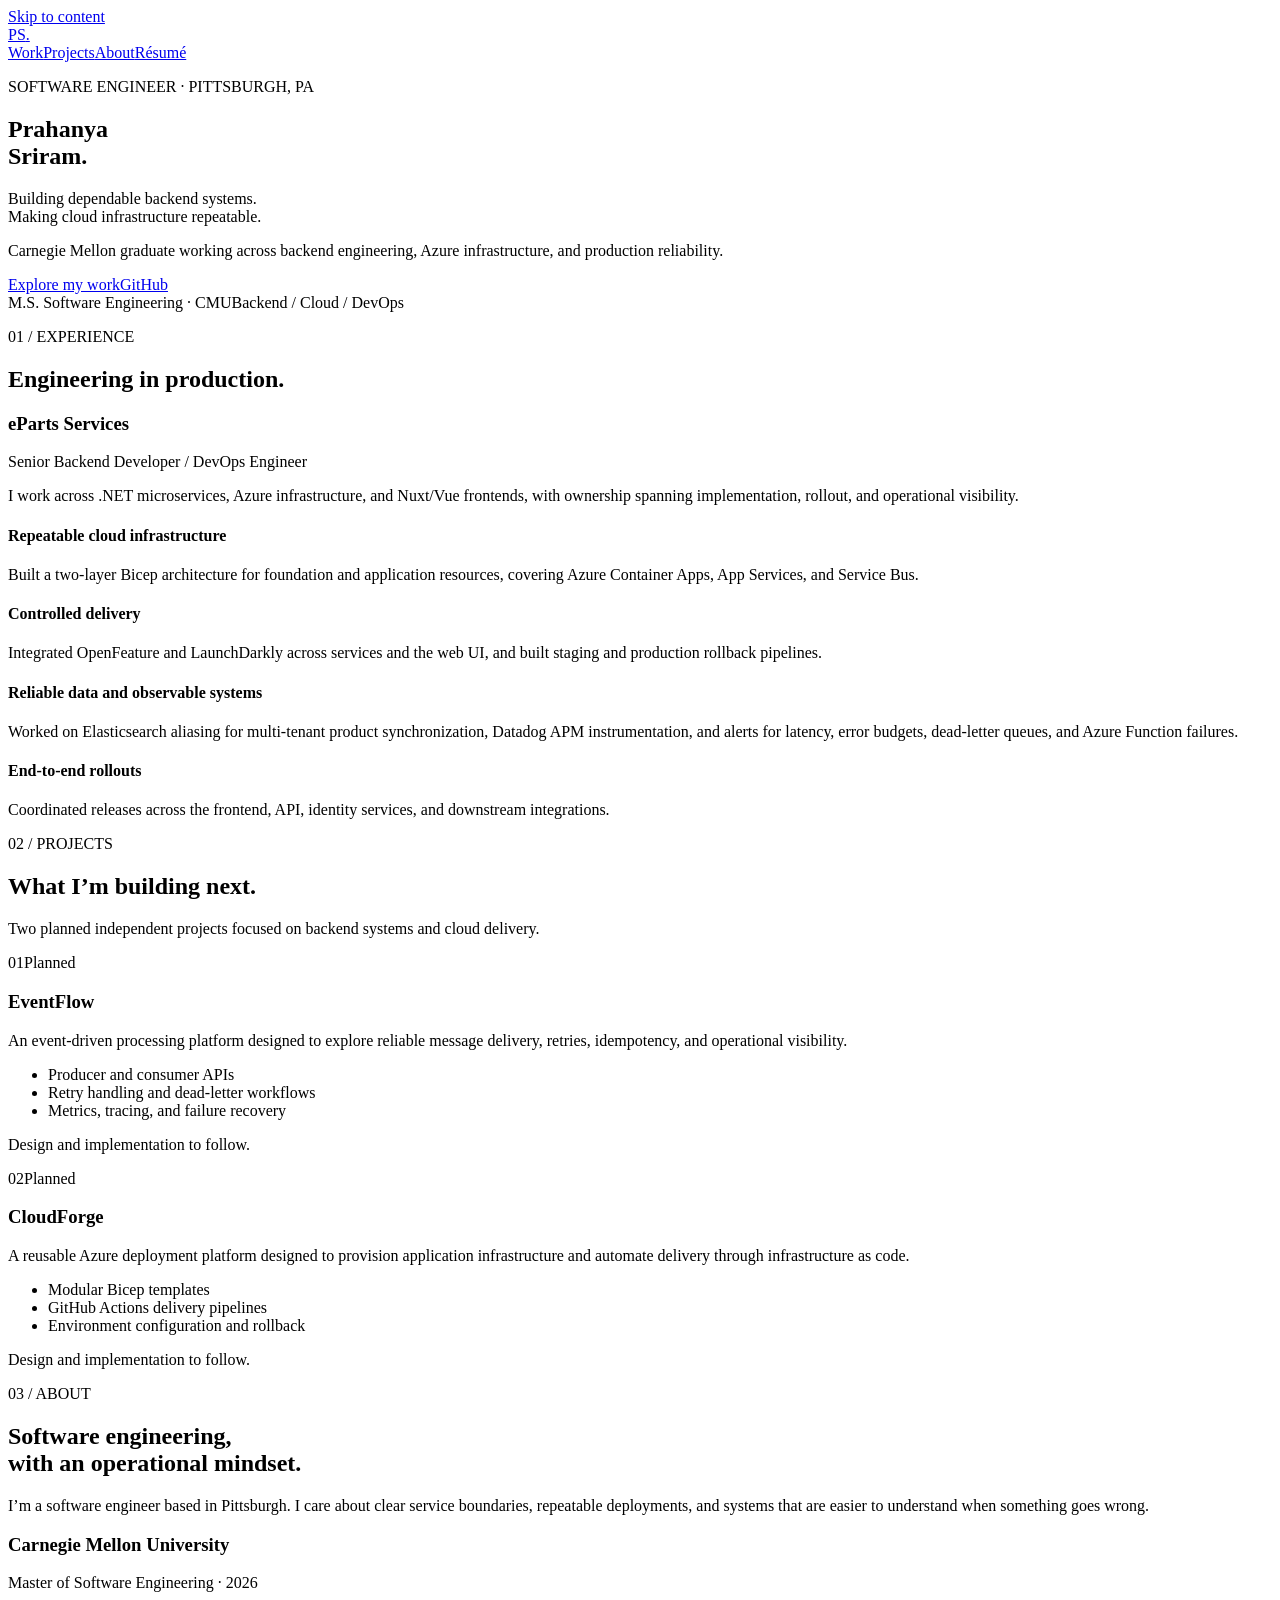
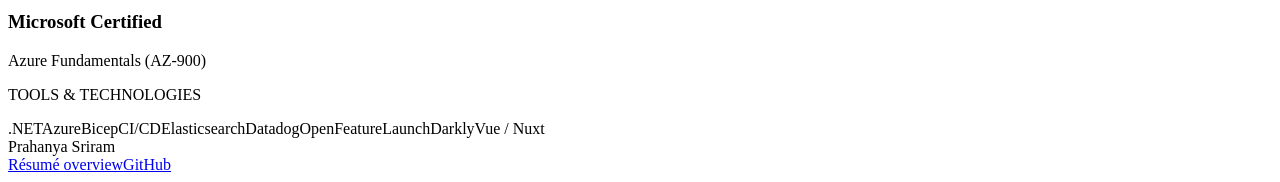
==== index.html @ 85041873 "Add files via upload" ====
<!doctype html>
<html lang="en">
<head>
<meta charset="utf-8"><meta name="viewport" content="width=device-width, initial-scale=1">
<title>Prahanya Sriram | Software Engineer</title>
<meta name="description" content="Prahanya Sriram — software engineer and Carnegie Mellon graduate building backend systems, Azure infrastructure, and reliable delivery pipelines.">
<link rel="stylesheet" href="assets/style.css">
</head>
<body>
<a class="skip" href="#main">Skip to content</a>
<header class="wrap"><a class="wordmark" href="./">PS<span>.</span></a><nav aria-label="Main navigation"><a href="#work">Work</a><a href="#projects">Projects</a><a href="#about">About</a><a href="resume.html">Résumé</a></nav></header>
<main id="main">
<section class="hero wrap"><p class="eyebrow">SOFTWARE ENGINEER · PITTSBURGH, PA</p><h1>Prahanya<br>Sriram<span>.</span></h1><p class="intro">Building dependable backend systems.<br>Making cloud infrastructure repeatable.</p><p class="summary">Carnegie Mellon graduate working across backend engineering, Azure infrastructure, and production reliability.</p><div class="actions"><a class="button" href="#work">Explore my work</a><a class="text-link" href="https://github.com/prahanyaa">GitHub</a></div><div class="hero-foot"><span>M.S. Software Engineering · CMU</span><span>Backend / Cloud / DevOps</span></div></section>
<section id="work" class="section wrap"><div class="section-head"><p class="eyebrow">01 / EXPERIENCE</p><h2>Engineering in production.</h2></div><article class="experience"><div><h3>eParts Services</h3><p class="muted">Senior Backend Developer / DevOps Engineer</p></div><div class="work-body"><p>I work across .NET microservices, Azure infrastructure, and Nuxt/Vue frontends, with ownership spanning implementation, rollout, and operational visibility.</p><div class="work-item"><h4>Repeatable cloud infrastructure</h4><p>Built a two-layer Bicep architecture for foundation and application resources, covering Azure Container Apps, App Services, and Service Bus.</p></div><div class="work-item"><h4>Controlled delivery</h4><p>Integrated OpenFeature and LaunchDarkly across services and the web UI, and built staging and production rollback pipelines.</p></div><div class="work-item"><h4>Reliable data and observable systems</h4><p>Worked on Elasticsearch aliasing for multi-tenant product synchronization, Datadog APM instrumentation, and alerts for latency, error budgets, dead-letter queues, and Azure Function failures.</p></div><div class="work-item"><h4>End-to-end rollouts</h4><p>Coordinated releases across the frontend, API, identity services, and downstream integrations.</p></div></div></article></section>
<section id="projects" class="section wrap"><div class="section-head"><p class="eyebrow">02 / PROJECTS</p><h2>What I’m building next.</h2><p class="muted">Two planned independent projects focused on backend systems and cloud delivery.</p></div><div class="project-grid"><article class="project"><div class="project-top"><span>01</span><span class="badge">Planned</span></div><h3>EventFlow</h3><p>An event-driven processing platform designed to explore reliable message delivery, retries, idempotency, and operational visibility.</p><ul><li>Producer and consumer APIs</li><li>Retry handling and dead-letter workflows</li><li>Metrics, tracing, and failure recovery</li></ul><p class="project-note">Design and implementation to follow.</p></article><article class="project"><div class="project-top"><span>02</span><span class="badge">Planned</span></div><h3>CloudForge</h3><p>A reusable Azure deployment platform designed to provision application infrastructure and automate delivery through infrastructure as code.</p><ul><li>Modular Bicep templates</li><li>GitHub Actions delivery pipelines</li><li>Environment configuration and rollback</li></ul><p class="project-note">Design and implementation to follow.</p></article></div></section>
<section id="about" class="section wrap about"><div><p class="eyebrow">03 / ABOUT</p><h2>Software engineering,<br>with an operational mindset.</h2></div><div><p>I’m a software engineer based in Pittsburgh. I care about clear service boundaries, repeatable deployments, and systems that are easier to understand when something goes wrong.</p><div class="credential"><h3>Carnegie Mellon University</h3><p>Master of Software Engineering · 2026</p></div><div class="credential"><h3>Microsoft Certified</h3><p>Azure Fundamentals (AZ-900)</p></div><p class="eyebrow skills-label">TOOLS & TECHNOLOGIES</p><div class="tags"><span>.NET</span><span>Azure</span><span>Bicep</span><span>CI/CD</span><span>Elasticsearch</span><span>Datadog</span><span>OpenFeature</span><span>LaunchDarkly</span><span>Vue / Nuxt</span></div></div></section>
</main><footer class="wrap"><span>Prahanya Sriram</span><div><a href="resume.html">Résumé overview</a><a href="https://github.com/prahanyaa">GitHub</a></div></footer>
</body></html>
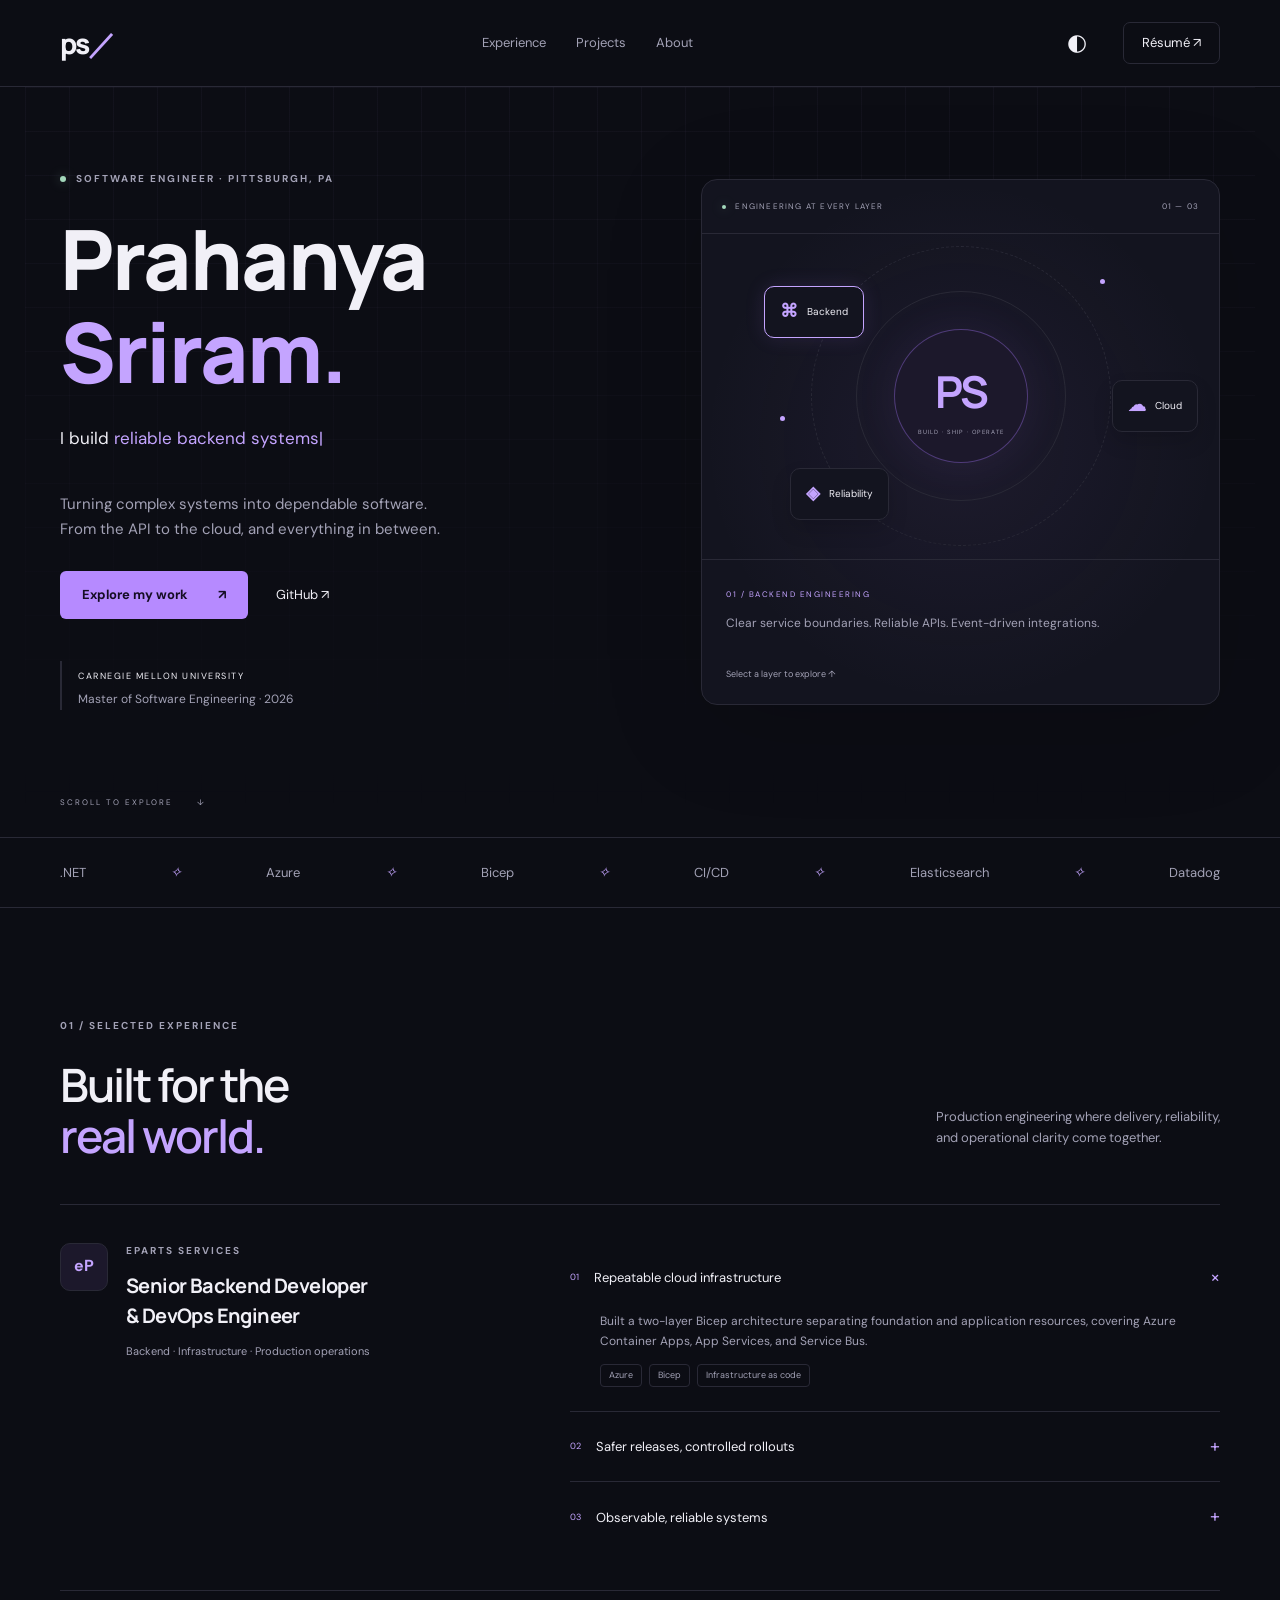
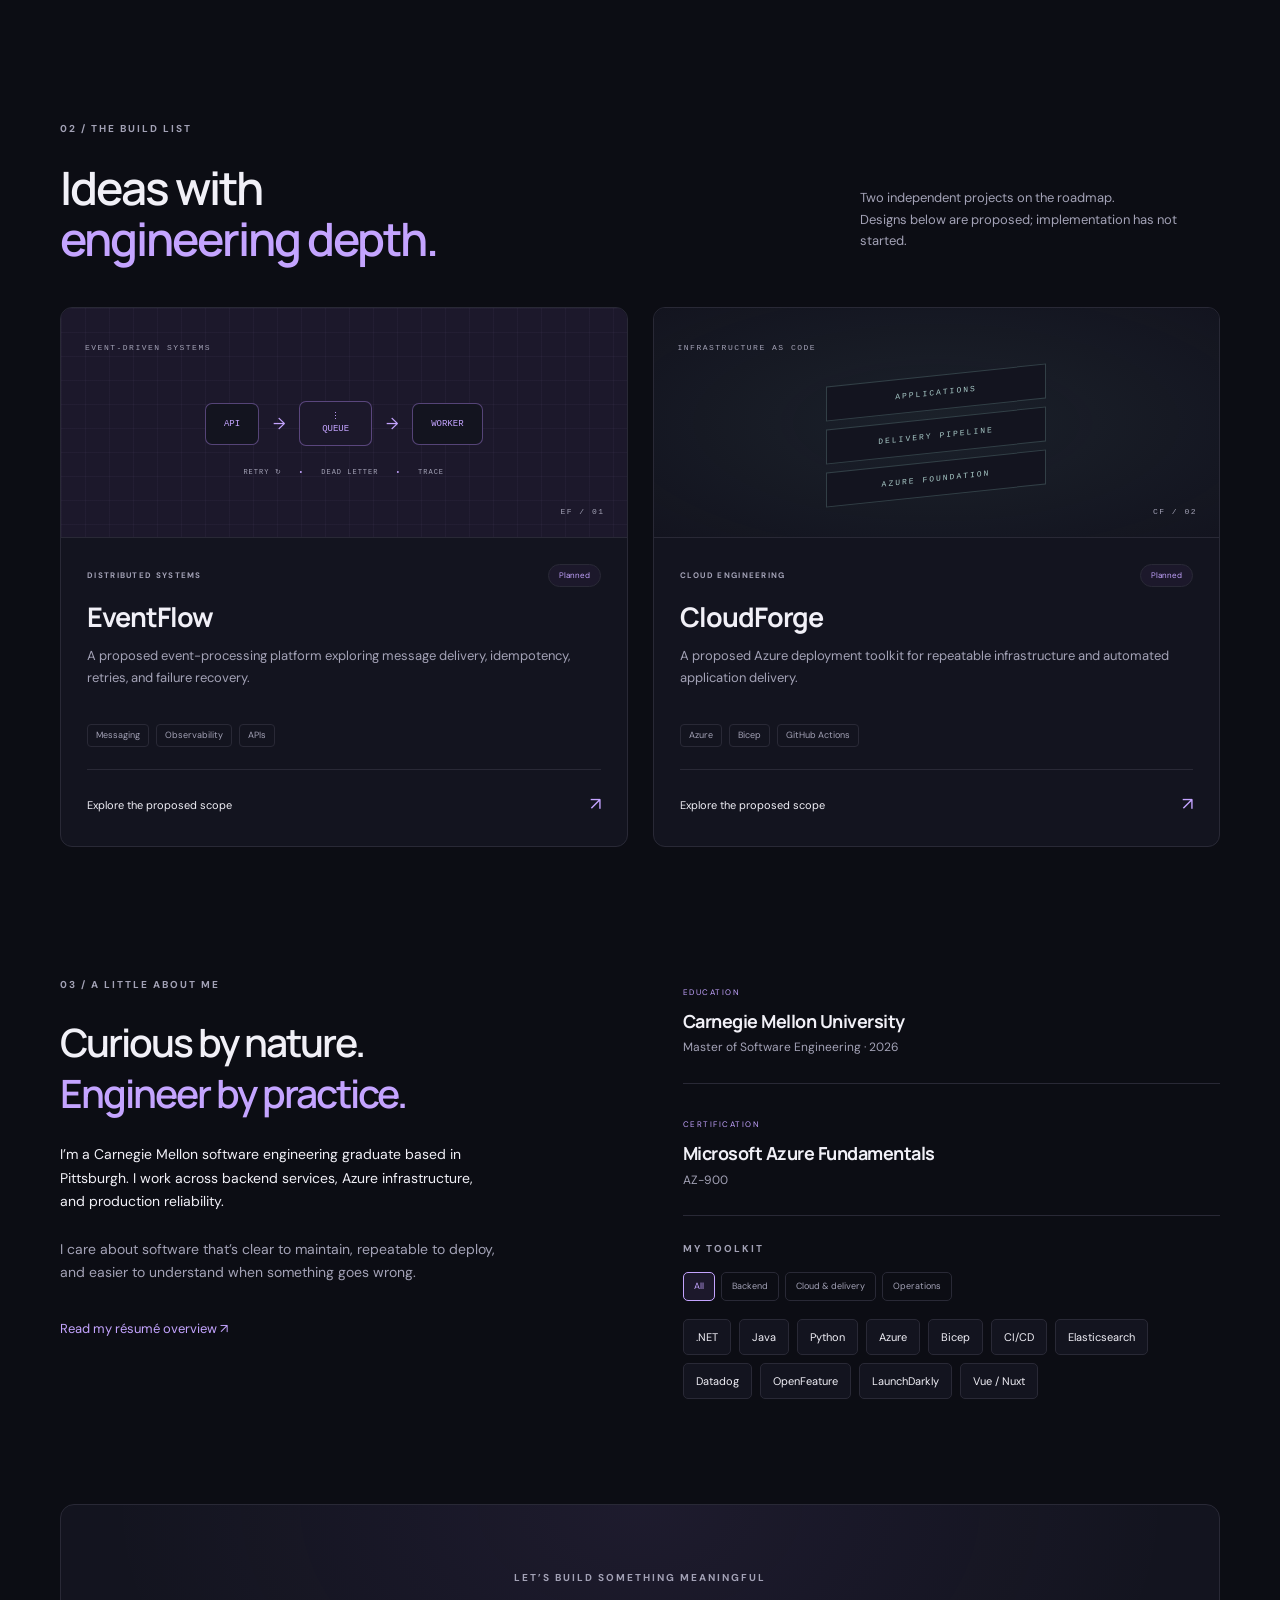
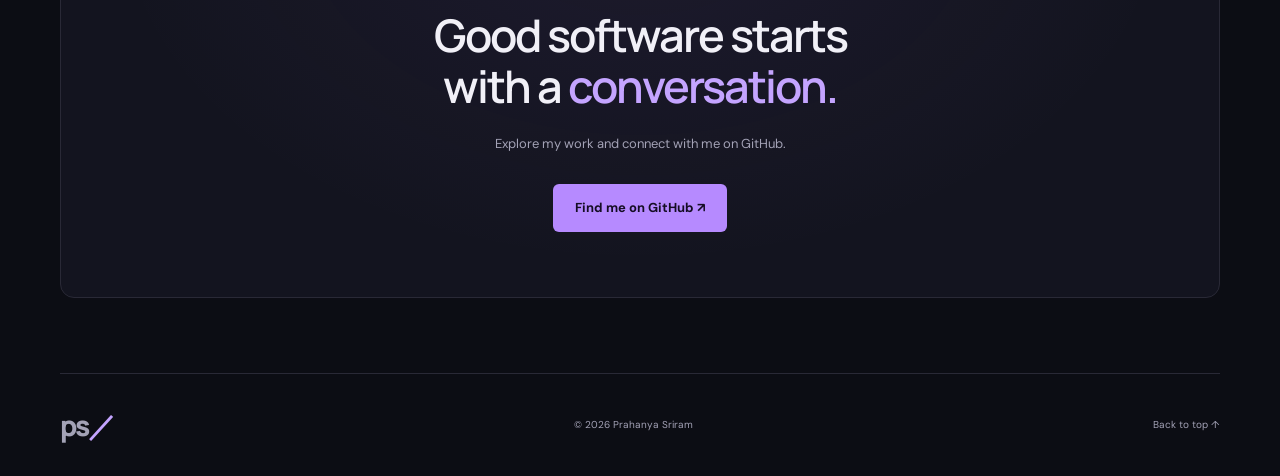
==== commit 4c462f6d: "Redesign portfolio with interactive dark theme and production work highlights" ====
--- a/index.html
+++ b/index.html
@@ -1,18 +1,16 @@
 <!doctype html>
-<html lang="en">
-<head>
-<meta charset="utf-8"><meta name="viewport" content="width=device-width, initial-scale=1">
-<title>Prahanya Sriram | Software Engineer</title>
-<meta name="description" content="Prahanya Sriram — software engineer and Carnegie Mellon graduate building backend systems, Azure infrastructure, and reliable delivery pipelines.">
-<link rel="stylesheet" href="assets/style.css">
-</head>
-<body>
-<a class="skip" href="#main">Skip to content</a>
-<header class="wrap"><a class="wordmark" href="./">PS<span>.</span></a><nav aria-label="Main navigation"><a href="#work">Work</a><a href="#projects">Projects</a><a href="#about">About</a><a href="resume.html">Résumé</a></nav></header>
-<main id="main">
-<section class="hero wrap"><p class="eyebrow">SOFTWARE ENGINEER · PITTSBURGH, PA</p><h1>Prahanya<br>Sriram<span>.</span></h1><p class="intro">Building dependable backend systems.<br>Making cloud infrastructure repeatable.</p><p class="summary">Carnegie Mellon graduate working across backend engineering, Azure infrastructure, and production reliability.</p><div class="actions"><a class="button" href="#work">Explore my work</a><a class="text-link" href="https://github.com/prahanyaa">GitHub</a></div><div class="hero-foot"><span>M.S. Software Engineering · CMU</span><span>Backend / Cloud / DevOps</span></div></section>
-<section id="work" class="section wrap"><div class="section-head"><p class="eyebrow">01 / EXPERIENCE</p><h2>Engineering in production.</h2></div><article class="experience"><div><h3>eParts Services</h3><p class="muted">Senior Backend Developer / DevOps Engineer</p></div><div class="work-body"><p>I work across .NET microservices, Azure infrastructure, and Nuxt/Vue frontends, with ownership spanning implementation, rollout, and operational visibility.</p><div class="work-item"><h4>Repeatable cloud infrastructure</h4><p>Built a two-layer Bicep architecture for foundation and application resources, covering Azure Container Apps, App Services, and Service Bus.</p></div><div class="work-item"><h4>Controlled delivery</h4><p>Integrated OpenFeature and LaunchDarkly across services and the web UI, and built staging and production rollback pipelines.</p></div><div class="work-item"><h4>Reliable data and observable systems</h4><p>Worked on Elasticsearch aliasing for multi-tenant product synchronization, Datadog APM instrumentation, and alerts for latency, error budgets, dead-letter queues, and Azure Function failures.</p></div><div class="work-item"><h4>End-to-end rollouts</h4><p>Coordinated releases across the frontend, API, identity services, and downstream integrations.</p></div></div></article></section>
-<section id="projects" class="section wrap"><div class="section-head"><p class="eyebrow">02 / PROJECTS</p><h2>What I’m building next.</h2><p class="muted">Two planned independent projects focused on backend systems and cloud delivery.</p></div><div class="project-grid"><article class="project"><div class="project-top"><span>01</span><span class="badge">Planned</span></div><h3>EventFlow</h3><p>An event-driven processing platform designed to explore reliable message delivery, retries, idempotency, and operational visibility.</p><ul><li>Producer and consumer APIs</li><li>Retry handling and dead-letter workflows</li><li>Metrics, tracing, and failure recovery</li></ul><p class="project-note">Design and implementation to follow.</p></article><article class="project"><div class="project-top"><span>02</span><span class="badge">Planned</span></div><h3>CloudForge</h3><p>A reusable Azure deployment platform designed to provision application infrastructure and automate delivery through infrastructure as code.</p><ul><li>Modular Bicep templates</li><li>GitHub Actions delivery pipelines</li><li>Environment configuration and rollback</li></ul><p class="project-note">Design and implementation to follow.</p></article></div></section>
-<section id="about" class="section wrap about"><div><p class="eyebrow">03 / ABOUT</p><h2>Software engineering,<br>with an operational mindset.</h2></div><div><p>I’m a software engineer based in Pittsburgh. I care about clear service boundaries, repeatable deployments, and systems that are easier to understand when something goes wrong.</p><div class="credential"><h3>Carnegie Mellon University</h3><p>Master of Software Engineering · 2026</p></div><div class="credential"><h3>Microsoft Certified</h3><p>Azure Fundamentals (AZ-900)</p></div><p class="eyebrow skills-label">TOOLS & TECHNOLOGIES</p><div class="tags"><span>.NET</span><span>Azure</span><span>Bicep</span><span>CI/CD</span><span>Elasticsearch</span><span>Datadog</span><span>OpenFeature</span><span>LaunchDarkly</span><span>Vue / Nuxt</span></div></div></section>
-</main><footer class="wrap"><span>Prahanya Sriram</span><div><a href="resume.html">Résumé overview</a><a href="https://github.com/prahanyaa">GitHub</a></div></footer>
-</body></html>
+<html lang="en"><head><meta charset="utf-8"><meta name="viewport" content="width=device-width,initial-scale=1"><meta name="theme-color" content="#0c0d14"><title>Prahanya Sriram — Backend & Cloud Engineer</title><meta name="description" content="Prahanya Sriram, Carnegie Mellon software engineering graduate. Backend systems, Azure infrastructure, and production reliability."><link rel="stylesheet" href="assets/style.css"><script src="assets/app.js" defer></script></head>
+<body><a class="skip" href="#main">Skip to content</a><div class="progress" aria-hidden="true"></div>
+<header><div class="nav wrap"><a class="brand" href="#home" aria-label="Prahanya Sriram home">ps<span>／</span></a><nav aria-label="Main navigation"><a href="#work">Experience</a><a href="#projects">Projects</a><a href="#about">About</a></nav><div class="nav-actions"><button class="theme" aria-label="Switch to light theme" title="Switch theme">◐</button><a class="nav-resume" href="resume.html">Résumé ↗</a></div></div></header>
+<main id="main"><section class="hero wrap" id="home"><div class="hero-copy"><p class="eyebrow"><span class="dot"></span> SOFTWARE ENGINEER · PITTSBURGH, PA</p><h1>Prahanya<br><span>Sriram.</span></h1><div class="role">I build <span id="role-text">reliable backend systems</span><span class="caret" aria-hidden="true">|</span></div><p class="lead">Turning complex systems into dependable software.<br>From the API to the cloud, and everything in between.</p><div class="actions"><a class="button" href="#work">Explore my work <span>↗</span></a><a class="secondary" href="https://github.com/prahanyaa">GitHub ↗</a></div><div class="hero-meta"><span>CARNEGIE MELLON UNIVERSITY</span><p>Master of Software Engineering · 2026</p></div></div>
+<div class="system" aria-label="Interactive illustration of backend, cloud and reliability specialties"><div class="system-top"><span><i class="dot"></i> ENGINEERING AT EVERY LAYER</span><span>01 — 03</span></div><div class="orbit"><div class="orbit-ring r1"></div><div class="orbit-ring r2"></div><div class="core"><span>PS</span><small>BUILD · SHIP · OPERATE</small></div><button class="node backend selected" data-layer="backend" aria-pressed="true"><b>⌘</b><span>Backend</span></button><button class="node cloud" data-layer="cloud" aria-pressed="false"><b>☁</b><span>Cloud</span></button><button class="node reliability" data-layer="reliability" aria-pressed="false"><b>◈</b><span>Reliability</span></button><span class="orbit-point p1"></span><span class="orbit-point p2"></span></div><div class="system-detail" aria-live="polite"><span id="layer-label">01 / BACKEND ENGINEERING</span><p id="layer-detail">Clear service boundaries. Reliable APIs. Event-driven integrations.</p><small>Select a layer to explore ↑</small></div></div>
+<a class="scroll-cue" href="#work">SCROLL TO EXPLORE <span>↓</span></a></section>
+<div class="stack-strip"><div class="wrap"><span>.NET</span><i>✧</i><span>Azure</span><i>✧</i><span>Bicep</span><i>✧</i><span>CI/CD</span><i>✧</i><span>Elasticsearch</span><i>✧</i><span>Datadog</span></div></div>
+<section class="section wrap" id="work"><div class="section-head"><p class="eyebrow">01 / SELECTED EXPERIENCE</p><h2>Built for the<br><em>real world.</em></h2><p>Production engineering where delivery, reliability,<br>and operational clarity come together.</p></div><article class="experience"><div class="experience-title"><span class="company-mark">eP</span><div><p class="eyebrow">EPARTS SERVICES</p><h3>Senior Backend Developer<br>& DevOps Engineer</h3><p class="muted">Backend · Infrastructure · Production operations</p></div></div><div class="work-list">
+<details open><summary><span class="num">01</span><span>Repeatable cloud infrastructure</span><b>+</b></summary><div class="detail-body"><p>Built a two-layer Bicep architecture separating foundation and application resources, covering Azure Container Apps, App Services, and Service Bus.</p><div class="tags"><span>Azure</span><span>Bicep</span><span>Infrastructure as code</span></div></div></details>
+<details><summary><span class="num">02</span><span>Safer releases, controlled rollouts</span><b>+</b></summary><div class="detail-body"><p>Integrated OpenFeature and LaunchDarkly across .NET services and the web UI. Built staging and production rollback pipelines and led releases across frontend, API, identity, and downstream integrations.</p><div class="tags"><span>Feature flags</span><span>CI/CD</span><span>Rollback</span></div></div></details>
+<details><summary><span class="num">03</span><span>Observable, reliable systems</span><b>+</b></summary><div class="detail-body"><p>Worked on Elasticsearch aliasing for multi-tenant product synchronization and Datadog APM instrumentation. Implemented SLO-based alerts for latency, error budgets, dead-letter queues, and Azure Function failures.</p><div class="tags"><span>Elasticsearch</span><span>Datadog</span><span>SLOs</span></div></div></details></div></article></section>
+<section class="section wrap" id="projects"><div class="section-head"><p class="eyebrow">02 / THE BUILD LIST</p><h2>Ideas with<br><em>engineering depth.</em></h2><p>Two independent projects on the roadmap.<br>Designs below are proposed; implementation has not started.</p></div><div class="project-grid"><article class="project"><div class="project-art event-art" aria-hidden="true"><span class="art-label">EVENT-DRIVEN SYSTEMS</span><div class="flow"><span>API</span><i>→</i><span class="queue">⋮<br>QUEUE</span><i>→</i><span>WORKER</span></div><div class="flow-sub">RETRY ↻ <span>•</span> DEAD LETTER <span>•</span> TRACE</div><span class="art-index">EF / 01</span></div><div class="project-body"><div class="project-top"><p class="eyebrow">DISTRIBUTED SYSTEMS</p><span class="badge">Planned</span></div><h3>EventFlow</h3><p>A proposed event-processing platform exploring message delivery, idempotency, retries, and failure recovery.</p><div class="tags"><span>Messaging</span><span>Observability</span><span>APIs</span></div><details><summary>Explore the proposed scope <b>↗</b></summary><p>Producer and consumer APIs, a retry policy, dead-letter inspection, and tracing. The goal is to demonstrate recovery under failure, with tests and measured results once built.</p></details></div></article>
+<article class="project"><div class="project-art forge-art" aria-hidden="true"><span class="art-label">INFRASTRUCTURE AS CODE</span><div class="forge-layers"><span>APPLICATIONS</span><span>DELIVERY PIPELINE</span><span>AZURE FOUNDATION</span></div><span class="art-index">CF / 02</span></div><div class="project-body"><div class="project-top"><p class="eyebrow">CLOUD ENGINEERING</p><span class="badge">Planned</span></div><h3>CloudForge</h3><p>A proposed Azure deployment toolkit for repeatable infrastructure and automated application delivery.</p><div class="tags"><span>Azure</span><span>Bicep</span><span>GitHub Actions</span></div><details><summary>Explore the proposed scope <b>↗</b></summary><p>Modular infrastructure templates, environment configuration, CI/CD, and rollback workflows. The goal is to provision a sample application consistently across environments.</p></details></div></article></div></section>
+<section class="section wrap about" id="about"><div><p class="eyebrow">03 / A LITTLE ABOUT ME</p><h2>Curious by nature.<br><em>Engineer by practice.</em></h2><p class="about-copy">I’m a Carnegie Mellon software engineering graduate based in Pittsburgh. I work across backend services, Azure infrastructure, and production reliability.</p><p class="muted about-copy">I care about software that’s clear to maintain, repeatable to deploy, and easier to understand when something goes wrong.</p><a class="secondary" href="resume.html">Read my résumé overview ↗</a></div><div class="about-right"><div class="credential"><span>EDUCATION</span><h3>Carnegie Mellon University</h3><p>Master of Software Engineering · 2026</p></div><div class="credential"><span>CERTIFICATION</span><h3>Microsoft Azure Fundamentals</h3><p>AZ-900</p></div><div class="skills"><p class="eyebrow">MY TOOLKIT</p><div class="filters" role="group" aria-label="Filter technologies"><button class="active" data-filter="all" aria-pressed="true">All</button><button data-filter="backend" aria-pressed="false">Backend</button><button data-filter="cloud" aria-pressed="false">Cloud & delivery</button><button data-filter="operations" aria-pressed="false">Operations</button></div><div class="skill-grid"><span data-category="backend">.NET</span><span data-category="backend">Java</span><span data-category="backend">Python</span><span data-category="cloud">Azure</span><span data-category="cloud">Bicep</span><span data-category="cloud">CI/CD</span><span data-category="backend">Elasticsearch</span><span data-category="operations">Datadog</span><span data-category="cloud">OpenFeature</span><span data-category="cloud">LaunchDarkly</span><span data-category="backend">Vue / Nuxt</span></div></div></div></section>
+<section class="contact wrap" id="contact"><p class="eyebrow">LET’S BUILD SOMETHING MEANINGFUL</p><h2>Good software starts<br>with a <em>conversation.</em></h2><p>Explore my work and connect with me on GitHub.</p><a class="button" href="https://github.com/prahanyaa">Find me on GitHub ↗</a></section></main><footer class="wrap"><a class="brand" href="#home">ps<span>／</span></a><span>© <span id="year">2026</span> Prahanya Sriram</span><a href="#home">Back to top ↑</a></footer></body></html>
--- a/assets/style.css
+++ b/assets/style.css
@@ -0,0 +1,5 @@
+@import url('https://fonts.googleapis.com/css2?family=DM+Sans:wght@400;500;600;700&family=Manrope:wght@400;500;600;700;800&display=swap');
+:root{color-scheme:dark;--bg:#0c0d14;--panel:#13141f;--fg:#f1f0f7;--muted:#a3a2b6;--line:#292936;--accent:#c4a4ff;--accent-solid:#b68aff;--soft:#1c182b;--grid:rgba(174,151,224,.045)}:root[data-theme=light]{color-scheme:light;--bg:#f7f6fb;--panel:#fff;--fg:#20202f;--muted:#626174;--line:#ddd9e9;--accent:#6b35b6;--accent-solid:#7447bb;--soft:#ede6f8;--grid:rgba(83,50,133,.05)}*{box-sizing:border-box}html{scroll-behavior:smooth;scroll-padding-top:110px}body{margin:0;background:var(--bg);color:var(--fg);font-family:'DM Sans',sans-serif;line-height:1.65}a{color:inherit;text-decoration:none}button{font:inherit;cursor:pointer}a,button,summary{ -webkit-tap-highlight-color:transparent}a:focus-visible,button:focus-visible,summary:focus-visible{outline:2px solid var(--accent);outline-offset:5px}button{color:inherit}button:hover,a:hover{color:var(--accent)}.wrap{width:min(1160px,calc(100% - 80px));margin:auto}.skip{position:fixed;left:20px;top:-100px;z-index:100;background:var(--panel);padding:12px}.skip:focus{top:20px}.progress{position:fixed;top:0;left:0;height:2px;background:var(--accent);z-index:100}header{position:sticky;top:0;z-index:50;border-bottom:1px solid var(--line);background:var(--bg)}.nav{height:86px;display:flex;align-items:center;justify-content:space-between}.brand{font-family:Manrope,sans-serif;font-size:28px;font-weight:800;letter-spacing:-2px}.brand span{color:var(--accent)}nav,.nav-actions{display:flex;gap:30px;align-items:center}nav a{font-size:13px;color:var(--muted)}nav a.current{color:var(--accent)}.nav-resume{border:1px solid var(--line);padding:9px 18px;border-radius:7px;font-size:13px}.theme{background:none;border:0;font-size:23px}.hero{min-height:750px;position:relative;display:grid;grid-template-columns:1.12fr 1fr;gap:60px;align-items:center;padding-top:70px;padding-bottom:110px}.hero:before{content:'';position:absolute;inset:0 -35px;z-index:-1;background-image:linear-gradient(var(--grid) 1px,transparent 1px),linear-gradient(90deg,var(--grid) 1px,transparent 1px);background-size:44px 44px;mask-image:linear-gradient(black,transparent)}.eyebrow{font-size:10px;letter-spacing:2px;font-weight:700;color:var(--muted);margin:0 0 24px}.hero .eyebrow{display:flex;align-items:center;gap:10px}.dot{display:inline-block;background:#a3d8bb;width:6px;height:6px;border-radius:50%;box-shadow:0 0 12px #a3d8bb66}h1,h2,h3{font-family:Manrope,sans-serif;line-height:1.12;margin:0;letter-spacing:-2px}h1{font-size:clamp(64px,6.5vw,88px);font-weight:800}h1>span{color:var(--accent)}.role{font-size:17px;margin-top:26px;min-height:56px}.role span{color:var(--accent)}.caret{animation:blink 1s steps(2) infinite}.lead{color:var(--muted);font-size:15px;margin:12px 0 30px}.actions{display:flex;align-items:center;gap:28px}.button{display:inline-flex;gap:30px;align-items:center;background:var(--accent-solid);color:#150d24;padding:13px 22px;border-radius:6px;font-size:13px;font-weight:700;transition:transform .2s,box-shadow .2s}.button:hover{color:#150d24;transform:translateY(-3px);box-shadow:0 8px 30px #9c67ff30}:root[data-theme=light] .button{color:white}.secondary{font-size:13px}.hero-meta{margin-top:42px;border-left:2px solid var(--line);padding-left:16px}.hero-meta span{font-size:9px;letter-spacing:1.5px}.hero-meta p{font-size:12px;color:var(--muted);margin:3px 0}.system{background:radial-gradient(ellipse at center,#9065ca15,transparent 70%),var(--panel);border:1px solid var(--line);border-radius:16px;box-shadow:0 20px 100px #00000025;overflow:hidden}.system-top{padding:20px;display:flex;justify-content:space-between;font-size:8px;letter-spacing:1.2px;color:var(--muted);border-bottom:1px solid var(--line)}.system-top .dot{margin-right:6px;width:4px;height:4px}.orbit{height:325px;position:relative}.orbit-ring{position:absolute;left:50%;top:50%;border:1px solid var(--line);border-radius:50%;transform:translate(-50%,-50%)}.r1{width:210px;height:210px}.r2{width:300px;height:300px;border-style:dashed;animation:rotate 100s linear infinite}.core{position:absolute;left:50%;top:50%;transform:translate(-50%,-50%);width:134px;height:134px;border-radius:50%;display:flex;align-items:center;justify-content:center;flex-direction:column;border:1px solid #9c70ed66;background:var(--soft);box-shadow:0 0 45px #9c70ed13}.core>span{font-family:Manrope;font-size:44px;font-weight:700;color:var(--accent);letter-spacing:-3px}.core small{font-size:6px;letter-spacing:1px;color:var(--muted)}.node{position:absolute;border:1px solid var(--line);border-radius:10px;background:var(--panel);padding:10px 15px;display:flex;gap:9px;align-items:center;transition:.2s;font-size:10px;box-shadow:0 10px 20px #0002}.node b{font-size:18px;color:var(--accent)}.node:hover,.node.selected{border-color:var(--accent);box-shadow:0 0 20px #9567e322;transform:translateY(-3px)}.backend{left:12%;top:17%}.cloud{right:4%;top:45%}.reliability{left:17%;bottom:12%}.orbit-point{position:absolute;background:var(--accent);height:5px;width:5px;border-radius:50%}.p1{right:22%;top:14%}.p2{left:15%;top:56%}.system-detail{padding:19px 24px;border-top:1px solid var(--line);min-height:135px}.system-detail>span{font-size:8px;letter-spacing:1.5px;color:var(--accent)}.system-detail p{font-size:12px;line-height:1.5;margin:9px 0;color:var(--muted);min-height:36px}.system-detail small{font-size:9px;color:var(--muted)}.scroll-cue{position:absolute;bottom:28px;font-size:8px;letter-spacing:2px;color:var(--muted);display:flex;gap:24px}.stack-strip{border-block:1px solid var(--line)}.stack-strip .wrap{display:flex;justify-content:space-between;align-items:center;padding-block:23px;gap:12px;color:var(--muted);font-size:13px}.stack-strip i{color:var(--accent);font-size:14px}.section{padding-top:110px;padding-bottom:20px}.section-head{position:relative;margin-bottom:42px}.section-head h2,h2{font-size:46px;font-weight:600;letter-spacing:-2px}em{font-style:normal;color:var(--accent)}.section-head>p:last-child{position:absolute;right:0;bottom:0;color:var(--muted);font-size:13px;max-width:360px}.experience{display:grid;grid-template-columns:.9fr 1.3fr;border-block:1px solid var(--line);padding:38px 0;gap:60px}.experience-title{display:flex;gap:18px;align-items:flex-start}.company-mark{display:grid;place-items:center;width:48px;height:48px;flex-shrink:0;background:var(--soft);border:1px solid var(--line);border-radius:10px;color:var(--accent);font-weight:700}.experience-title .eyebrow{margin:0 0 12px}.experience h3{font-size:20px;letter-spacing:-.6px;line-height:1.5}.muted{color:var(--muted)}.experience .muted{font-size:11px}.work-list details{border-bottom:1px solid var(--line)}.work-list details:last-child{border:0}summary{cursor:pointer;list-style:none;display:flex;align-items:center;gap:15px;font-size:13px;padding:20px 0}summary::-webkit-details-marker{display:none}summary b{margin-left:auto;color:var(--accent);font-size:18px;font-weight:400}.num{font-size:9px;color:var(--accent)}details[open]>summary>b{transform:rotate(45deg)}.detail-body{padding:0 0 24px 30px}.detail-body p{font-size:12px;color:var(--muted);margin-top:0}.tags{display:flex;gap:7px;flex-wrap:wrap}.tags span{font-size:9px;color:var(--muted);border:1px solid var(--line);border-radius:4px;padding:3px 8px}.project-grid{display:grid;grid-template-columns:1fr 1fr;gap:25px}.project{border:1px solid var(--line);border-radius:12px;overflow:hidden;background:var(--panel);transition:border-color .3s,transform .3s}.project:hover{border-color:#9873ce;transform:translateY(-5px)}.project-art{height:230px;padding:24px;position:relative;border-bottom:1px solid var(--line);background-image:linear-gradient(var(--grid) 1px,transparent 1px),linear-gradient(90deg,var(--grid) 1px,transparent 1px);background-size:24px 24px}.event-art{background-color:var(--soft)}.art-label,.art-index{font-family:monospace;font-size:8px;letter-spacing:1.5px;color:var(--muted)}.art-index{position:absolute;bottom:18px;right:22px}.flow{display:flex;justify-content:center;align-items:center;gap:14px;margin-top:43px}.flow>span{border:1px solid #a27ada77;padding:15px 18px;border-radius:7px;font:9px monospace;color:var(--accent);background:var(--panel)}.flow i{font-style:normal;color:var(--accent)}.flow .queue{text-align:center;background:var(--soft);line-height:1.3;padding:10px 22px}.flow-sub{font:7px monospace;letter-spacing:1px;text-align:center;margin-top:22px;color:var(--muted)}.flow-sub span{margin:0 12px;color:var(--accent)}.forge-art{background:radial-gradient(ellipse at center,#4f777620,transparent),var(--panel)}.forge-layers{display:flex;flex-direction:column;align-items:center;margin-top:17px;gap:8px}.forge-layers span{width:220px;text-align:center;border:1px solid #7caaa54a;padding:12px;color:#a8c9c7;font:8px monospace;letter-spacing:2px;transform:skewY(-6deg);background:var(--panel)}.project-body{padding:26px}.project-top{display:flex;justify-content:space-between;align-items:center;gap:10px}.project-top .eyebrow{font-size:8px;letter-spacing:1.3px;margin:0}.badge{font-size:8px;background:var(--soft);border:1px solid var(--line);color:var(--accent);border-radius:20px;padding:4px 10px}.project h3{font-size:27px;letter-spacing:-1px;margin-top:15px}.project-body>p{font-size:13px;color:var(--muted);min-height:66px}.project details{margin-top:22px;border-top:1px solid var(--line)}.project summary{font-size:11px;padding-bottom:0}.project details p{font-size:12px;color:var(--muted)}.project details[open] summary b{transform:rotate(90deg)}.about{display:grid;grid-template-columns:1fr 1fr;gap:85px;padding-bottom:100px}.about h2{font-size:39px;line-height:1.3}.about-copy{font-size:14px;max-width:440px;margin-top:25px}.about .secondary{display:inline-block;margin-top:20px;color:var(--accent)}.credential{border-bottom:1px solid var(--line);padding:0 0 25px;margin-bottom:25px}.credential>span{font-size:8px;color:var(--accent);letter-spacing:1.5px}.credential h3{font-size:18px;letter-spacing:-.5px;margin-top:8px}.credential p{font-size:12px;color:var(--muted);margin:7px 0 0}.skills .eyebrow{margin-bottom:14px}.filters{display:flex;gap:6px;flex-wrap:wrap;margin-bottom:18px}.filters button{border:1px solid var(--line);background:transparent;border-radius:5px;font-size:9px;padding:6px 10px;color:var(--muted)}.filters button.active{background:var(--soft);color:var(--accent);border-color:var(--accent)}.skill-grid{display:flex;gap:8px;flex-wrap:wrap;min-height:85px;align-content:flex-start}.skill-grid span{background:var(--panel);border:1px solid var(--line);padding:8px 12px;border-radius:5px;font-size:11px}.skill-grid [hidden]{display:none}.contact{padding:65px 30px;text-align:center;border:1px solid var(--line);border-radius:14px;background:radial-gradient(ellipse at top,#a873ed12,transparent 65%),var(--panel);margin-bottom:75px}.contact h2{font-size:45px}.contact>p:not(.eyebrow){font-size:13px;color:var(--muted);margin:22px 0}.contact .button{margin-top:8px}footer{border-top:1px solid var(--line);display:flex;align-items:center;justify-content:space-between;padding:28px 0;color:var(--muted);font-size:10px}.reveal{opacity:0;transform:translateY(16px);transition:opacity .65s,transform .65s}.reveal.visible{opacity:1;transform:none}.resume{padding-block:70px}.resume h1{font-size:55px}.resume section{margin-top:40px;border-top:1px solid var(--line);padding-top:24px}.resume h2{font-size:28px;margin-bottom:20px}.resume h3{font-size:20px;letter-spacing:-.5px}.resume li{margin:10px 0;color:var(--muted)}@keyframes blink{50%{opacity:0}}@keyframes rotate{to{transform:translate(-50%,-50%) rotate(360deg)}}
+@media(min-width:1500px){.hero{min-height:820px}}@media(max-width:1000px){.wrap{width:calc(100% - 48px)}.hero{gap:30px}h1{font-size:66px}.role{font-size:15px}.system-top{font-size:7px;letter-spacing:.5px}.experience{gap:30px}.section-head>p:last-child{max-width:285px}.about{gap:40px}.flow{gap:8px}.flow>span{padding:12px}.about h2{font-size:33px}}@media(max-width:720px){.wrap{width:calc(100% - 36px)}.nav{height:72px}nav{gap:14px}nav a{font-size:10px}.nav-actions{gap:10px}.nav-resume{padding:7px 9px;font-size:10px}.brand{font-size:24px}.hero{grid-template-columns:1fr;gap:38px;padding-top:55px;padding-bottom:90px;min-height:0}h1{font-size:66px}.hero .eyebrow{font-size:8px;letter-spacing:1.4px}.role{min-height:0;font-size:15px}.lead{font-size:13px;margin-top:18px}.hero-meta{margin-top:30px}.system{max-width:480px;width:100%;margin:auto}.orbit{height:280px}.r2{width:260px;height:260px}.r1{width:185px;height:185px}.system-detail{min-height:115px}.system-detail p{min-height:0}.scroll-cue{bottom:25px}.stack-strip .wrap{flex-wrap:wrap;justify-content:center;gap:12px 20px;font-size:11px;padding-block:18px}.stack-strip i{font-size:10px}.section{padding-top:70px}.section-head h2,h2{font-size:36px}.section-head>p:last-child{position:static;margin-top:20px;max-width:none;font-size:12px}.experience{grid-template-columns:1fr;gap:15px;padding:25px 0}.project-grid{grid-template-columns:1fr}.project-body>p{min-height:0}.about{grid-template-columns:1fr;gap:40px;padding-bottom:60px}.about h2{font-size:33px}.contact{padding:40px 20px;margin-bottom:40px}.contact h2{font-size:31px}.contact .eyebrow{font-size:8px}footer{font-size:8px}.resume h1{font-size:42px}}@media(max-width:380px){nav{gap:8px}.nav-resume{border:0;padding:0}.nav-actions{gap:5px}.hero h1{font-size:57px}.role{font-size:13px}}
+@media(prefers-reduced-motion:reduce){html{scroll-behavior:auto}*,*:before,*:after{animation:none!important;transition:none!important}.reveal{opacity:1;transform:none}}
+@media print{header,footer,.progress,.skip{display:none}body{background:white;color:black}.resume{padding:0;width:100%}.resume section{break-inside:avoid}.resume li,.muted{color:#333}.resume h1{font-size:32px}.resume h2{font-size:20px}}
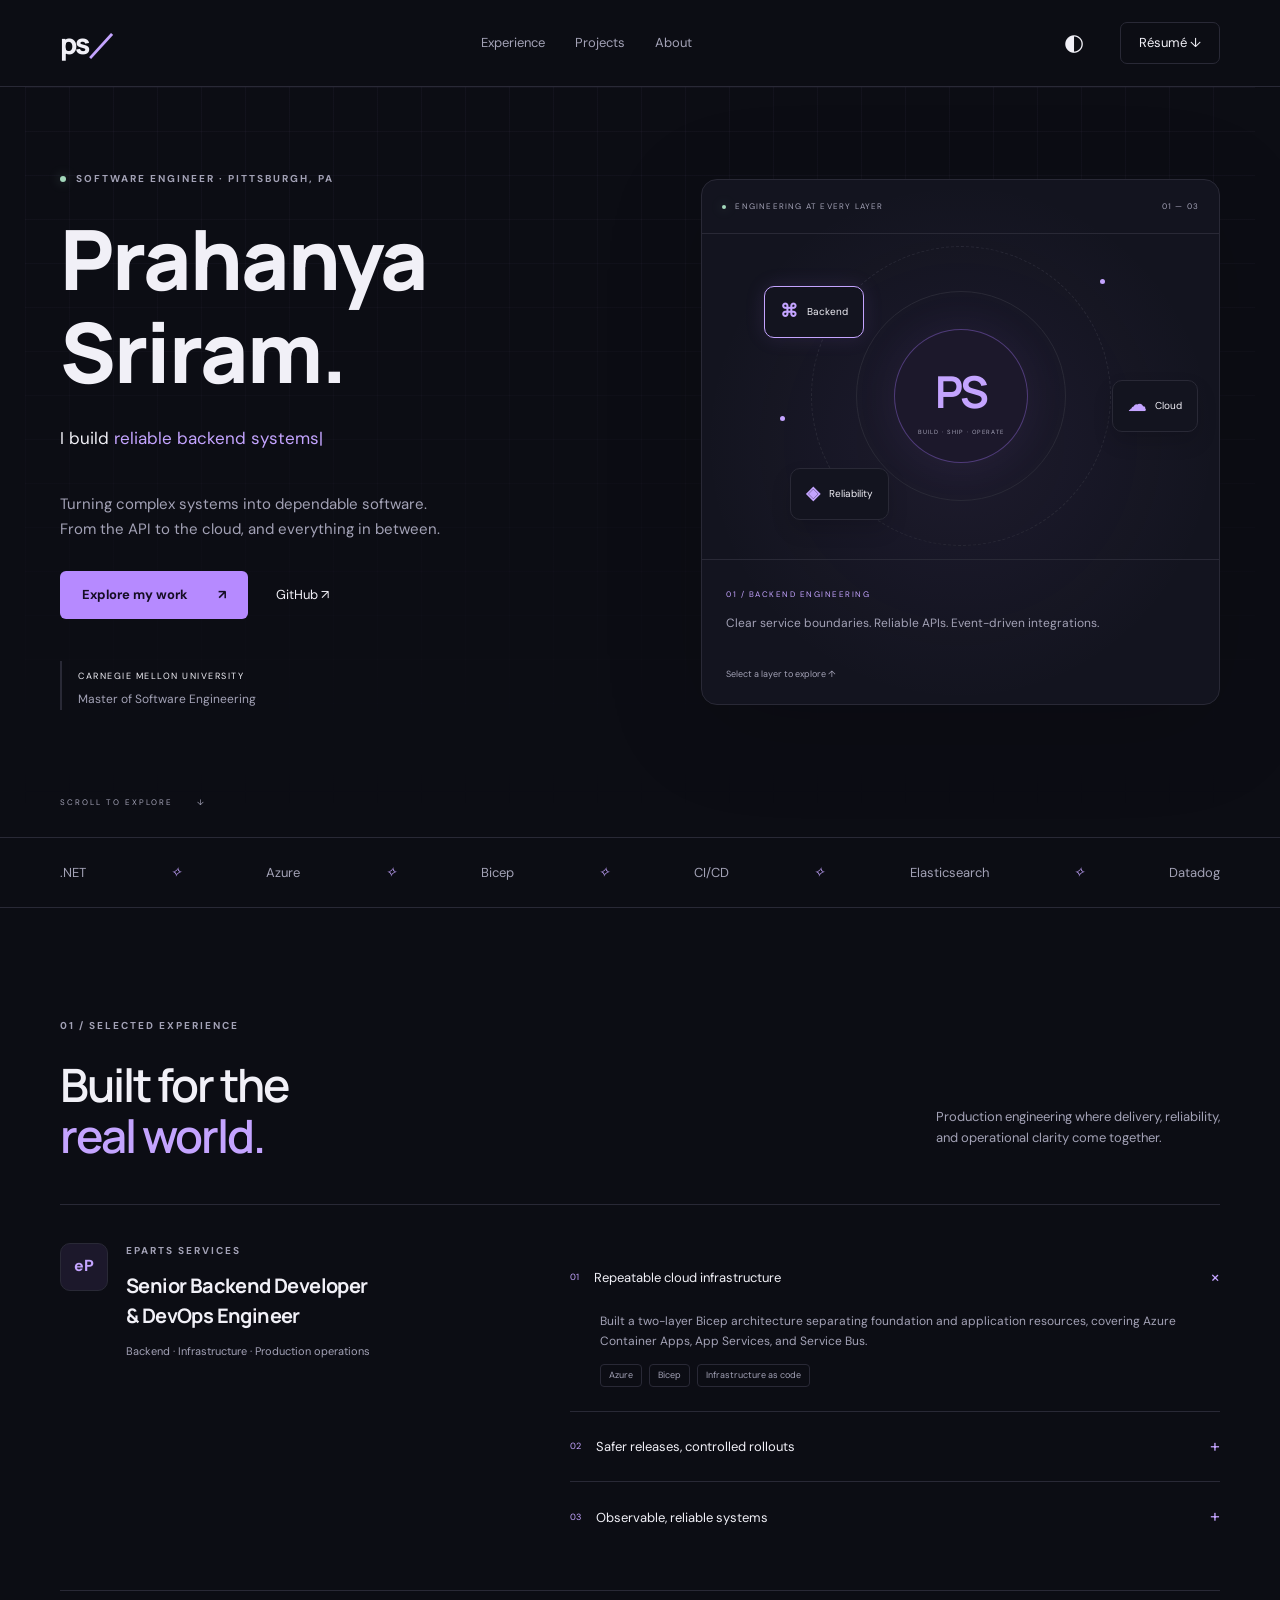
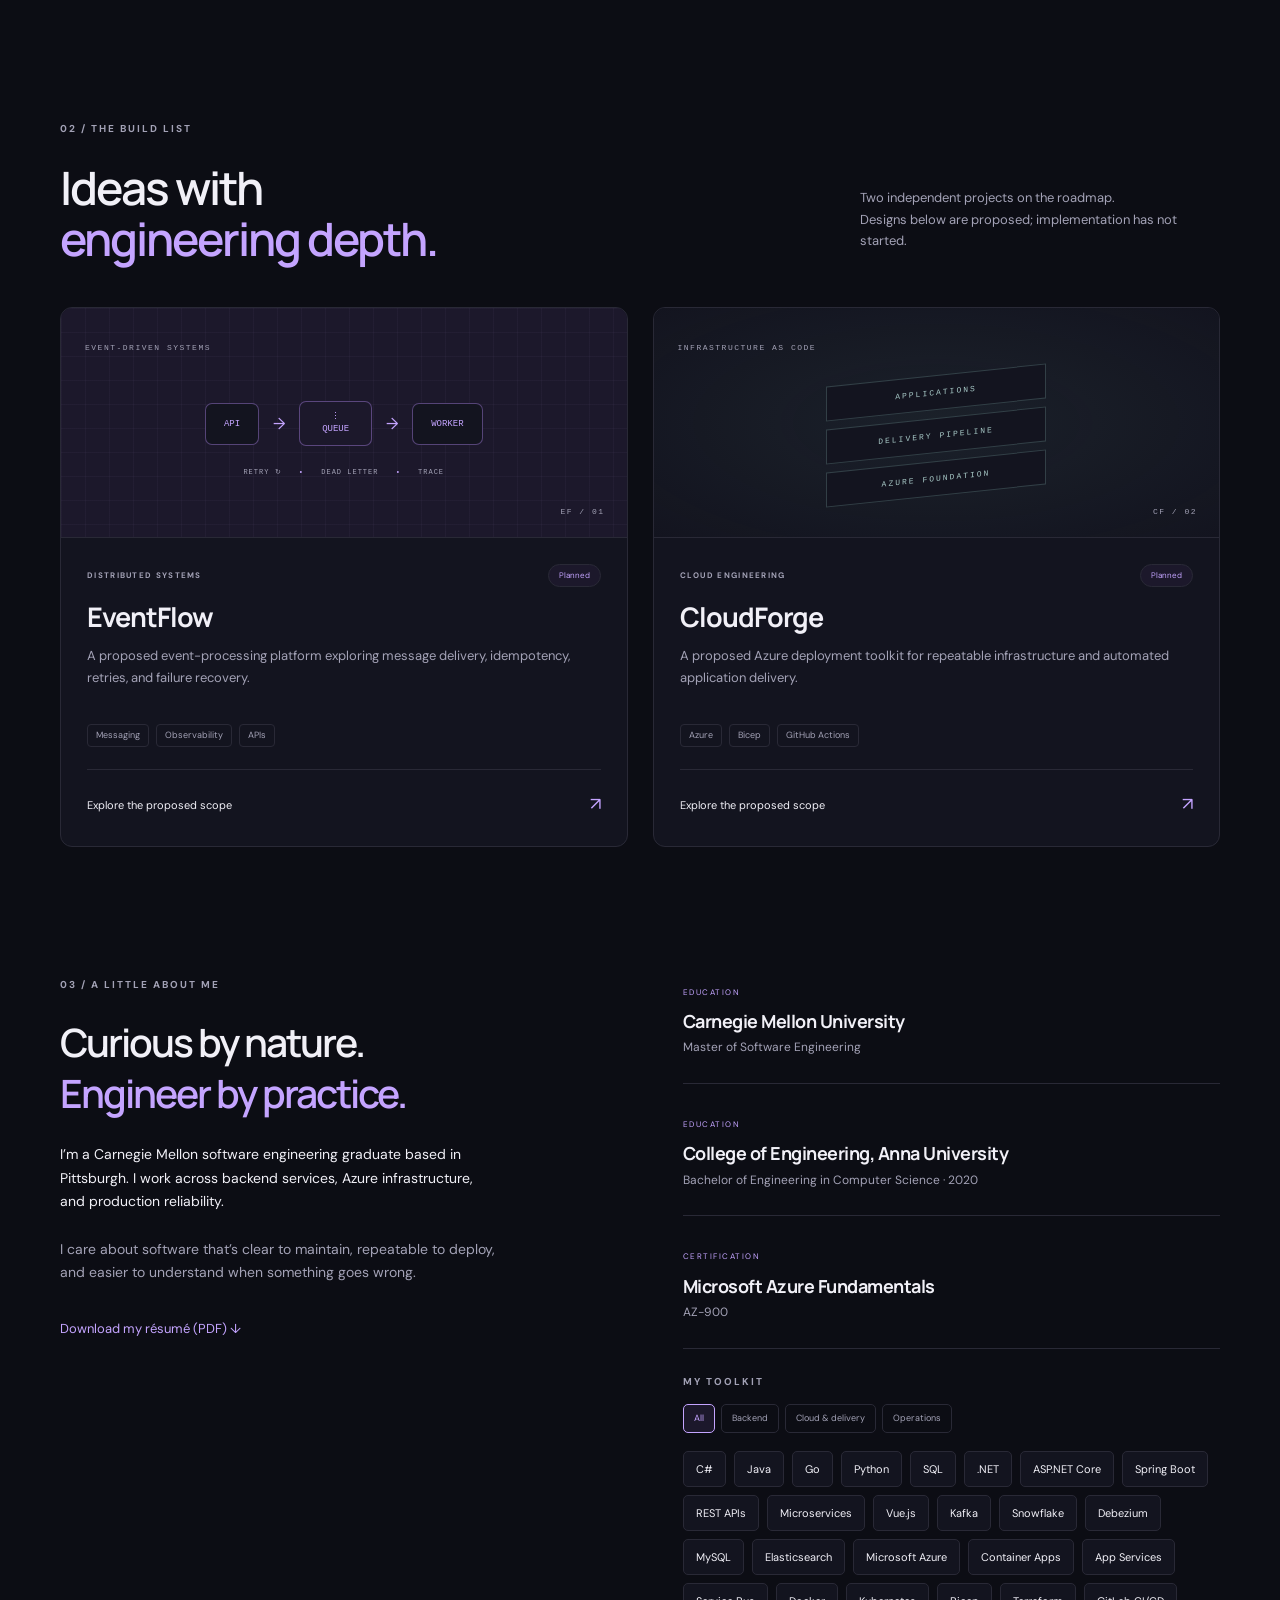
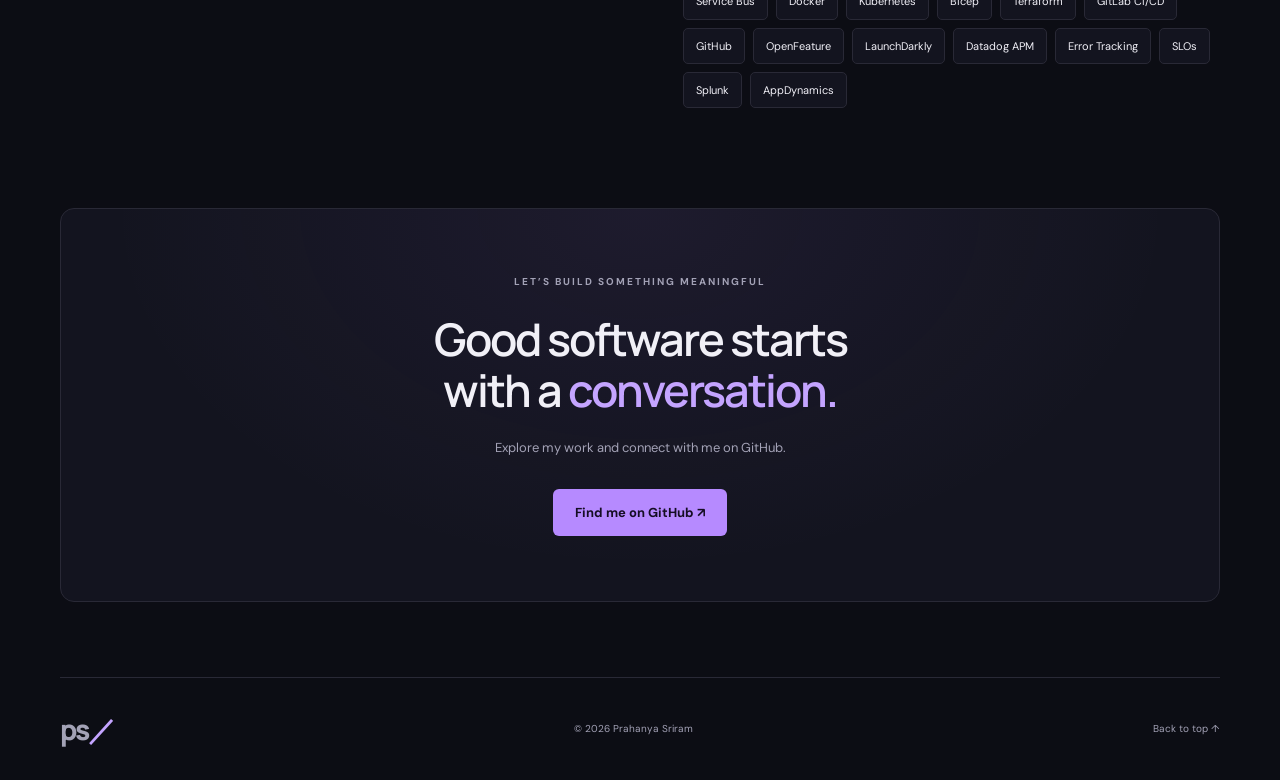
==== commit 8abfb83b: "Add full skill set, Anna University education and downloadable resume" ====
--- a/index.html
+++ b/index.html
@@ -1,8 +1,8 @@
 <!doctype html>
 <html lang="en"><head><meta charset="utf-8"><meta name="viewport" content="width=device-width,initial-scale=1"><meta name="theme-color" content="#0c0d14"><title>Prahanya Sriram — Backend & Cloud Engineer</title><meta name="description" content="Prahanya Sriram, Carnegie Mellon software engineering graduate. Backend systems, Azure infrastructure, and production reliability."><link rel="stylesheet" href="assets/style.css"><script src="assets/app.js" defer></script></head>
 <body><a class="skip" href="#main">Skip to content</a><div class="progress" aria-hidden="true"></div>
-<header><div class="nav wrap"><a class="brand" href="#home" aria-label="Prahanya Sriram home">ps<span>／</span></a><nav aria-label="Main navigation"><a href="#work">Experience</a><a href="#projects">Projects</a><a href="#about">About</a></nav><div class="nav-actions"><button class="theme" aria-label="Switch to light theme" title="Switch theme">◐</button><a class="nav-resume" href="resume.html">Résumé ↗</a></div></div></header>
-<main id="main"><section class="hero wrap" id="home"><div class="hero-copy"><p class="eyebrow"><span class="dot"></span> SOFTWARE ENGINEER · PITTSBURGH, PA</p><h1>Prahanya<br><span>Sriram.</span></h1><div class="role">I build <span id="role-text">reliable backend systems</span><span class="caret" aria-hidden="true">|</span></div><p class="lead">Turning complex systems into dependable software.<br>From the API to the cloud, and everything in between.</p><div class="actions"><a class="button" href="#work">Explore my work <span>↗</span></a><a class="secondary" href="https://github.com/prahanyaa">GitHub ↗</a></div><div class="hero-meta"><span>CARNEGIE MELLON UNIVERSITY</span><p>Master of Software Engineering · 2026</p></div></div>
+<header><div class="nav wrap"><a class="brand" href="#home" aria-label="Prahanya Sriram home">ps<span>／</span></a><nav aria-label="Main navigation"><a href="#work">Experience</a><a href="#projects">Projects</a><a href="#about">About</a></nav><div class="nav-actions"><button class="theme" aria-label="Switch to light theme" title="Switch theme">◐</button><a class="nav-resume" href="assets/Prahanya_Resume.pdf" download>Résumé ↓</a></div></div></header>
+<main id="main"><section class="hero wrap" id="home"><div class="hero-copy"><p class="eyebrow"><span class="dot"></span> SOFTWARE ENGINEER · PITTSBURGH, PA</p><h1>Prahanya<br><span>Sriram.</span></h1><div class="role">I build <span id="role-text">reliable backend systems</span><span class="caret" aria-hidden="true">|</span></div><p class="lead">Turning complex systems into dependable software.<br>From the API to the cloud, and everything in between.</p><div class="actions"><a class="button" href="#work">Explore my work <span>↗</span></a><a class="secondary" href="https://github.com/prahanyaa">GitHub ↗</a></div><div class="hero-meta"><span>CARNEGIE MELLON UNIVERSITY</span><p>Master of Software Engineering</p></div></div>
 <div class="system" aria-label="Interactive illustration of backend, cloud and reliability specialties"><div class="system-top"><span><i class="dot"></i> ENGINEERING AT EVERY LAYER</span><span>01 — 03</span></div><div class="orbit"><div class="orbit-ring r1"></div><div class="orbit-ring r2"></div><div class="core"><span>PS</span><small>BUILD · SHIP · OPERATE</small></div><button class="node backend selected" data-layer="backend" aria-pressed="true"><b>⌘</b><span>Backend</span></button><button class="node cloud" data-layer="cloud" aria-pressed="false"><b>☁</b><span>Cloud</span></button><button class="node reliability" data-layer="reliability" aria-pressed="false"><b>◈</b><span>Reliability</span></button><span class="orbit-point p1"></span><span class="orbit-point p2"></span></div><div class="system-detail" aria-live="polite"><span id="layer-label">01 / BACKEND ENGINEERING</span><p id="layer-detail">Clear service boundaries. Reliable APIs. Event-driven integrations.</p><small>Select a layer to explore ↑</small></div></div>
 <a class="scroll-cue" href="#work">SCROLL TO EXPLORE <span>↓</span></a></section>
 <div class="stack-strip"><div class="wrap"><span>.NET</span><i>✧</i><span>Azure</span><i>✧</i><span>Bicep</span><i>✧</i><span>CI/CD</span><i>✧</i><span>Elasticsearch</span><i>✧</i><span>Datadog</span></div></div>
@@ -12,5 +12,5 @@
 <details><summary><span class="num">03</span><span>Observable, reliable systems</span><b>+</b></summary><div class="detail-body"><p>Worked on Elasticsearch aliasing for multi-tenant product synchronization and Datadog APM instrumentation. Implemented SLO-based alerts for latency, error budgets, dead-letter queues, and Azure Function failures.</p><div class="tags"><span>Elasticsearch</span><span>Datadog</span><span>SLOs</span></div></div></details></div></article></section>
 <section class="section wrap" id="projects"><div class="section-head"><p class="eyebrow">02 / THE BUILD LIST</p><h2>Ideas with<br><em>engineering depth.</em></h2><p>Two independent projects on the roadmap.<br>Designs below are proposed; implementation has not started.</p></div><div class="project-grid"><article class="project"><div class="project-art event-art" aria-hidden="true"><span class="art-label">EVENT-DRIVEN SYSTEMS</span><div class="flow"><span>API</span><i>→</i><span class="queue">⋮<br>QUEUE</span><i>→</i><span>WORKER</span></div><div class="flow-sub">RETRY ↻ <span>•</span> DEAD LETTER <span>•</span> TRACE</div><span class="art-index">EF / 01</span></div><div class="project-body"><div class="project-top"><p class="eyebrow">DISTRIBUTED SYSTEMS</p><span class="badge">Planned</span></div><h3>EventFlow</h3><p>A proposed event-processing platform exploring message delivery, idempotency, retries, and failure recovery.</p><div class="tags"><span>Messaging</span><span>Observability</span><span>APIs</span></div><details><summary>Explore the proposed scope <b>↗</b></summary><p>Producer and consumer APIs, a retry policy, dead-letter inspection, and tracing. The goal is to demonstrate recovery under failure, with tests and measured results once built.</p></details></div></article>
 <article class="project"><div class="project-art forge-art" aria-hidden="true"><span class="art-label">INFRASTRUCTURE AS CODE</span><div class="forge-layers"><span>APPLICATIONS</span><span>DELIVERY PIPELINE</span><span>AZURE FOUNDATION</span></div><span class="art-index">CF / 02</span></div><div class="project-body"><div class="project-top"><p class="eyebrow">CLOUD ENGINEERING</p><span class="badge">Planned</span></div><h3>CloudForge</h3><p>A proposed Azure deployment toolkit for repeatable infrastructure and automated application delivery.</p><div class="tags"><span>Azure</span><span>Bicep</span><span>GitHub Actions</span></div><details><summary>Explore the proposed scope <b>↗</b></summary><p>Modular infrastructure templates, environment configuration, CI/CD, and rollback workflows. The goal is to provision a sample application consistently across environments.</p></details></div></article></div></section>
-<section class="section wrap about" id="about"><div><p class="eyebrow">03 / A LITTLE ABOUT ME</p><h2>Curious by nature.<br><em>Engineer by practice.</em></h2><p class="about-copy">I’m a Carnegie Mellon software engineering graduate based in Pittsburgh. I work across backend services, Azure infrastructure, and production reliability.</p><p class="muted about-copy">I care about software that’s clear to maintain, repeatable to deploy, and easier to understand when something goes wrong.</p><a class="secondary" href="resume.html">Read my résumé overview ↗</a></div><div class="about-right"><div class="credential"><span>EDUCATION</span><h3>Carnegie Mellon University</h3><p>Master of Software Engineering · 2026</p></div><div class="credential"><span>CERTIFICATION</span><h3>Microsoft Azure Fundamentals</h3><p>AZ-900</p></div><div class="skills"><p class="eyebrow">MY TOOLKIT</p><div class="filters" role="group" aria-label="Filter technologies"><button class="active" data-filter="all" aria-pressed="true">All</button><button data-filter="backend" aria-pressed="false">Backend</button><button data-filter="cloud" aria-pressed="false">Cloud & delivery</button><button data-filter="operations" aria-pressed="false">Operations</button></div><div class="skill-grid"><span data-category="backend">.NET</span><span data-category="backend">Java</span><span data-category="backend">Python</span><span data-category="cloud">Azure</span><span data-category="cloud">Bicep</span><span data-category="cloud">CI/CD</span><span data-category="backend">Elasticsearch</span><span data-category="operations">Datadog</span><span data-category="cloud">OpenFeature</span><span data-category="cloud">LaunchDarkly</span><span data-category="backend">Vue / Nuxt</span></div></div></div></section>
+<section class="section wrap about" id="about"><div><p class="eyebrow">03 / A LITTLE ABOUT ME</p><h2>Curious by nature.<br><em>Engineer by practice.</em></h2><p class="about-copy">I’m a Carnegie Mellon software engineering graduate based in Pittsburgh. I work across backend services, Azure infrastructure, and production reliability.</p><p class="muted about-copy">I care about software that’s clear to maintain, repeatable to deploy, and easier to understand when something goes wrong.</p><a class="secondary" href="assets/Prahanya_Resume.pdf" download>Download my résumé (PDF) ↓</a></div><div class="about-right"><div class="credential"><span>EDUCATION</span><h3>Carnegie Mellon University</h3><p>Master of Software Engineering</p></div><div class="credential"><span>EDUCATION</span><h3>College of Engineering, Anna University</h3><p>Bachelor of Engineering in Computer Science · 2020</p></div><div class="credential"><span>CERTIFICATION</span><h3>Microsoft Azure Fundamentals</h3><p>AZ-900</p></div><div class="skills"><p class="eyebrow">MY TOOLKIT</p><div class="filters" role="group" aria-label="Filter technologies"><button class="active" data-filter="all" aria-pressed="true">All</button><button data-filter="backend" aria-pressed="false">Backend</button><button data-filter="cloud" aria-pressed="false">Cloud & delivery</button><button data-filter="operations" aria-pressed="false">Operations</button></div><div class="skill-grid"><span data-category="backend">C#</span><span data-category="backend">Java</span><span data-category="backend">Go</span><span data-category="backend">Python</span><span data-category="backend">SQL</span><span data-category="backend">.NET</span><span data-category="backend">ASP.NET Core</span><span data-category="backend">Spring Boot</span><span data-category="backend">REST APIs</span><span data-category="backend">Microservices</span><span data-category="backend">Vue.js</span><span data-category="backend">Kafka</span><span data-category="backend">Snowflake</span><span data-category="backend">Debezium</span><span data-category="backend">MySQL</span><span data-category="backend">Elasticsearch</span><span data-category="cloud">Microsoft Azure</span><span data-category="cloud">Container Apps</span><span data-category="cloud">App Services</span><span data-category="cloud">Service Bus</span><span data-category="cloud">Docker</span><span data-category="cloud">Kubernetes</span><span data-category="cloud">Bicep</span><span data-category="cloud">Terraform</span><span data-category="cloud">GitLab CI/CD</span><span data-category="cloud">GitHub</span><span data-category="cloud">OpenFeature</span><span data-category="cloud">LaunchDarkly</span><span data-category="operations">Datadog APM</span><span data-category="operations">Error Tracking</span><span data-category="operations">SLOs</span><span data-category="operations">Splunk</span><span data-category="operations">AppDynamics</span></div></div></div></section>
 <section class="contact wrap" id="contact"><p class="eyebrow">LET’S BUILD SOMETHING MEANINGFUL</p><h2>Good software starts<br>with a <em>conversation.</em></h2><p>Explore my work and connect with me on GitHub.</p><a class="button" href="https://github.com/prahanyaa">Find me on GitHub ↗</a></section></main><footer class="wrap"><a class="brand" href="#home">ps<span>／</span></a><span>© <span id="year">2026</span> Prahanya Sriram</span><a href="#home">Back to top ↑</a></footer></body></html>
--- a/assets/style.css
+++ b/assets/style.css
@@ -1,5 +1,5 @@
 @import url('https://fonts.googleapis.com/css2?family=DM+Sans:wght@400;500;600;700&family=Manrope:wght@400;500;600;700;800&display=swap');
-:root{color-scheme:dark;--bg:#0c0d14;--panel:#13141f;--fg:#f1f0f7;--muted:#a3a2b6;--line:#292936;--accent:#c4a4ff;--accent-solid:#b68aff;--soft:#1c182b;--grid:rgba(174,151,224,.045)}:root[data-theme=light]{color-scheme:light;--bg:#f7f6fb;--panel:#fff;--fg:#20202f;--muted:#626174;--line:#ddd9e9;--accent:#6b35b6;--accent-solid:#7447bb;--soft:#ede6f8;--grid:rgba(83,50,133,.05)}*{box-sizing:border-box}html{scroll-behavior:smooth;scroll-padding-top:110px}body{margin:0;background:var(--bg);color:var(--fg);font-family:'DM Sans',sans-serif;line-height:1.65}a{color:inherit;text-decoration:none}button{font:inherit;cursor:pointer}a,button,summary{ -webkit-tap-highlight-color:transparent}a:focus-visible,button:focus-visible,summary:focus-visible{outline:2px solid var(--accent);outline-offset:5px}button{color:inherit}button:hover,a:hover{color:var(--accent)}.wrap{width:min(1160px,calc(100% - 80px));margin:auto}.skip{position:fixed;left:20px;top:-100px;z-index:100;background:var(--panel);padding:12px}.skip:focus{top:20px}.progress{position:fixed;top:0;left:0;height:2px;background:var(--accent);z-index:100}header{position:sticky;top:0;z-index:50;border-bottom:1px solid var(--line);background:var(--bg)}.nav{height:86px;display:flex;align-items:center;justify-content:space-between}.brand{font-family:Manrope,sans-serif;font-size:28px;font-weight:800;letter-spacing:-2px}.brand span{color:var(--accent)}nav,.nav-actions{display:flex;gap:30px;align-items:center}nav a{font-size:13px;color:var(--muted)}nav a.current{color:var(--accent)}.nav-resume{border:1px solid var(--line);padding:9px 18px;border-radius:7px;font-size:13px}.theme{background:none;border:0;font-size:23px}.hero{min-height:750px;position:relative;display:grid;grid-template-columns:1.12fr 1fr;gap:60px;align-items:center;padding-top:70px;padding-bottom:110px}.hero:before{content:'';position:absolute;inset:0 -35px;z-index:-1;background-image:linear-gradient(var(--grid) 1px,transparent 1px),linear-gradient(90deg,var(--grid) 1px,transparent 1px);background-size:44px 44px;mask-image:linear-gradient(black,transparent)}.eyebrow{font-size:10px;letter-spacing:2px;font-weight:700;color:var(--muted);margin:0 0 24px}.hero .eyebrow{display:flex;align-items:center;gap:10px}.dot{display:inline-block;background:#a3d8bb;width:6px;height:6px;border-radius:50%;box-shadow:0 0 12px #a3d8bb66}h1,h2,h3{font-family:Manrope,sans-serif;line-height:1.12;margin:0;letter-spacing:-2px}h1{font-size:clamp(64px,6.5vw,88px);font-weight:800}h1>span{color:var(--accent)}.role{font-size:17px;margin-top:26px;min-height:56px}.role span{color:var(--accent)}.caret{animation:blink 1s steps(2) infinite}.lead{color:var(--muted);font-size:15px;margin:12px 0 30px}.actions{display:flex;align-items:center;gap:28px}.button{display:inline-flex;gap:30px;align-items:center;background:var(--accent-solid);color:#150d24;padding:13px 22px;border-radius:6px;font-size:13px;font-weight:700;transition:transform .2s,box-shadow .2s}.button:hover{color:#150d24;transform:translateY(-3px);box-shadow:0 8px 30px #9c67ff30}:root[data-theme=light] .button{color:white}.secondary{font-size:13px}.hero-meta{margin-top:42px;border-left:2px solid var(--line);padding-left:16px}.hero-meta span{font-size:9px;letter-spacing:1.5px}.hero-meta p{font-size:12px;color:var(--muted);margin:3px 0}.system{background:radial-gradient(ellipse at center,#9065ca15,transparent 70%),var(--panel);border:1px solid var(--line);border-radius:16px;box-shadow:0 20px 100px #00000025;overflow:hidden}.system-top{padding:20px;display:flex;justify-content:space-between;font-size:8px;letter-spacing:1.2px;color:var(--muted);border-bottom:1px solid var(--line)}.system-top .dot{margin-right:6px;width:4px;height:4px}.orbit{height:325px;position:relative}.orbit-ring{position:absolute;left:50%;top:50%;border:1px solid var(--line);border-radius:50%;transform:translate(-50%,-50%)}.r1{width:210px;height:210px}.r2{width:300px;height:300px;border-style:dashed;animation:rotate 100s linear infinite}.core{position:absolute;left:50%;top:50%;transform:translate(-50%,-50%);width:134px;height:134px;border-radius:50%;display:flex;align-items:center;justify-content:center;flex-direction:column;border:1px solid #9c70ed66;background:var(--soft);box-shadow:0 0 45px #9c70ed13}.core>span{font-family:Manrope;font-size:44px;font-weight:700;color:var(--accent);letter-spacing:-3px}.core small{font-size:6px;letter-spacing:1px;color:var(--muted)}.node{position:absolute;border:1px solid var(--line);border-radius:10px;background:var(--panel);padding:10px 15px;display:flex;gap:9px;align-items:center;transition:.2s;font-size:10px;box-shadow:0 10px 20px #0002}.node b{font-size:18px;color:var(--accent)}.node:hover,.node.selected{border-color:var(--accent);box-shadow:0 0 20px #9567e322;transform:translateY(-3px)}.backend{left:12%;top:17%}.cloud{right:4%;top:45%}.reliability{left:17%;bottom:12%}.orbit-point{position:absolute;background:var(--accent);height:5px;width:5px;border-radius:50%}.p1{right:22%;top:14%}.p2{left:15%;top:56%}.system-detail{padding:19px 24px;border-top:1px solid var(--line);min-height:135px}.system-detail>span{font-size:8px;letter-spacing:1.5px;color:var(--accent)}.system-detail p{font-size:12px;line-height:1.5;margin:9px 0;color:var(--muted);min-height:36px}.system-detail small{font-size:9px;color:var(--muted)}.scroll-cue{position:absolute;bottom:28px;font-size:8px;letter-spacing:2px;color:var(--muted);display:flex;gap:24px}.stack-strip{border-block:1px solid var(--line)}.stack-strip .wrap{display:flex;justify-content:space-between;align-items:center;padding-block:23px;gap:12px;color:var(--muted);font-size:13px}.stack-strip i{color:var(--accent);font-size:14px}.section{padding-top:110px;padding-bottom:20px}.section-head{position:relative;margin-bottom:42px}.section-head h2,h2{font-size:46px;font-weight:600;letter-spacing:-2px}em{font-style:normal;color:var(--accent)}.section-head>p:last-child{position:absolute;right:0;bottom:0;color:var(--muted);font-size:13px;max-width:360px}.experience{display:grid;grid-template-columns:.9fr 1.3fr;border-block:1px solid var(--line);padding:38px 0;gap:60px}.experience-title{display:flex;gap:18px;align-items:flex-start}.company-mark{display:grid;place-items:center;width:48px;height:48px;flex-shrink:0;background:var(--soft);border:1px solid var(--line);border-radius:10px;color:var(--accent);font-weight:700}.experience-title .eyebrow{margin:0 0 12px}.experience h3{font-size:20px;letter-spacing:-.6px;line-height:1.5}.muted{color:var(--muted)}.experience .muted{font-size:11px}.work-list details{border-bottom:1px solid var(--line)}.work-list details:last-child{border:0}summary{cursor:pointer;list-style:none;display:flex;align-items:center;gap:15px;font-size:13px;padding:20px 0}summary::-webkit-details-marker{display:none}summary b{margin-left:auto;color:var(--accent);font-size:18px;font-weight:400}.num{font-size:9px;color:var(--accent)}details[open]>summary>b{transform:rotate(45deg)}.detail-body{padding:0 0 24px 30px}.detail-body p{font-size:12px;color:var(--muted);margin-top:0}.tags{display:flex;gap:7px;flex-wrap:wrap}.tags span{font-size:9px;color:var(--muted);border:1px solid var(--line);border-radius:4px;padding:3px 8px}.project-grid{display:grid;grid-template-columns:1fr 1fr;gap:25px}.project{border:1px solid var(--line);border-radius:12px;overflow:hidden;background:var(--panel);transition:border-color .3s,transform .3s}.project:hover{border-color:#9873ce;transform:translateY(-5px)}.project-art{height:230px;padding:24px;position:relative;border-bottom:1px solid var(--line);background-image:linear-gradient(var(--grid) 1px,transparent 1px),linear-gradient(90deg,var(--grid) 1px,transparent 1px);background-size:24px 24px}.event-art{background-color:var(--soft)}.art-label,.art-index{font-family:monospace;font-size:8px;letter-spacing:1.5px;color:var(--muted)}.art-index{position:absolute;bottom:18px;right:22px}.flow{display:flex;justify-content:center;align-items:center;gap:14px;margin-top:43px}.flow>span{border:1px solid #a27ada77;padding:15px 18px;border-radius:7px;font:9px monospace;color:var(--accent);background:var(--panel)}.flow i{font-style:normal;color:var(--accent)}.flow .queue{text-align:center;background:var(--soft);line-height:1.3;padding:10px 22px}.flow-sub{font:7px monospace;letter-spacing:1px;text-align:center;margin-top:22px;color:var(--muted)}.flow-sub span{margin:0 12px;color:var(--accent)}.forge-art{background:radial-gradient(ellipse at center,#4f777620,transparent),var(--panel)}.forge-layers{display:flex;flex-direction:column;align-items:center;margin-top:17px;gap:8px}.forge-layers span{width:220px;text-align:center;border:1px solid #7caaa54a;padding:12px;color:#a8c9c7;font:8px monospace;letter-spacing:2px;transform:skewY(-6deg);background:var(--panel)}.project-body{padding:26px}.project-top{display:flex;justify-content:space-between;align-items:center;gap:10px}.project-top .eyebrow{font-size:8px;letter-spacing:1.3px;margin:0}.badge{font-size:8px;background:var(--soft);border:1px solid var(--line);color:var(--accent);border-radius:20px;padding:4px 10px}.project h3{font-size:27px;letter-spacing:-1px;margin-top:15px}.project-body>p{font-size:13px;color:var(--muted);min-height:66px}.project details{margin-top:22px;border-top:1px solid var(--line)}.project summary{font-size:11px;padding-bottom:0}.project details p{font-size:12px;color:var(--muted)}.project details[open] summary b{transform:rotate(90deg)}.about{display:grid;grid-template-columns:1fr 1fr;gap:85px;padding-bottom:100px}.about h2{font-size:39px;line-height:1.3}.about-copy{font-size:14px;max-width:440px;margin-top:25px}.about .secondary{display:inline-block;margin-top:20px;color:var(--accent)}.credential{border-bottom:1px solid var(--line);padding:0 0 25px;margin-bottom:25px}.credential>span{font-size:8px;color:var(--accent);letter-spacing:1.5px}.credential h3{font-size:18px;letter-spacing:-.5px;margin-top:8px}.credential p{font-size:12px;color:var(--muted);margin:7px 0 0}.skills .eyebrow{margin-bottom:14px}.filters{display:flex;gap:6px;flex-wrap:wrap;margin-bottom:18px}.filters button{border:1px solid var(--line);background:transparent;border-radius:5px;font-size:9px;padding:6px 10px;color:var(--muted)}.filters button.active{background:var(--soft);color:var(--accent);border-color:var(--accent)}.skill-grid{display:flex;gap:8px;flex-wrap:wrap;min-height:85px;align-content:flex-start}.skill-grid span{background:var(--panel);border:1px solid var(--line);padding:8px 12px;border-radius:5px;font-size:11px}.skill-grid [hidden]{display:none}.contact{padding:65px 30px;text-align:center;border:1px solid var(--line);border-radius:14px;background:radial-gradient(ellipse at top,#a873ed12,transparent 65%),var(--panel);margin-bottom:75px}.contact h2{font-size:45px}.contact>p:not(.eyebrow){font-size:13px;color:var(--muted);margin:22px 0}.contact .button{margin-top:8px}footer{border-top:1px solid var(--line);display:flex;align-items:center;justify-content:space-between;padding:28px 0;color:var(--muted);font-size:10px}.reveal{opacity:0;transform:translateY(16px);transition:opacity .65s,transform .65s}.reveal.visible{opacity:1;transform:none}.resume{padding-block:70px}.resume h1{font-size:55px}.resume section{margin-top:40px;border-top:1px solid var(--line);padding-top:24px}.resume h2{font-size:28px;margin-bottom:20px}.resume h3{font-size:20px;letter-spacing:-.5px}.resume li{margin:10px 0;color:var(--muted)}@keyframes blink{50%{opacity:0}}@keyframes rotate{to{transform:translate(-50%,-50%) rotate(360deg)}}
+:root{color-scheme:dark;--bg:#0c0d14;--panel:#13141f;--fg:#f1f0f7;--muted:#a3a2b6;--line:#292936;--accent:#c4a4ff;--accent-solid:#b68aff;--soft:#1c182b;--grid:rgba(174,151,224,.045)}:root[data-theme=light]{color-scheme:light;--bg:#f7f6fb;--panel:#fff;--fg:#20202f;--muted:#626174;--line:#ddd9e9;--accent:#6b35b6;--accent-solid:#7447bb;--soft:#ede6f8;--grid:rgba(83,50,133,.05)}*{box-sizing:border-box}html{scroll-behavior:smooth;scroll-padding-top:110px}body{margin:0;background:var(--bg);color:var(--fg);font-family:'DM Sans',sans-serif;line-height:1.65}a{color:inherit;text-decoration:none}button{font:inherit;cursor:pointer}a,button,summary{ -webkit-tap-highlight-color:transparent}a:focus-visible,button:focus-visible,summary:focus-visible{outline:2px solid var(--accent);outline-offset:5px}button{color:inherit}button:hover,a:hover{color:var(--accent)}.wrap{width:min(1160px,calc(100% - 80px));margin:auto}.skip{position:fixed;left:20px;top:-100px;z-index:100;background:var(--panel);padding:12px}.skip:focus{top:20px}.progress{position:fixed;top:0;left:0;height:2px;background:var(--accent);z-index:100}header{position:sticky;top:0;z-index:50;border-bottom:1px solid var(--line);background:var(--bg)}.nav{height:86px;display:flex;align-items:center;justify-content:space-between}.brand{font-family:Manrope,sans-serif;font-size:28px;font-weight:800;letter-spacing:-2px}.brand span{color:var(--accent)}nav,.nav-actions{display:flex;gap:30px;align-items:center}nav a{font-size:13px;color:var(--muted)}nav a.current{color:var(--accent)}.nav-resume{border:1px solid var(--line);padding:9px 18px;border-radius:7px;font-size:13px}.theme{background:none;border:0;font-size:23px}.hero{min-height:750px;position:relative;display:grid;grid-template-columns:1.12fr 1fr;gap:60px;align-items:center;padding-top:70px;padding-bottom:110px}.hero:before{content:'';position:absolute;inset:0 -35px;z-index:-1;background-image:linear-gradient(var(--grid) 1px,transparent 1px),linear-gradient(90deg,var(--grid) 1px,transparent 1px);background-size:44px 44px;mask-image:linear-gradient(black,transparent)}.eyebrow{font-size:10px;letter-spacing:2px;font-weight:700;color:var(--muted);margin:0 0 24px}.hero .eyebrow{display:flex;align-items:center;gap:10px}.dot{display:inline-block;background:#a3d8bb;width:6px;height:6px;border-radius:50%;box-shadow:0 0 12px #a3d8bb66}h1,h2,h3{font-family:Manrope,sans-serif;line-height:1.12;margin:0;letter-spacing:-2px}h1{font-size:clamp(64px,6.5vw,88px);font-weight:800}h1>span{color:inherit}.role{font-size:17px;margin-top:26px;min-height:56px}.role span{color:var(--accent)}.caret{animation:blink 1s steps(2) infinite}.lead{color:var(--muted);font-size:15px;margin:12px 0 30px}.actions{display:flex;align-items:center;gap:28px}.button{display:inline-flex;gap:30px;align-items:center;background:var(--accent-solid);color:#150d24;padding:13px 22px;border-radius:6px;font-size:13px;font-weight:700;transition:transform .2s,box-shadow .2s}.button:hover{color:#150d24;transform:translateY(-3px);box-shadow:0 8px 30px #9c67ff30}:root[data-theme=light] .button{color:white}.secondary{font-size:13px}.hero-meta{margin-top:42px;border-left:2px solid var(--line);padding-left:16px}.hero-meta span{font-size:9px;letter-spacing:1.5px}.hero-meta p{font-size:12px;color:var(--muted);margin:3px 0}.system{background:radial-gradient(ellipse at center,#9065ca15,transparent 70%),var(--panel);border:1px solid var(--line);border-radius:16px;box-shadow:0 20px 100px #00000025;overflow:hidden}.system-top{padding:20px;display:flex;justify-content:space-between;font-size:8px;letter-spacing:1.2px;color:var(--muted);border-bottom:1px solid var(--line)}.system-top .dot{margin-right:6px;width:4px;height:4px}.orbit{height:325px;position:relative}.orbit-ring{position:absolute;left:50%;top:50%;border:1px solid var(--line);border-radius:50%;transform:translate(-50%,-50%)}.r1{width:210px;height:210px}.r2{width:300px;height:300px;border-style:dashed;animation:rotate 100s linear infinite}.core{position:absolute;left:50%;top:50%;transform:translate(-50%,-50%);width:134px;height:134px;border-radius:50%;display:flex;align-items:center;justify-content:center;flex-direction:column;border:1px solid #9c70ed66;background:var(--soft);box-shadow:0 0 45px #9c70ed13}.core>span{font-family:Manrope;font-size:44px;font-weight:700;color:var(--accent);letter-spacing:-3px}.core small{font-size:6px;letter-spacing:1px;color:var(--muted)}.node{position:absolute;border:1px solid var(--line);border-radius:10px;background:var(--panel);padding:10px 15px;display:flex;gap:9px;align-items:center;transition:.2s;font-size:10px;box-shadow:0 10px 20px #0002}.node b{font-size:18px;color:var(--accent)}.node:hover,.node.selected{border-color:var(--accent);box-shadow:0 0 20px #9567e322;transform:translateY(-3px)}.backend{left:12%;top:17%}.cloud{right:4%;top:45%}.reliability{left:17%;bottom:12%}.orbit-point{position:absolute;background:var(--accent);height:5px;width:5px;border-radius:50%}.p1{right:22%;top:14%}.p2{left:15%;top:56%}.system-detail{padding:19px 24px;border-top:1px solid var(--line);min-height:135px}.system-detail>span{font-size:8px;letter-spacing:1.5px;color:var(--accent)}.system-detail p{font-size:12px;line-height:1.5;margin:9px 0;color:var(--muted);min-height:36px}.system-detail small{font-size:9px;color:var(--muted)}.scroll-cue{position:absolute;bottom:28px;font-size:8px;letter-spacing:2px;color:var(--muted);display:flex;gap:24px}.stack-strip{border-block:1px solid var(--line)}.stack-strip .wrap{display:flex;justify-content:space-between;align-items:center;padding-block:23px;gap:12px;color:var(--muted);font-size:13px}.stack-strip i{color:var(--accent);font-size:14px}.section{padding-top:110px;padding-bottom:20px}.section-head{position:relative;margin-bottom:42px}.section-head h2,h2{font-size:46px;font-weight:600;letter-spacing:-2px}em{font-style:normal;color:var(--accent)}.section-head>p:last-child{position:absolute;right:0;bottom:0;color:var(--muted);font-size:13px;max-width:360px}.experience{display:grid;grid-template-columns:.9fr 1.3fr;border-block:1px solid var(--line);padding:38px 0;gap:60px}.experience-title{display:flex;gap:18px;align-items:flex-start}.company-mark{display:grid;place-items:center;width:48px;height:48px;flex-shrink:0;background:var(--soft);border:1px solid var(--line);border-radius:10px;color:var(--accent);font-weight:700}.experience-title .eyebrow{margin:0 0 12px}.experience h3{font-size:20px;letter-spacing:-.6px;line-height:1.5}.muted{color:var(--muted)}.experience .muted{font-size:11px}.work-list details{border-bottom:1px solid var(--line)}.work-list details:last-child{border:0}summary{cursor:pointer;list-style:none;display:flex;align-items:center;gap:15px;font-size:13px;padding:20px 0}summary::-webkit-details-marker{display:none}summary b{margin-left:auto;color:var(--accent);font-size:18px;font-weight:400}.num{font-size:9px;color:var(--accent)}details[open]>summary>b{transform:rotate(45deg)}.detail-body{padding:0 0 24px 30px}.detail-body p{font-size:12px;color:var(--muted);margin-top:0}.tags{display:flex;gap:7px;flex-wrap:wrap}.tags span{font-size:9px;color:var(--muted);border:1px solid var(--line);border-radius:4px;padding:3px 8px}.project-grid{display:grid;grid-template-columns:1fr 1fr;gap:25px}.project{border:1px solid var(--line);border-radius:12px;overflow:hidden;background:var(--panel);transition:border-color .3s,transform .3s}.project:hover{border-color:#9873ce;transform:translateY(-5px)}.project-art{height:230px;padding:24px;position:relative;border-bottom:1px solid var(--line);background-image:linear-gradient(var(--grid) 1px,transparent 1px),linear-gradient(90deg,var(--grid) 1px,transparent 1px);background-size:24px 24px}.event-art{background-color:var(--soft)}.art-label,.art-index{font-family:monospace;font-size:8px;letter-spacing:1.5px;color:var(--muted)}.art-index{position:absolute;bottom:18px;right:22px}.flow{display:flex;justify-content:center;align-items:center;gap:14px;margin-top:43px}.flow>span{border:1px solid #a27ada77;padding:15px 18px;border-radius:7px;font:9px monospace;color:var(--accent);background:var(--panel)}.flow i{font-style:normal;color:var(--accent)}.flow .queue{text-align:center;background:var(--soft);line-height:1.3;padding:10px 22px}.flow-sub{font:7px monospace;letter-spacing:1px;text-align:center;margin-top:22px;color:var(--muted)}.flow-sub span{margin:0 12px;color:var(--accent)}.forge-art{background:radial-gradient(ellipse at center,#4f777620,transparent),var(--panel)}.forge-layers{display:flex;flex-direction:column;align-items:center;margin-top:17px;gap:8px}.forge-layers span{width:220px;text-align:center;border:1px solid #7caaa54a;padding:12px;color:#a8c9c7;font:8px monospace;letter-spacing:2px;transform:skewY(-6deg);background:var(--panel)}.project-body{padding:26px}.project-top{display:flex;justify-content:space-between;align-items:center;gap:10px}.project-top .eyebrow{font-size:8px;letter-spacing:1.3px;margin:0}.badge{font-size:8px;background:var(--soft);border:1px solid var(--line);color:var(--accent);border-radius:20px;padding:4px 10px}.project h3{font-size:27px;letter-spacing:-1px;margin-top:15px}.project-body>p{font-size:13px;color:var(--muted);min-height:66px}.project details{margin-top:22px;border-top:1px solid var(--line)}.project summary{font-size:11px;padding-bottom:0}.project details p{font-size:12px;color:var(--muted)}.project details[open] summary b{transform:rotate(90deg)}.about{display:grid;grid-template-columns:1fr 1fr;gap:85px;padding-bottom:100px}.about h2{font-size:39px;line-height:1.3}.about-copy{font-size:14px;max-width:440px;margin-top:25px}.about .secondary{display:inline-block;margin-top:20px;color:var(--accent)}.credential{border-bottom:1px solid var(--line);padding:0 0 25px;margin-bottom:25px}.credential>span{font-size:8px;color:var(--accent);letter-spacing:1.5px}.credential h3{font-size:18px;letter-spacing:-.5px;margin-top:8px}.credential p{font-size:12px;color:var(--muted);margin:7px 0 0}.skills .eyebrow{margin-bottom:14px}.filters{display:flex;gap:6px;flex-wrap:wrap;margin-bottom:18px}.filters button{border:1px solid var(--line);background:transparent;border-radius:5px;font-size:9px;padding:6px 10px;color:var(--muted)}.filters button.active{background:var(--soft);color:var(--accent);border-color:var(--accent)}.skill-grid{display:flex;gap:8px;flex-wrap:wrap;min-height:85px;align-content:flex-start}.skill-grid span{background:var(--panel);border:1px solid var(--line);padding:8px 12px;border-radius:5px;font-size:11px}.skill-grid [hidden]{display:none}.contact{padding:65px 30px;text-align:center;border:1px solid var(--line);border-radius:14px;background:radial-gradient(ellipse at top,#a873ed12,transparent 65%),var(--panel);margin-bottom:75px}.contact h2{font-size:45px}.contact>p:not(.eyebrow){font-size:13px;color:var(--muted);margin:22px 0}.contact .button{margin-top:8px}footer{border-top:1px solid var(--line);display:flex;align-items:center;justify-content:space-between;padding:28px 0;color:var(--muted);font-size:10px}.reveal{opacity:0;transform:translateY(16px);transition:opacity .65s,transform .65s}.reveal.visible{opacity:1;transform:none}.resume{padding-block:70px}.resume h1{font-size:55px}.resume section{margin-top:40px;border-top:1px solid var(--line);padding-top:24px}.resume h2{font-size:28px;margin-bottom:20px}.resume h3{font-size:20px;letter-spacing:-.5px}.resume li{margin:10px 0;color:var(--muted)}@keyframes blink{50%{opacity:0}}@keyframes rotate{to{transform:translate(-50%,-50%) rotate(360deg)}}
 @media(min-width:1500px){.hero{min-height:820px}}@media(max-width:1000px){.wrap{width:calc(100% - 48px)}.hero{gap:30px}h1{font-size:66px}.role{font-size:15px}.system-top{font-size:7px;letter-spacing:.5px}.experience{gap:30px}.section-head>p:last-child{max-width:285px}.about{gap:40px}.flow{gap:8px}.flow>span{padding:12px}.about h2{font-size:33px}}@media(max-width:720px){.wrap{width:calc(100% - 36px)}.nav{height:72px}nav{gap:14px}nav a{font-size:10px}.nav-actions{gap:10px}.nav-resume{padding:7px 9px;font-size:10px}.brand{font-size:24px}.hero{grid-template-columns:1fr;gap:38px;padding-top:55px;padding-bottom:90px;min-height:0}h1{font-size:66px}.hero .eyebrow{font-size:8px;letter-spacing:1.4px}.role{min-height:0;font-size:15px}.lead{font-size:13px;margin-top:18px}.hero-meta{margin-top:30px}.system{max-width:480px;width:100%;margin:auto}.orbit{height:280px}.r2{width:260px;height:260px}.r1{width:185px;height:185px}.system-detail{min-height:115px}.system-detail p{min-height:0}.scroll-cue{bottom:25px}.stack-strip .wrap{flex-wrap:wrap;justify-content:center;gap:12px 20px;font-size:11px;padding-block:18px}.stack-strip i{font-size:10px}.section{padding-top:70px}.section-head h2,h2{font-size:36px}.section-head>p:last-child{position:static;margin-top:20px;max-width:none;font-size:12px}.experience{grid-template-columns:1fr;gap:15px;padding:25px 0}.project-grid{grid-template-columns:1fr}.project-body>p{min-height:0}.about{grid-template-columns:1fr;gap:40px;padding-bottom:60px}.about h2{font-size:33px}.contact{padding:40px 20px;margin-bottom:40px}.contact h2{font-size:31px}.contact .eyebrow{font-size:8px}footer{font-size:8px}.resume h1{font-size:42px}}@media(max-width:380px){nav{gap:8px}.nav-resume{border:0;padding:0}.nav-actions{gap:5px}.hero h1{font-size:57px}.role{font-size:13px}}
 @media(prefers-reduced-motion:reduce){html{scroll-behavior:auto}*,*:before,*:after{animation:none!important;transition:none!important}.reveal{opacity:1;transform:none}}
 @media print{header,footer,.progress,.skip{display:none}body{background:white;color:black}.resume{padding:0;width:100%}.resume section{break-inside:avoid}.resume li,.muted{color:#333}.resume h1{font-size:32px}.resume h2{font-size:20px}}
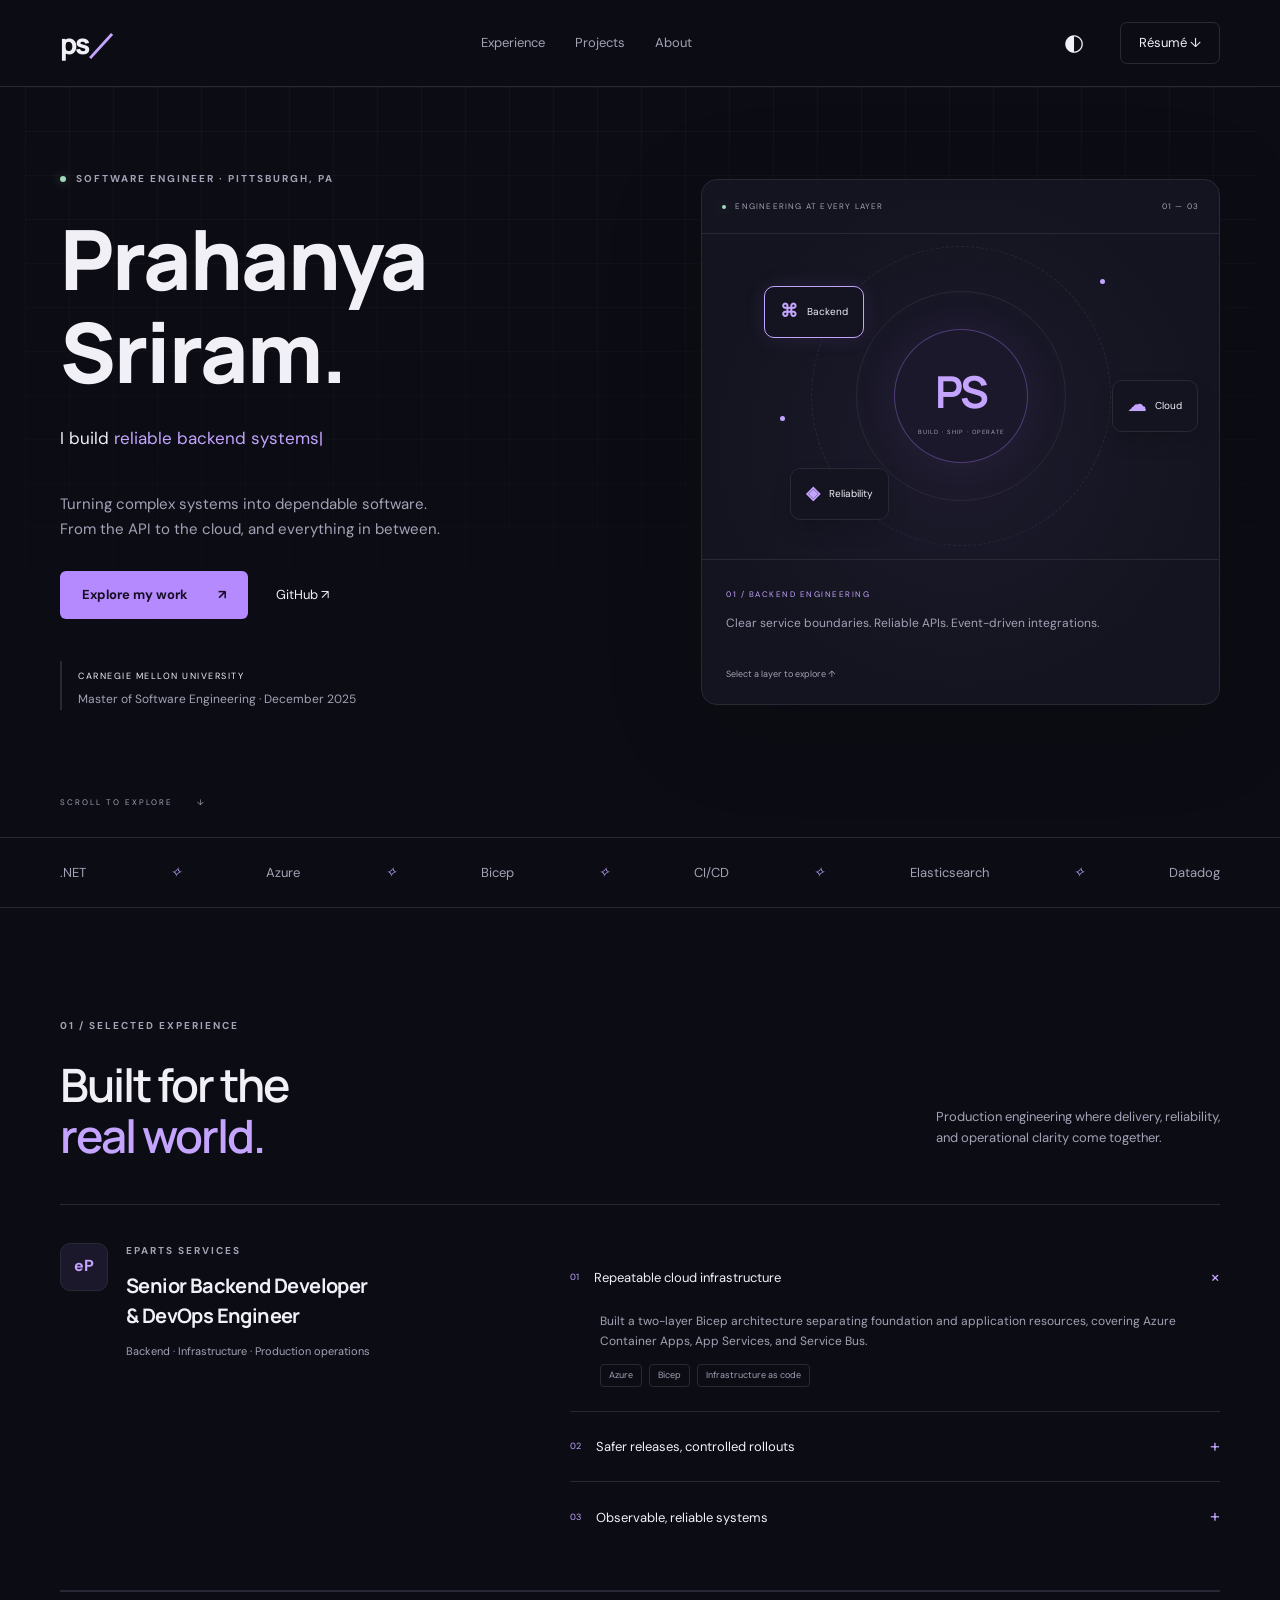
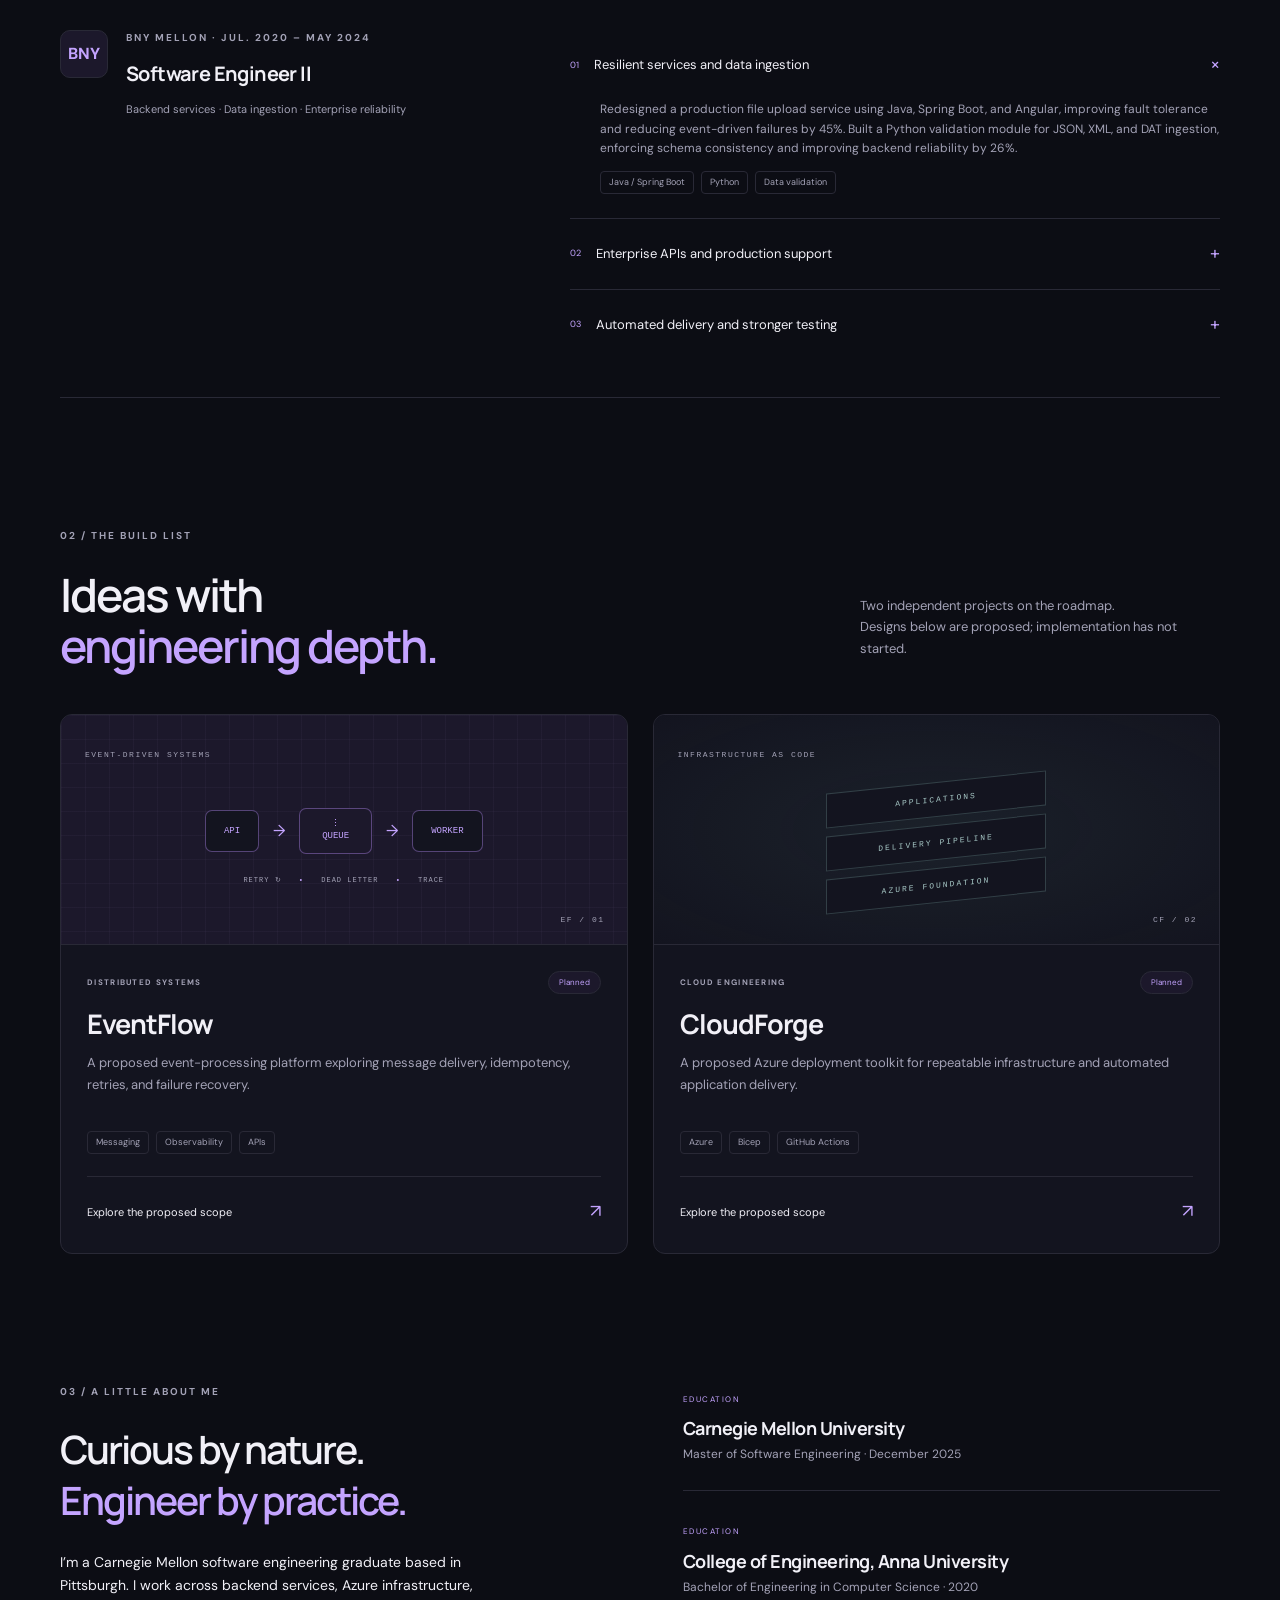
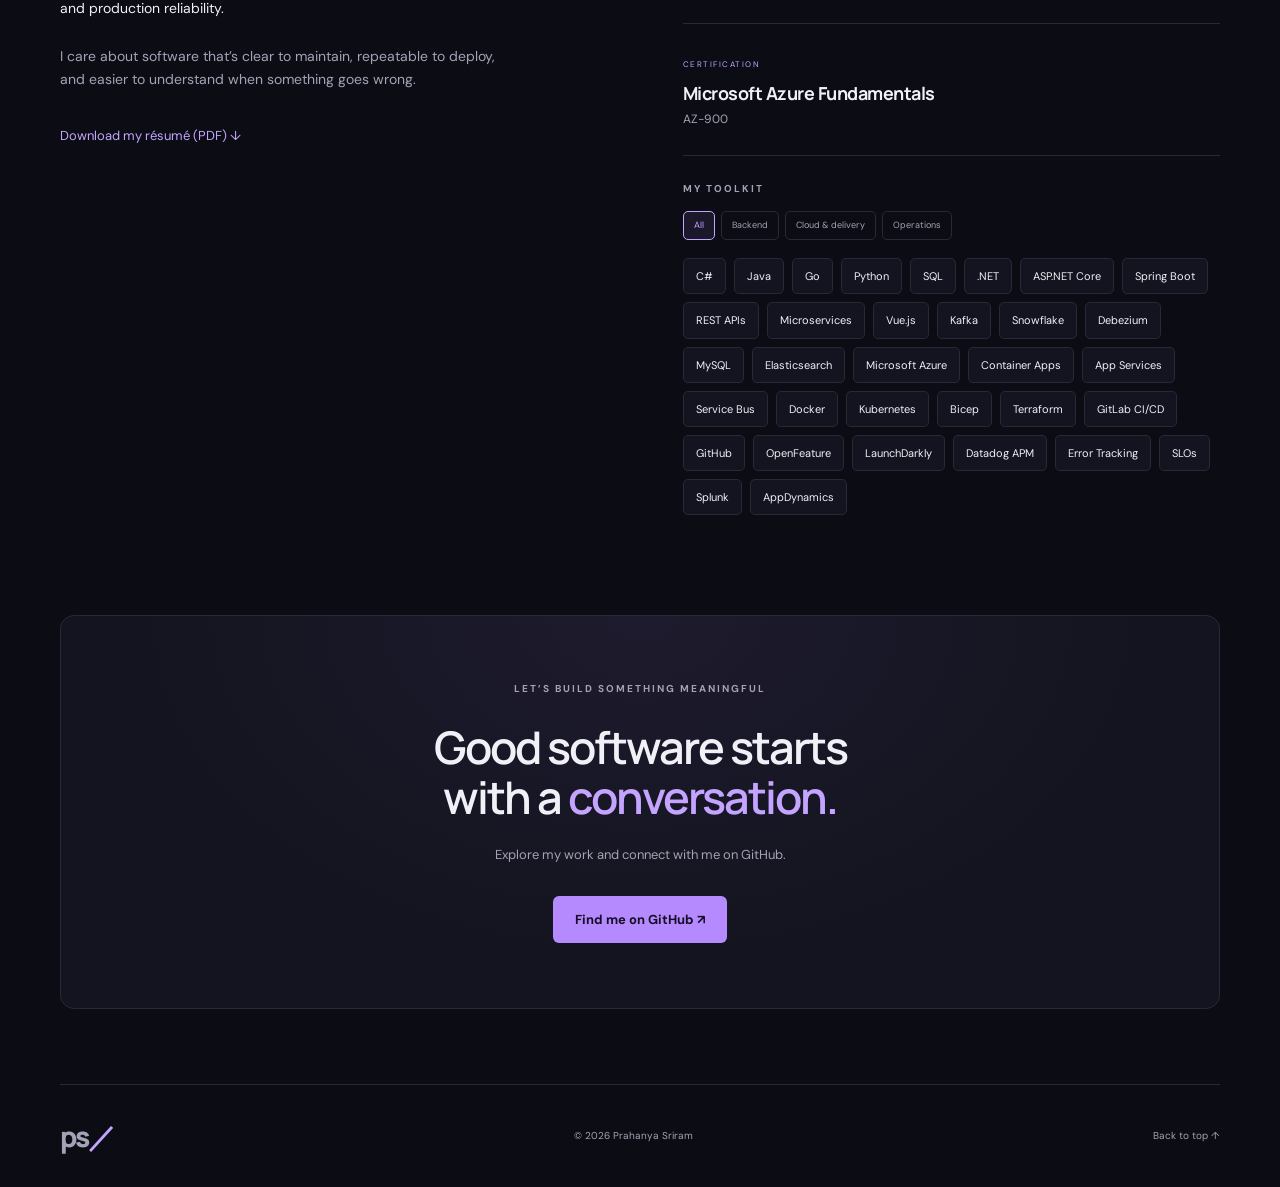
==== commit dba555f6: "Add BNY Mellon experience and confirmed CMU graduation date" ====
--- a/index.html
+++ b/index.html
@@ -2,15 +2,18 @@
 <html lang="en"><head><meta charset="utf-8"><meta name="viewport" content="width=device-width,initial-scale=1"><meta name="theme-color" content="#0c0d14"><title>Prahanya Sriram — Backend & Cloud Engineer</title><meta name="description" content="Prahanya Sriram, Carnegie Mellon software engineering graduate. Backend systems, Azure infrastructure, and production reliability."><link rel="stylesheet" href="assets/style.css"><script src="assets/app.js" defer></script></head>
 <body><a class="skip" href="#main">Skip to content</a><div class="progress" aria-hidden="true"></div>
 <header><div class="nav wrap"><a class="brand" href="#home" aria-label="Prahanya Sriram home">ps<span>／</span></a><nav aria-label="Main navigation"><a href="#work">Experience</a><a href="#projects">Projects</a><a href="#about">About</a></nav><div class="nav-actions"><button class="theme" aria-label="Switch to light theme" title="Switch theme">◐</button><a class="nav-resume" href="assets/Prahanya_Resume.pdf" download>Résumé ↓</a></div></div></header>
-<main id="main"><section class="hero wrap" id="home"><div class="hero-copy"><p class="eyebrow"><span class="dot"></span> SOFTWARE ENGINEER · PITTSBURGH, PA</p><h1>Prahanya<br><span>Sriram.</span></h1><div class="role">I build <span id="role-text">reliable backend systems</span><span class="caret" aria-hidden="true">|</span></div><p class="lead">Turning complex systems into dependable software.<br>From the API to the cloud, and everything in between.</p><div class="actions"><a class="button" href="#work">Explore my work <span>↗</span></a><a class="secondary" href="https://github.com/prahanyaa">GitHub ↗</a></div><div class="hero-meta"><span>CARNEGIE MELLON UNIVERSITY</span><p>Master of Software Engineering</p></div></div>
+<main id="main"><section class="hero wrap" id="home"><div class="hero-copy"><p class="eyebrow"><span class="dot"></span> SOFTWARE ENGINEER · PITTSBURGH, PA</p><h1>Prahanya<br><span>Sriram.</span></h1><div class="role">I build <span id="role-text">reliable backend systems</span><span class="caret" aria-hidden="true">|</span></div><p class="lead">Turning complex systems into dependable software.<br>From the API to the cloud, and everything in between.</p><div class="actions"><a class="button" href="#work">Explore my work <span>↗</span></a><a class="secondary" href="https://github.com/prahanyaa">GitHub ↗</a></div><div class="hero-meta"><span>CARNEGIE MELLON UNIVERSITY</span><p>Master of Software Engineering · December 2025</p></div></div>
 <div class="system" aria-label="Interactive illustration of backend, cloud and reliability specialties"><div class="system-top"><span><i class="dot"></i> ENGINEERING AT EVERY LAYER</span><span>01 — 03</span></div><div class="orbit"><div class="orbit-ring r1"></div><div class="orbit-ring r2"></div><div class="core"><span>PS</span><small>BUILD · SHIP · OPERATE</small></div><button class="node backend selected" data-layer="backend" aria-pressed="true"><b>⌘</b><span>Backend</span></button><button class="node cloud" data-layer="cloud" aria-pressed="false"><b>☁</b><span>Cloud</span></button><button class="node reliability" data-layer="reliability" aria-pressed="false"><b>◈</b><span>Reliability</span></button><span class="orbit-point p1"></span><span class="orbit-point p2"></span></div><div class="system-detail" aria-live="polite"><span id="layer-label">01 / BACKEND ENGINEERING</span><p id="layer-detail">Clear service boundaries. Reliable APIs. Event-driven integrations.</p><small>Select a layer to explore ↑</small></div></div>
 <a class="scroll-cue" href="#work">SCROLL TO EXPLORE <span>↓</span></a></section>
 <div class="stack-strip"><div class="wrap"><span>.NET</span><i>✧</i><span>Azure</span><i>✧</i><span>Bicep</span><i>✧</i><span>CI/CD</span><i>✧</i><span>Elasticsearch</span><i>✧</i><span>Datadog</span></div></div>
 <section class="section wrap" id="work"><div class="section-head"><p class="eyebrow">01 / SELECTED EXPERIENCE</p><h2>Built for the<br><em>real world.</em></h2><p>Production engineering where delivery, reliability,<br>and operational clarity come together.</p></div><article class="experience"><div class="experience-title"><span class="company-mark">eP</span><div><p class="eyebrow">EPARTS SERVICES</p><h3>Senior Backend Developer<br>& DevOps Engineer</h3><p class="muted">Backend · Infrastructure · Production operations</p></div></div><div class="work-list">
 <details open><summary><span class="num">01</span><span>Repeatable cloud infrastructure</span><b>+</b></summary><div class="detail-body"><p>Built a two-layer Bicep architecture separating foundation and application resources, covering Azure Container Apps, App Services, and Service Bus.</p><div class="tags"><span>Azure</span><span>Bicep</span><span>Infrastructure as code</span></div></div></details>
 <details><summary><span class="num">02</span><span>Safer releases, controlled rollouts</span><b>+</b></summary><div class="detail-body"><p>Integrated OpenFeature and LaunchDarkly across .NET services and the web UI. Built staging and production rollback pipelines and led releases across frontend, API, identity, and downstream integrations.</p><div class="tags"><span>Feature flags</span><span>CI/CD</span><span>Rollback</span></div></div></details>
-<details><summary><span class="num">03</span><span>Observable, reliable systems</span><b>+</b></summary><div class="detail-body"><p>Worked on Elasticsearch aliasing for multi-tenant product synchronization and Datadog APM instrumentation. Implemented SLO-based alerts for latency, error budgets, dead-letter queues, and Azure Function failures.</p><div class="tags"><span>Elasticsearch</span><span>Datadog</span><span>SLOs</span></div></div></details></div></article></section>
+<details><summary><span class="num">03</span><span>Observable, reliable systems</span><b>+</b></summary><div class="detail-body"><p>Worked on Elasticsearch aliasing for multi-tenant product synchronization and Datadog APM instrumentation. Implemented SLO-based alerts for latency, error budgets, dead-letter queues, and Azure Function failures.</p><div class="tags"><span>Elasticsearch</span><span>Datadog</span><span>SLOs</span></div></div></details></div></article><article class="experience"><div class="experience-title"><span class="company-mark">BNY</span><div><p class="eyebrow">BNY MELLON · JUL. 2020 – MAY 2024</p><h3>Software Engineer II</h3><p class="muted">Backend services · Data ingestion · Enterprise reliability</p></div></div><div class="work-list">
+<details open><summary><span class="num">01</span><span>Resilient services and data ingestion</span><b>+</b></summary><div class="detail-body"><p>Redesigned a production file upload service using Java, Spring Boot, and Angular, improving fault tolerance and reducing event-driven failures by 45%. Built a Python validation module for JSON, XML, and DAT ingestion, enforcing schema consistency and improving backend reliability by 26%.</p><div class="tags"><span>Java / Spring Boot</span><span>Python</span><span>Data validation</span></div></div></details>
+<details><summary><span class="num">02</span><span>Enterprise APIs and production support</span><b>+</b></summary><div class="detail-body"><p>Designed and delivered 5+ RESTful APIs using Java, Spring Boot, and MySQL for enterprise client-server communication and data retrieval. Diagnosed and resolved production incidents, including memory leaks and integration failures, using Splunk and AppDynamics.</p><div class="tags"><span>REST APIs</span><span>MySQL</span><span>Splunk / AppDynamics</span></div></div></details>
+<details><summary><span class="num">03</span><span>Automated delivery and stronger testing</span><b>+</b></summary><div class="detail-body"><p>Automated GitLab CI/CD pipelines with security scans and expanded test coverage by 40% using JUnit and Mockito, cutting deployment time by 22% and regression defects by 35%.</p><div class="tags"><span>GitLab CI/CD</span><span>JUnit / Mockito</span><span>Security scans</span></div></div></details></div></article></section>
 <section class="section wrap" id="projects"><div class="section-head"><p class="eyebrow">02 / THE BUILD LIST</p><h2>Ideas with<br><em>engineering depth.</em></h2><p>Two independent projects on the roadmap.<br>Designs below are proposed; implementation has not started.</p></div><div class="project-grid"><article class="project"><div class="project-art event-art" aria-hidden="true"><span class="art-label">EVENT-DRIVEN SYSTEMS</span><div class="flow"><span>API</span><i>→</i><span class="queue">⋮<br>QUEUE</span><i>→</i><span>WORKER</span></div><div class="flow-sub">RETRY ↻ <span>•</span> DEAD LETTER <span>•</span> TRACE</div><span class="art-index">EF / 01</span></div><div class="project-body"><div class="project-top"><p class="eyebrow">DISTRIBUTED SYSTEMS</p><span class="badge">Planned</span></div><h3>EventFlow</h3><p>A proposed event-processing platform exploring message delivery, idempotency, retries, and failure recovery.</p><div class="tags"><span>Messaging</span><span>Observability</span><span>APIs</span></div><details><summary>Explore the proposed scope <b>↗</b></summary><p>Producer and consumer APIs, a retry policy, dead-letter inspection, and tracing. The goal is to demonstrate recovery under failure, with tests and measured results once built.</p></details></div></article>
 <article class="project"><div class="project-art forge-art" aria-hidden="true"><span class="art-label">INFRASTRUCTURE AS CODE</span><div class="forge-layers"><span>APPLICATIONS</span><span>DELIVERY PIPELINE</span><span>AZURE FOUNDATION</span></div><span class="art-index">CF / 02</span></div><div class="project-body"><div class="project-top"><p class="eyebrow">CLOUD ENGINEERING</p><span class="badge">Planned</span></div><h3>CloudForge</h3><p>A proposed Azure deployment toolkit for repeatable infrastructure and automated application delivery.</p><div class="tags"><span>Azure</span><span>Bicep</span><span>GitHub Actions</span></div><details><summary>Explore the proposed scope <b>↗</b></summary><p>Modular infrastructure templates, environment configuration, CI/CD, and rollback workflows. The goal is to provision a sample application consistently across environments.</p></details></div></article></div></section>
-<section class="section wrap about" id="about"><div><p class="eyebrow">03 / A LITTLE ABOUT ME</p><h2>Curious by nature.<br><em>Engineer by practice.</em></h2><p class="about-copy">I’m a Carnegie Mellon software engineering graduate based in Pittsburgh. I work across backend services, Azure infrastructure, and production reliability.</p><p class="muted about-copy">I care about software that’s clear to maintain, repeatable to deploy, and easier to understand when something goes wrong.</p><a class="secondary" href="assets/Prahanya_Resume.pdf" download>Download my résumé (PDF) ↓</a></div><div class="about-right"><div class="credential"><span>EDUCATION</span><h3>Carnegie Mellon University</h3><p>Master of Software Engineering</p></div><div class="credential"><span>EDUCATION</span><h3>College of Engineering, Anna University</h3><p>Bachelor of Engineering in Computer Science · 2020</p></div><div class="credential"><span>CERTIFICATION</span><h3>Microsoft Azure Fundamentals</h3><p>AZ-900</p></div><div class="skills"><p class="eyebrow">MY TOOLKIT</p><div class="filters" role="group" aria-label="Filter technologies"><button class="active" data-filter="all" aria-pressed="true">All</button><button data-filter="backend" aria-pressed="false">Backend</button><button data-filter="cloud" aria-pressed="false">Cloud & delivery</button><button data-filter="operations" aria-pressed="false">Operations</button></div><div class="skill-grid"><span data-category="backend">C#</span><span data-category="backend">Java</span><span data-category="backend">Go</span><span data-category="backend">Python</span><span data-category="backend">SQL</span><span data-category="backend">.NET</span><span data-category="backend">ASP.NET Core</span><span data-category="backend">Spring Boot</span><span data-category="backend">REST APIs</span><span data-category="backend">Microservices</span><span data-category="backend">Vue.js</span><span data-category="backend">Kafka</span><span data-category="backend">Snowflake</span><span data-category="backend">Debezium</span><span data-category="backend">MySQL</span><span data-category="backend">Elasticsearch</span><span data-category="cloud">Microsoft Azure</span><span data-category="cloud">Container Apps</span><span data-category="cloud">App Services</span><span data-category="cloud">Service Bus</span><span data-category="cloud">Docker</span><span data-category="cloud">Kubernetes</span><span data-category="cloud">Bicep</span><span data-category="cloud">Terraform</span><span data-category="cloud">GitLab CI/CD</span><span data-category="cloud">GitHub</span><span data-category="cloud">OpenFeature</span><span data-category="cloud">LaunchDarkly</span><span data-category="operations">Datadog APM</span><span data-category="operations">Error Tracking</span><span data-category="operations">SLOs</span><span data-category="operations">Splunk</span><span data-category="operations">AppDynamics</span></div></div></div></section>
+<section class="section wrap about" id="about"><div><p class="eyebrow">03 / A LITTLE ABOUT ME</p><h2>Curious by nature.<br><em>Engineer by practice.</em></h2><p class="about-copy">I’m a Carnegie Mellon software engineering graduate based in Pittsburgh. I work across backend services, Azure infrastructure, and production reliability.</p><p class="muted about-copy">I care about software that’s clear to maintain, repeatable to deploy, and easier to understand when something goes wrong.</p><a class="secondary" href="assets/Prahanya_Resume.pdf" download>Download my résumé (PDF) ↓</a></div><div class="about-right"><div class="credential"><span>EDUCATION</span><h3>Carnegie Mellon University</h3><p>Master of Software Engineering · December 2025</p></div><div class="credential"><span>EDUCATION</span><h3>College of Engineering, Anna University</h3><p>Bachelor of Engineering in Computer Science · 2020</p></div><div class="credential"><span>CERTIFICATION</span><h3>Microsoft Azure Fundamentals</h3><p>AZ-900</p></div><div class="skills"><p class="eyebrow">MY TOOLKIT</p><div class="filters" role="group" aria-label="Filter technologies"><button class="active" data-filter="all" aria-pressed="true">All</button><button data-filter="backend" aria-pressed="false">Backend</button><button data-filter="cloud" aria-pressed="false">Cloud & delivery</button><button data-filter="operations" aria-pressed="false">Operations</button></div><div class="skill-grid"><span data-category="backend">C#</span><span data-category="backend">Java</span><span data-category="backend">Go</span><span data-category="backend">Python</span><span data-category="backend">SQL</span><span data-category="backend">.NET</span><span data-category="backend">ASP.NET Core</span><span data-category="backend">Spring Boot</span><span data-category="backend">REST APIs</span><span data-category="backend">Microservices</span><span data-category="backend">Vue.js</span><span data-category="backend">Kafka</span><span data-category="backend">Snowflake</span><span data-category="backend">Debezium</span><span data-category="backend">MySQL</span><span data-category="backend">Elasticsearch</span><span data-category="cloud">Microsoft Azure</span><span data-category="cloud">Container Apps</span><span data-category="cloud">App Services</span><span data-category="cloud">Service Bus</span><span data-category="cloud">Docker</span><span data-category="cloud">Kubernetes</span><span data-category="cloud">Bicep</span><span data-category="cloud">Terraform</span><span data-category="cloud">GitLab CI/CD</span><span data-category="cloud">GitHub</span><span data-category="cloud">OpenFeature</span><span data-category="cloud">LaunchDarkly</span><span data-category="operations">Datadog APM</span><span data-category="operations">Error Tracking</span><span data-category="operations">SLOs</span><span data-category="operations">Splunk</span><span data-category="operations">AppDynamics</span></div></div></div></section>
 <section class="contact wrap" id="contact"><p class="eyebrow">LET’S BUILD SOMETHING MEANINGFUL</p><h2>Good software starts<br>with a <em>conversation.</em></h2><p>Explore my work and connect with me on GitHub.</p><a class="button" href="https://github.com/prahanyaa">Find me on GitHub ↗</a></section></main><footer class="wrap"><a class="brand" href="#home">ps<span>／</span></a><span>© <span id="year">2026</span> Prahanya Sriram</span><a href="#home">Back to top ↑</a></footer></body></html>
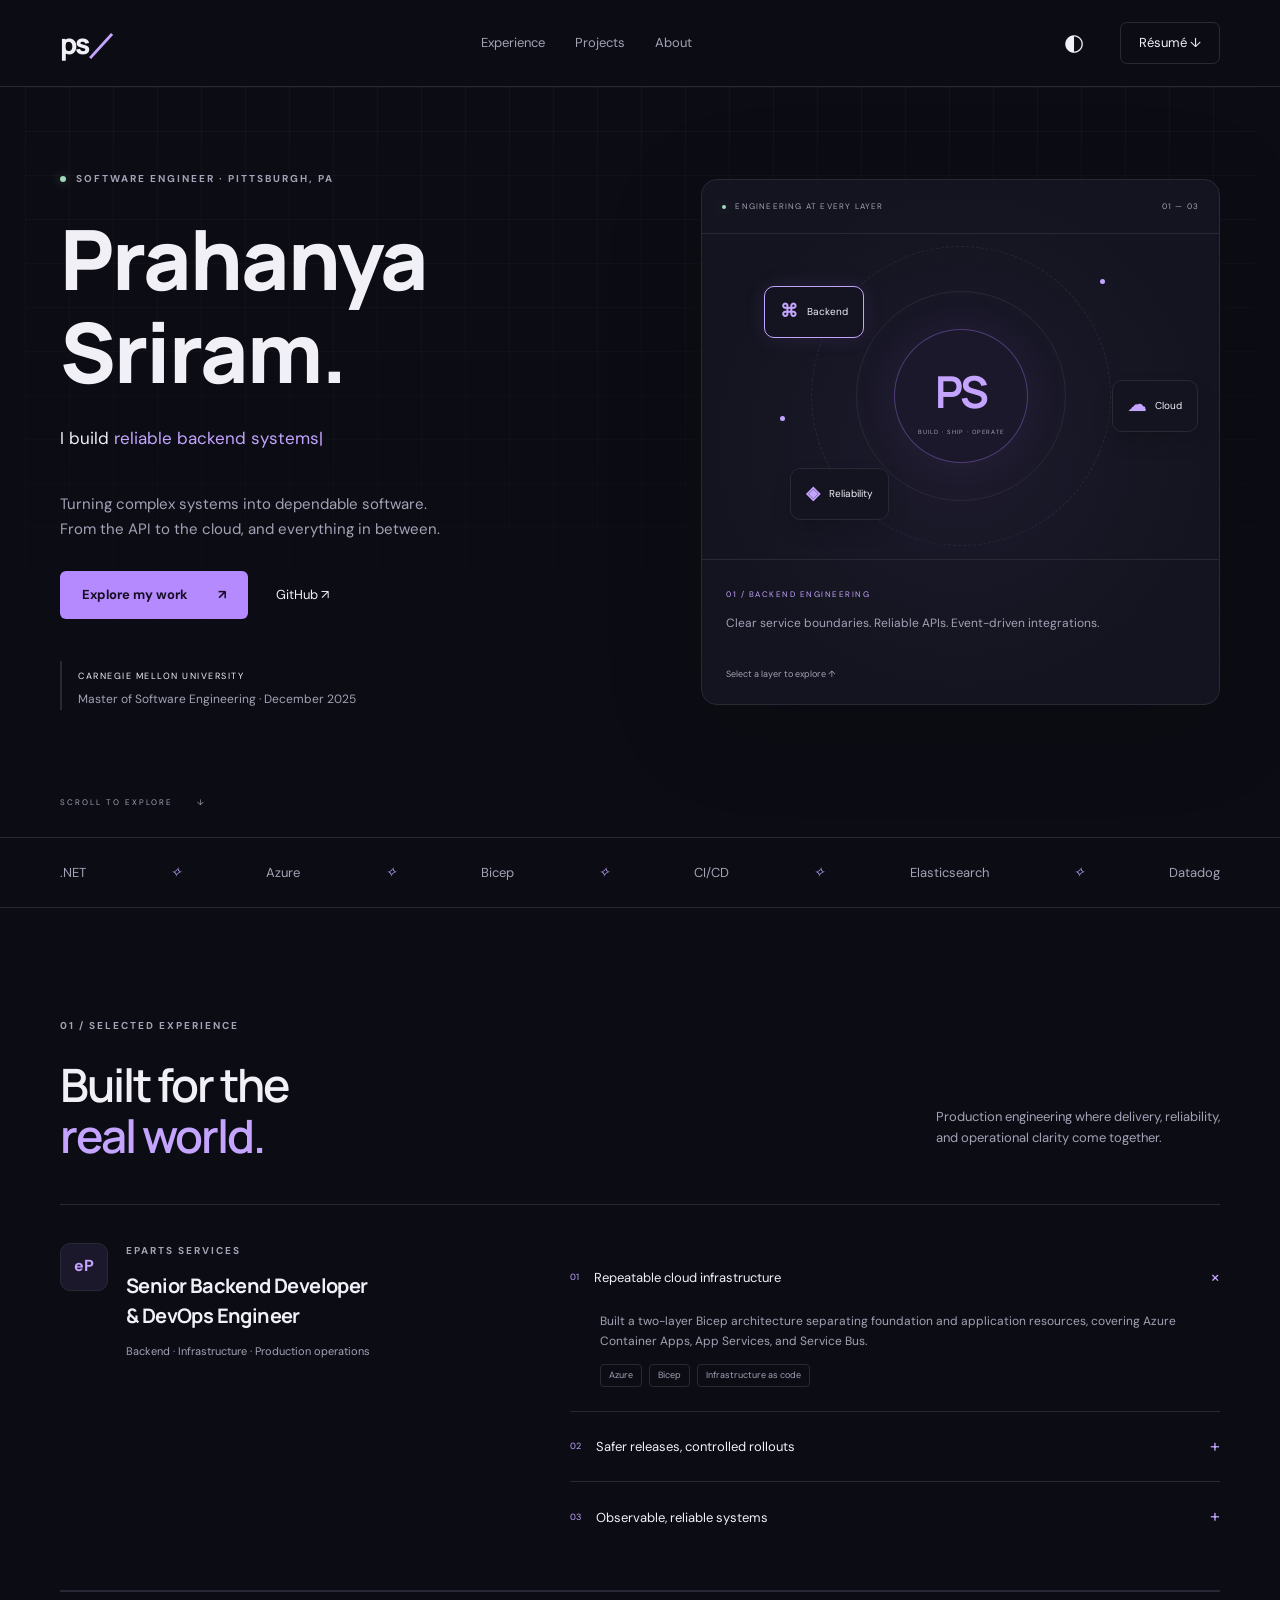
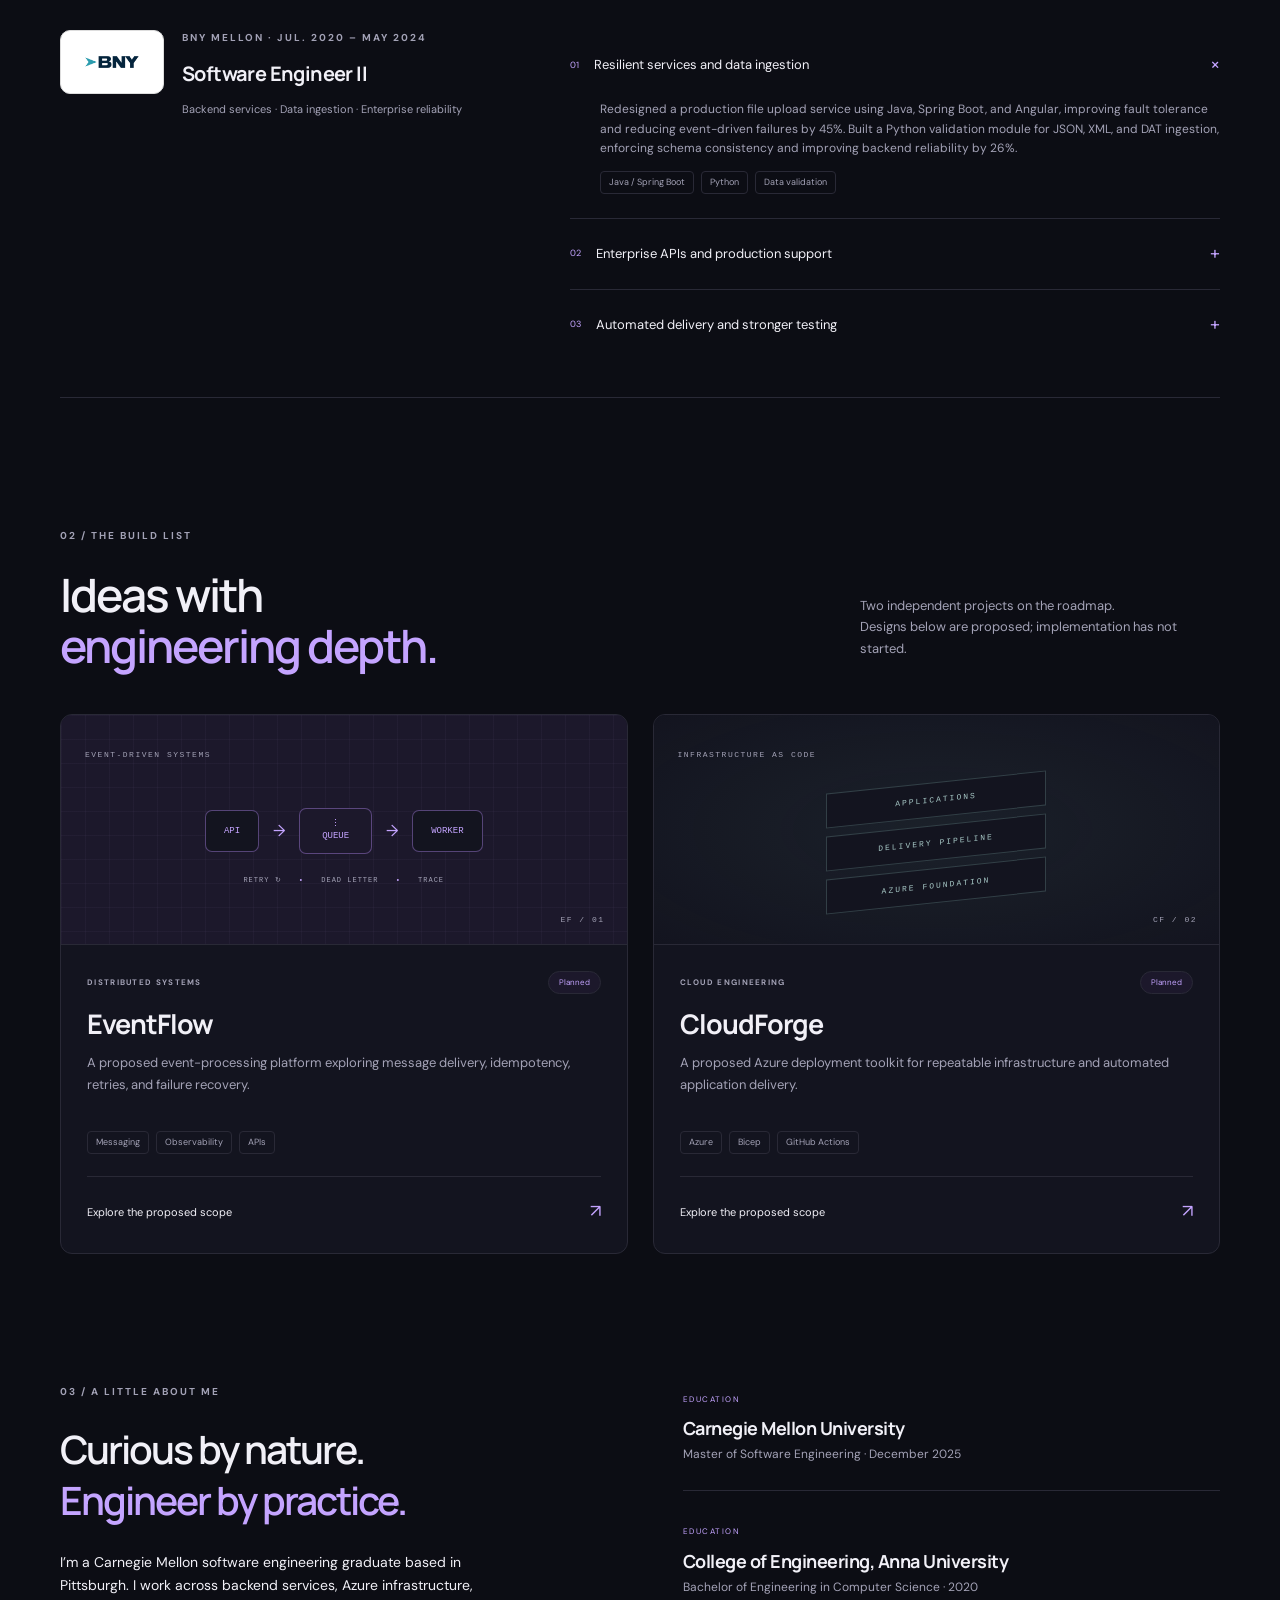
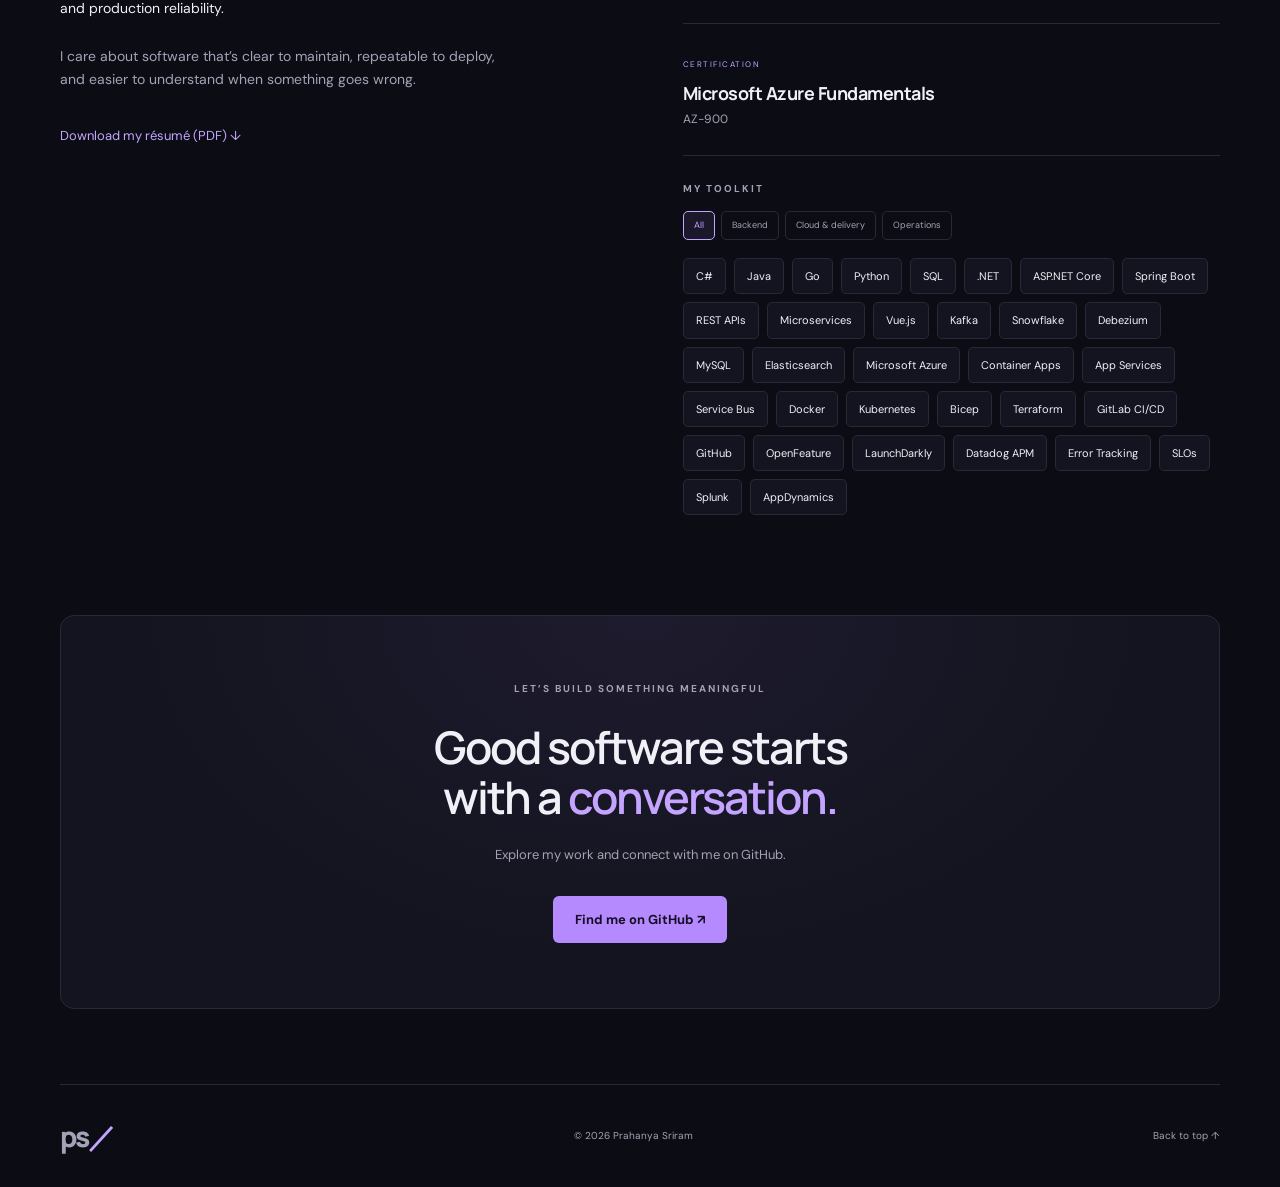
==== commit f68f8299: "Add official BNY logo to experience card" ====
--- a/index.html
+++ b/index.html
@@ -9,7 +9,7 @@
 <section class="section wrap" id="work"><div class="section-head"><p class="eyebrow">01 / SELECTED EXPERIENCE</p><h2>Built for the<br><em>real world.</em></h2><p>Production engineering where delivery, reliability,<br>and operational clarity come together.</p></div><article class="experience"><div class="experience-title"><span class="company-mark">eP</span><div><p class="eyebrow">EPARTS SERVICES</p><h3>Senior Backend Developer<br>& DevOps Engineer</h3><p class="muted">Backend · Infrastructure · Production operations</p></div></div><div class="work-list">
 <details open><summary><span class="num">01</span><span>Repeatable cloud infrastructure</span><b>+</b></summary><div class="detail-body"><p>Built a two-layer Bicep architecture separating foundation and application resources, covering Azure Container Apps, App Services, and Service Bus.</p><div class="tags"><span>Azure</span><span>Bicep</span><span>Infrastructure as code</span></div></div></details>
 <details><summary><span class="num">02</span><span>Safer releases, controlled rollouts</span><b>+</b></summary><div class="detail-body"><p>Integrated OpenFeature and LaunchDarkly across .NET services and the web UI. Built staging and production rollback pipelines and led releases across frontend, API, identity, and downstream integrations.</p><div class="tags"><span>Feature flags</span><span>CI/CD</span><span>Rollback</span></div></div></details>
-<details><summary><span class="num">03</span><span>Observable, reliable systems</span><b>+</b></summary><div class="detail-body"><p>Worked on Elasticsearch aliasing for multi-tenant product synchronization and Datadog APM instrumentation. Implemented SLO-based alerts for latency, error budgets, dead-letter queues, and Azure Function failures.</p><div class="tags"><span>Elasticsearch</span><span>Datadog</span><span>SLOs</span></div></div></details></div></article><article class="experience"><div class="experience-title"><span class="company-mark">BNY</span><div><p class="eyebrow">BNY MELLON · JUL. 2020 – MAY 2024</p><h3>Software Engineer II</h3><p class="muted">Backend services · Data ingestion · Enterprise reliability</p></div></div><div class="work-list">
+<details><summary><span class="num">03</span><span>Observable, reliable systems</span><b>+</b></summary><div class="detail-body"><p>Worked on Elasticsearch aliasing for multi-tenant product synchronization and Datadog APM instrumentation. Implemented SLO-based alerts for latency, error budgets, dead-letter queues, and Azure Function failures.</p><div class="tags"><span>Elasticsearch</span><span>Datadog</span><span>SLOs</span></div></div></details></div></article><article class="experience"><div class="experience-title"><span class="company-mark company-logo"><img src="assets/bny-logo.png" alt="BNY logo" width="88" height="44"></span><div><p class="eyebrow">BNY MELLON · JUL. 2020 – MAY 2024</p><h3>Software Engineer II</h3><p class="muted">Backend services · Data ingestion · Enterprise reliability</p></div></div><div class="work-list">
 <details open><summary><span class="num">01</span><span>Resilient services and data ingestion</span><b>+</b></summary><div class="detail-body"><p>Redesigned a production file upload service using Java, Spring Boot, and Angular, improving fault tolerance and reducing event-driven failures by 45%. Built a Python validation module for JSON, XML, and DAT ingestion, enforcing schema consistency and improving backend reliability by 26%.</p><div class="tags"><span>Java / Spring Boot</span><span>Python</span><span>Data validation</span></div></div></details>
 <details><summary><span class="num">02</span><span>Enterprise APIs and production support</span><b>+</b></summary><div class="detail-body"><p>Designed and delivered 5+ RESTful APIs using Java, Spring Boot, and MySQL for enterprise client-server communication and data retrieval. Diagnosed and resolved production incidents, including memory leaks and integration failures, using Splunk and AppDynamics.</p><div class="tags"><span>REST APIs</span><span>MySQL</span><span>Splunk / AppDynamics</span></div></div></details>
 <details><summary><span class="num">03</span><span>Automated delivery and stronger testing</span><b>+</b></summary><div class="detail-body"><p>Automated GitLab CI/CD pipelines with security scans and expanded test coverage by 40% using JUnit and Mockito, cutting deployment time by 22% and regression defects by 35%.</p><div class="tags"><span>GitLab CI/CD</span><span>JUnit / Mockito</span><span>Security scans</span></div></div></details></div></article></section>
--- a/assets/style.css
+++ b/assets/style.css
@@ -3,3 +3,5 @@
 @media(min-width:1500px){.hero{min-height:820px}}@media(max-width:1000px){.wrap{width:calc(100% - 48px)}.hero{gap:30px}h1{font-size:66px}.role{font-size:15px}.system-top{font-size:7px;letter-spacing:.5px}.experience{gap:30px}.section-head>p:last-child{max-width:285px}.about{gap:40px}.flow{gap:8px}.flow>span{padding:12px}.about h2{font-size:33px}}@media(max-width:720px){.wrap{width:calc(100% - 36px)}.nav{height:72px}nav{gap:14px}nav a{font-size:10px}.nav-actions{gap:10px}.nav-resume{padding:7px 9px;font-size:10px}.brand{font-size:24px}.hero{grid-template-columns:1fr;gap:38px;padding-top:55px;padding-bottom:90px;min-height:0}h1{font-size:66px}.hero .eyebrow{font-size:8px;letter-spacing:1.4px}.role{min-height:0;font-size:15px}.lead{font-size:13px;margin-top:18px}.hero-meta{margin-top:30px}.system{max-width:480px;width:100%;margin:auto}.orbit{height:280px}.r2{width:260px;height:260px}.r1{width:185px;height:185px}.system-detail{min-height:115px}.system-detail p{min-height:0}.scroll-cue{bottom:25px}.stack-strip .wrap{flex-wrap:wrap;justify-content:center;gap:12px 20px;font-size:11px;padding-block:18px}.stack-strip i{font-size:10px}.section{padding-top:70px}.section-head h2,h2{font-size:36px}.section-head>p:last-child{position:static;margin-top:20px;max-width:none;font-size:12px}.experience{grid-template-columns:1fr;gap:15px;padding:25px 0}.project-grid{grid-template-columns:1fr}.project-body>p{min-height:0}.about{grid-template-columns:1fr;gap:40px;padding-bottom:60px}.about h2{font-size:33px}.contact{padding:40px 20px;margin-bottom:40px}.contact h2{font-size:31px}.contact .eyebrow{font-size:8px}footer{font-size:8px}.resume h1{font-size:42px}}@media(max-width:380px){nav{gap:8px}.nav-resume{border:0;padding:0}.nav-actions{gap:5px}.hero h1{font-size:57px}.role{font-size:13px}}
 @media(prefers-reduced-motion:reduce){html{scroll-behavior:auto}*,*:before,*:after{animation:none!important;transition:none!important}.reveal{opacity:1;transform:none}}
 @media print{header,footer,.progress,.skip{display:none}body{background:white;color:black}.resume{padding:0;width:100%}.resume section{break-inside:avoid}.resume li,.muted{color:#333}.resume h1{font-size:32px}.resume h2{font-size:20px}}
+
+.company-mark.company-logo{width:104px;height:64px;background:#fff;padding:8px;border-color:#ddd}.company-logo img{display:block;width:100%;height:100%;object-fit:contain}
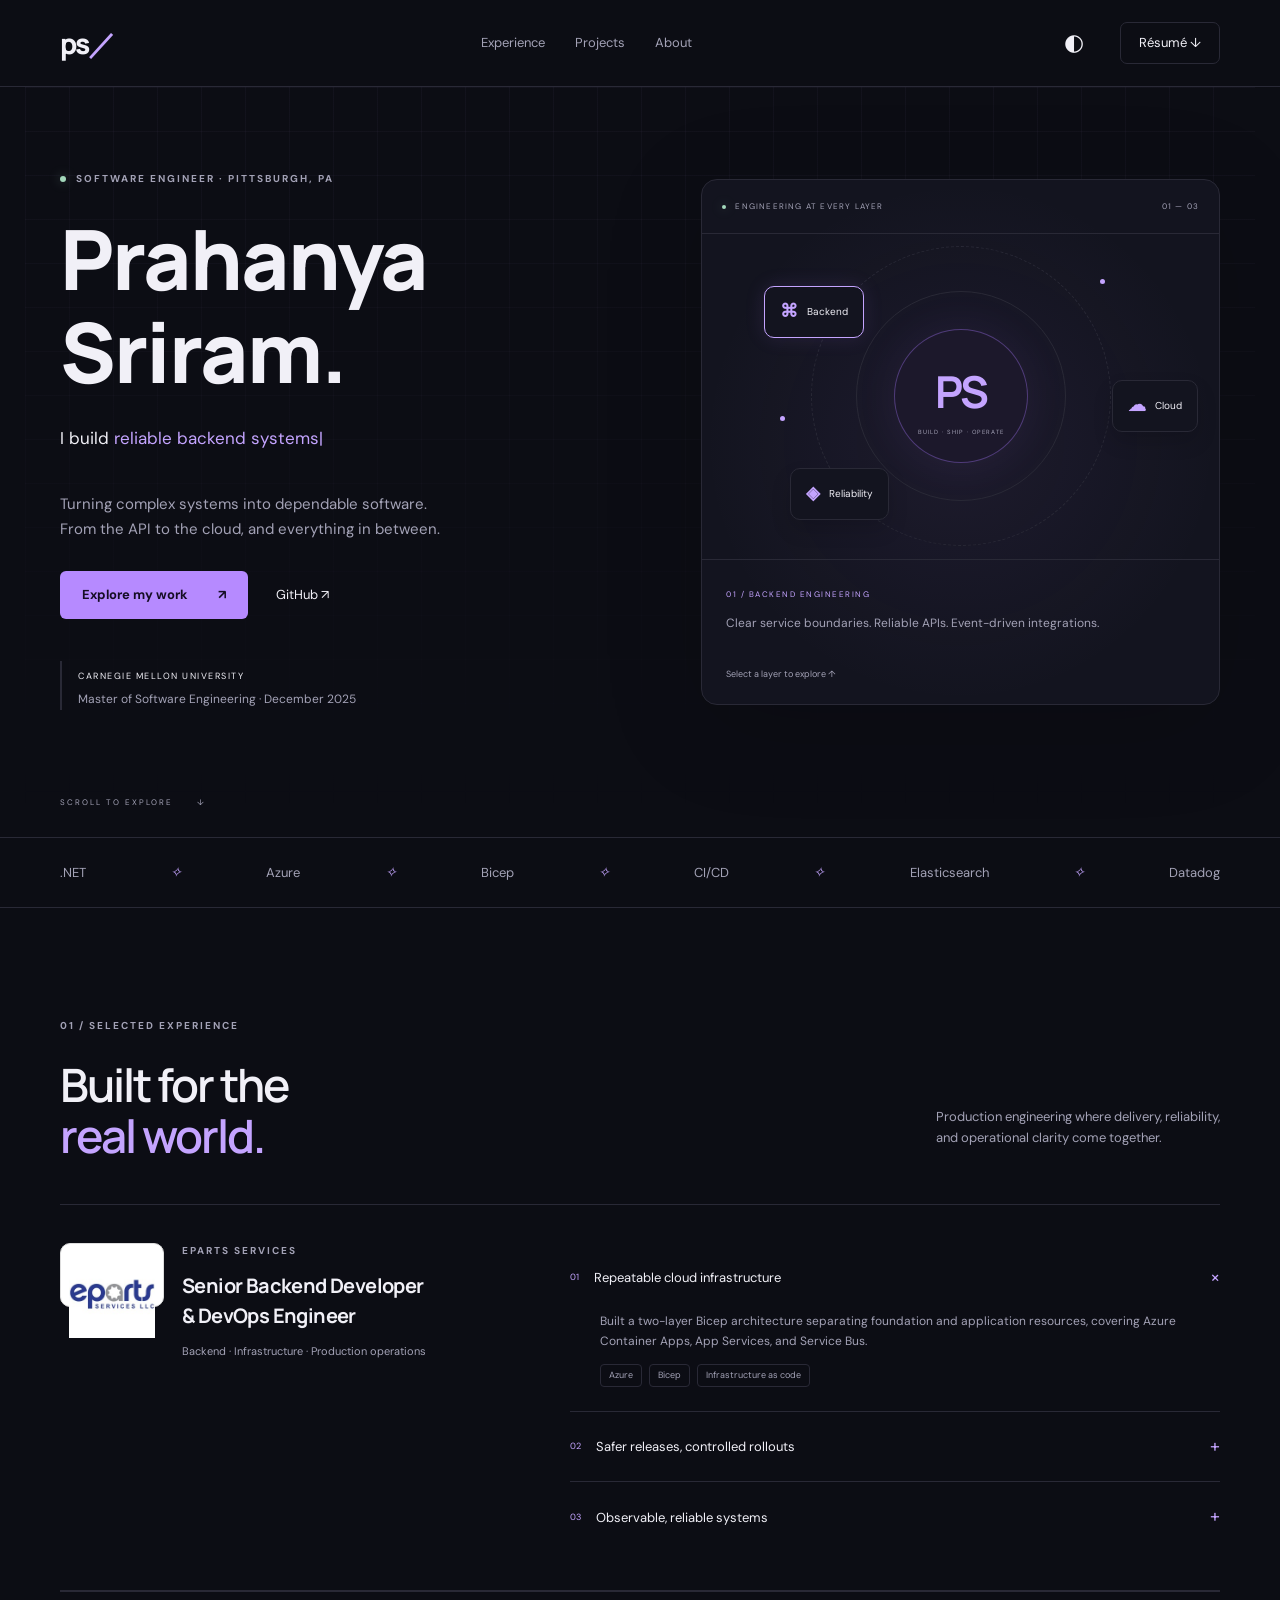
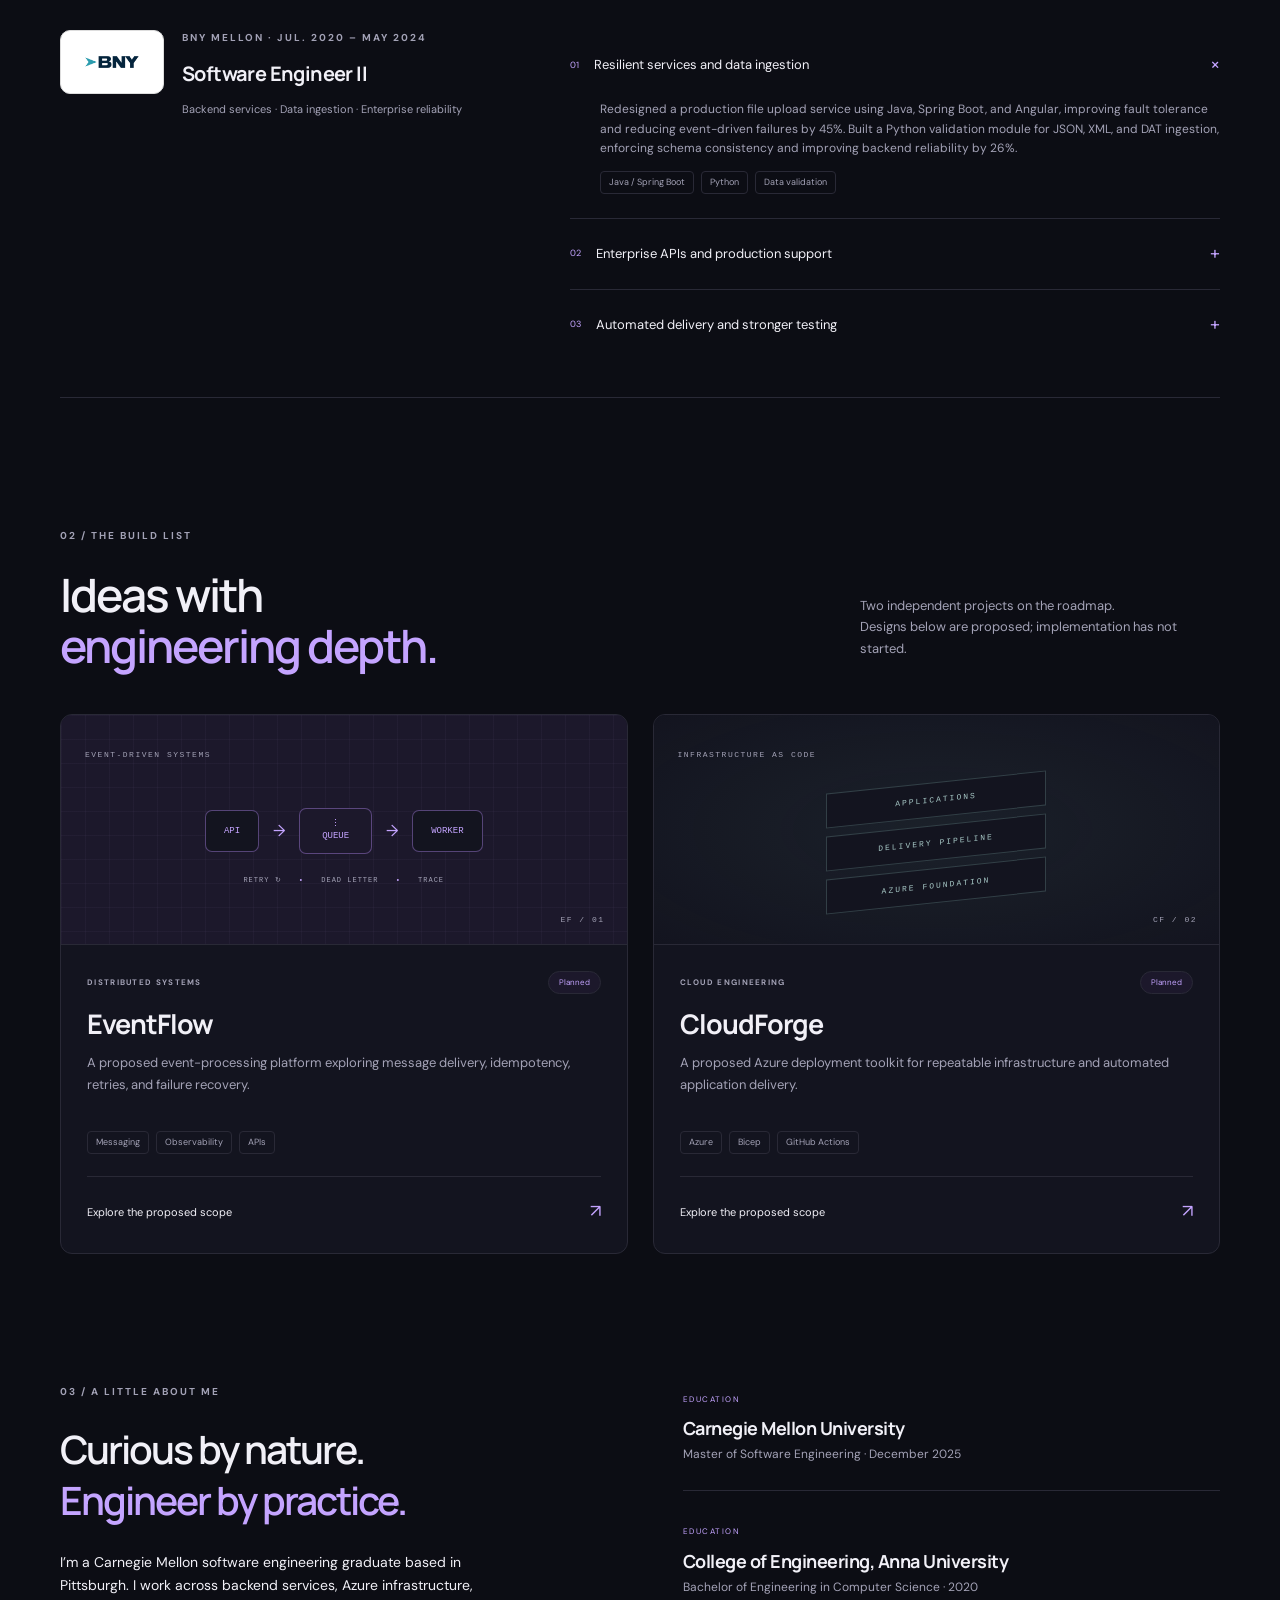
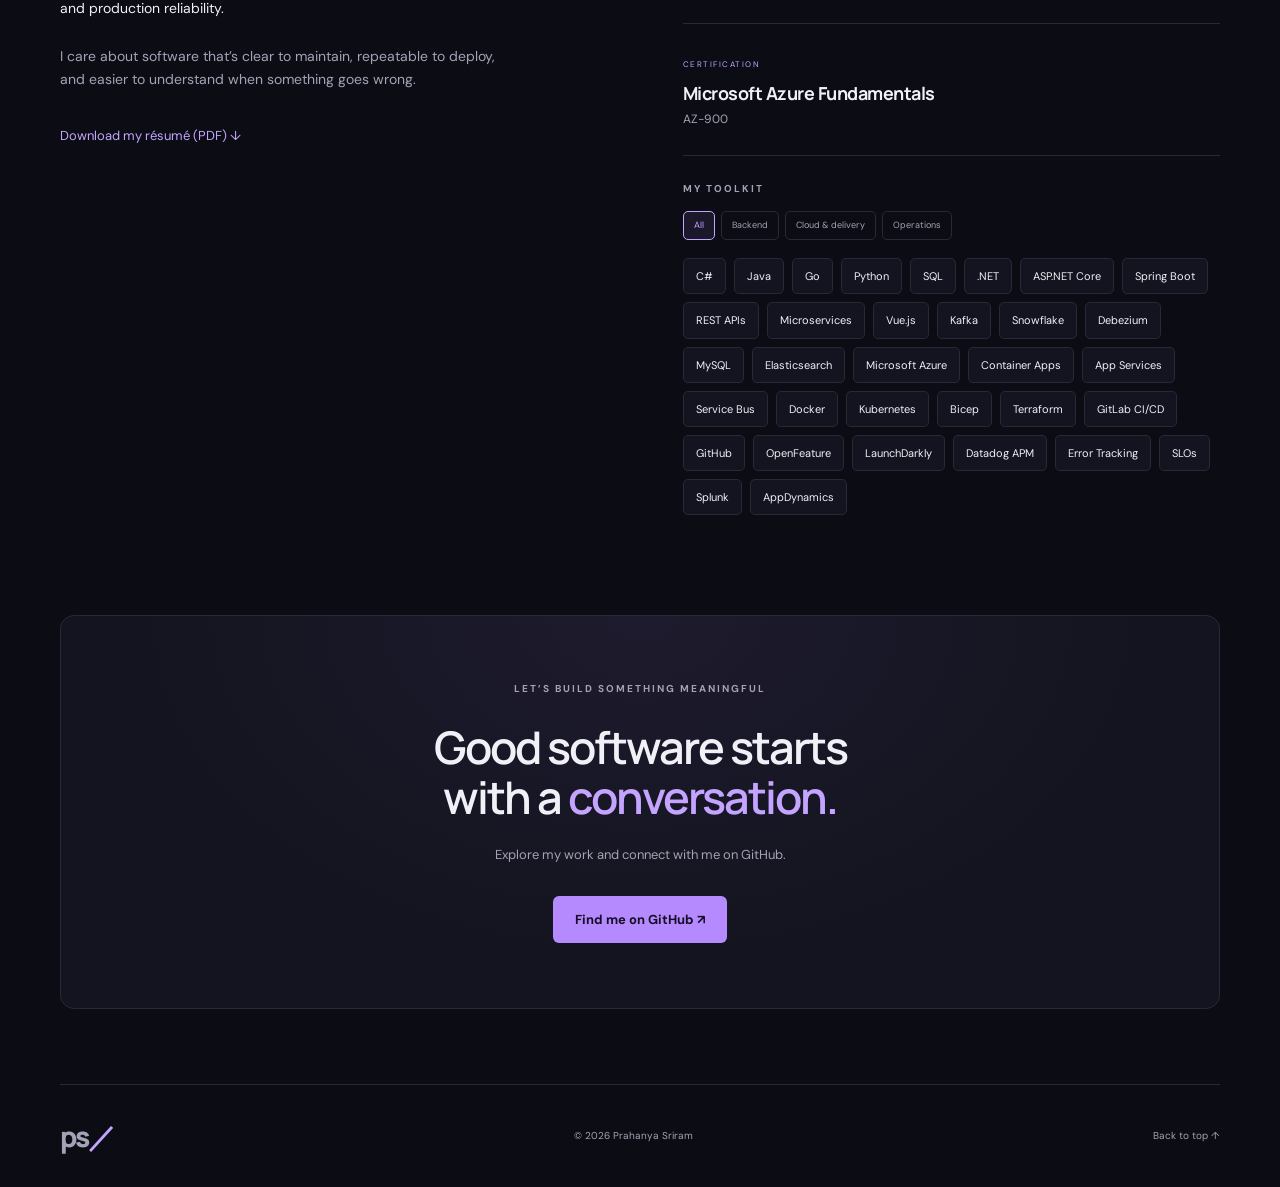
==== commit 5e4ef78c: "Add supplied eParts Services logo to experience card" ====
--- a/index.html
+++ b/index.html
@@ -6,7 +6,7 @@
 <div class="system" aria-label="Interactive illustration of backend, cloud and reliability specialties"><div class="system-top"><span><i class="dot"></i> ENGINEERING AT EVERY LAYER</span><span>01 — 03</span></div><div class="orbit"><div class="orbit-ring r1"></div><div class="orbit-ring r2"></div><div class="core"><span>PS</span><small>BUILD · SHIP · OPERATE</small></div><button class="node backend selected" data-layer="backend" aria-pressed="true"><b>⌘</b><span>Backend</span></button><button class="node cloud" data-layer="cloud" aria-pressed="false"><b>☁</b><span>Cloud</span></button><button class="node reliability" data-layer="reliability" aria-pressed="false"><b>◈</b><span>Reliability</span></button><span class="orbit-point p1"></span><span class="orbit-point p2"></span></div><div class="system-detail" aria-live="polite"><span id="layer-label">01 / BACKEND ENGINEERING</span><p id="layer-detail">Clear service boundaries. Reliable APIs. Event-driven integrations.</p><small>Select a layer to explore ↑</small></div></div>
 <a class="scroll-cue" href="#work">SCROLL TO EXPLORE <span>↓</span></a></section>
 <div class="stack-strip"><div class="wrap"><span>.NET</span><i>✧</i><span>Azure</span><i>✧</i><span>Bicep</span><i>✧</i><span>CI/CD</span><i>✧</i><span>Elasticsearch</span><i>✧</i><span>Datadog</span></div></div>
-<section class="section wrap" id="work"><div class="section-head"><p class="eyebrow">01 / SELECTED EXPERIENCE</p><h2>Built for the<br><em>real world.</em></h2><p>Production engineering where delivery, reliability,<br>and operational clarity come together.</p></div><article class="experience"><div class="experience-title"><span class="company-mark">eP</span><div><p class="eyebrow">EPARTS SERVICES</p><h3>Senior Backend Developer<br>& DevOps Engineer</h3><p class="muted">Backend · Infrastructure · Production operations</p></div></div><div class="work-list">
+<section class="section wrap" id="work"><div class="section-head"><p class="eyebrow">01 / SELECTED EXPERIENCE</p><h2>Built for the<br><em>real world.</em></h2><p>Production engineering where delivery, reliability,<br>and operational clarity come together.</p></div><article class="experience"><div class="experience-title"><span class="company-mark company-logo eparts-logo"><img src="assets/eparts-logo.png" alt="eParts Services logo" width="88" height="48"></span><div><p class="eyebrow">EPARTS SERVICES</p><h3>Senior Backend Developer<br>& DevOps Engineer</h3><p class="muted">Backend · Infrastructure · Production operations</p></div></div><div class="work-list">
 <details open><summary><span class="num">01</span><span>Repeatable cloud infrastructure</span><b>+</b></summary><div class="detail-body"><p>Built a two-layer Bicep architecture separating foundation and application resources, covering Azure Container Apps, App Services, and Service Bus.</p><div class="tags"><span>Azure</span><span>Bicep</span><span>Infrastructure as code</span></div></div></details>
 <details><summary><span class="num">02</span><span>Safer releases, controlled rollouts</span><b>+</b></summary><div class="detail-body"><p>Integrated OpenFeature and LaunchDarkly across .NET services and the web UI. Built staging and production rollback pipelines and led releases across frontend, API, identity, and downstream integrations.</p><div class="tags"><span>Feature flags</span><span>CI/CD</span><span>Rollback</span></div></div></details>
 <details><summary><span class="num">03</span><span>Observable, reliable systems</span><b>+</b></summary><div class="detail-body"><p>Worked on Elasticsearch aliasing for multi-tenant product synchronization and Datadog APM instrumentation. Implemented SLO-based alerts for latency, error budgets, dead-letter queues, and Azure Function failures.</p><div class="tags"><span>Elasticsearch</span><span>Datadog</span><span>SLOs</span></div></div></details></div></article><article class="experience"><div class="experience-title"><span class="company-mark company-logo"><img src="assets/bny-logo.png" alt="BNY logo" width="88" height="44"></span><div><p class="eyebrow">BNY MELLON · JUL. 2020 – MAY 2024</p><h3>Software Engineer II</h3><p class="muted">Backend services · Data ingestion · Enterprise reliability</p></div></div><div class="work-list">
--- a/assets/style.css
+++ b/assets/style.css
@@ -5,3 +5,5 @@
 @media print{header,footer,.progress,.skip{display:none}body{background:white;color:black}.resume{padding:0;width:100%}.resume section{break-inside:avoid}.resume li,.muted{color:#333}.resume h1{font-size:32px}.resume h2{font-size:20px}}
 
 .company-mark.company-logo{width:104px;height:64px;background:#fff;padding:8px;border-color:#ddd}.company-logo img{display:block;width:100%;height:100%;object-fit:contain}
+
+.eparts-logo img{object-fit:cover}
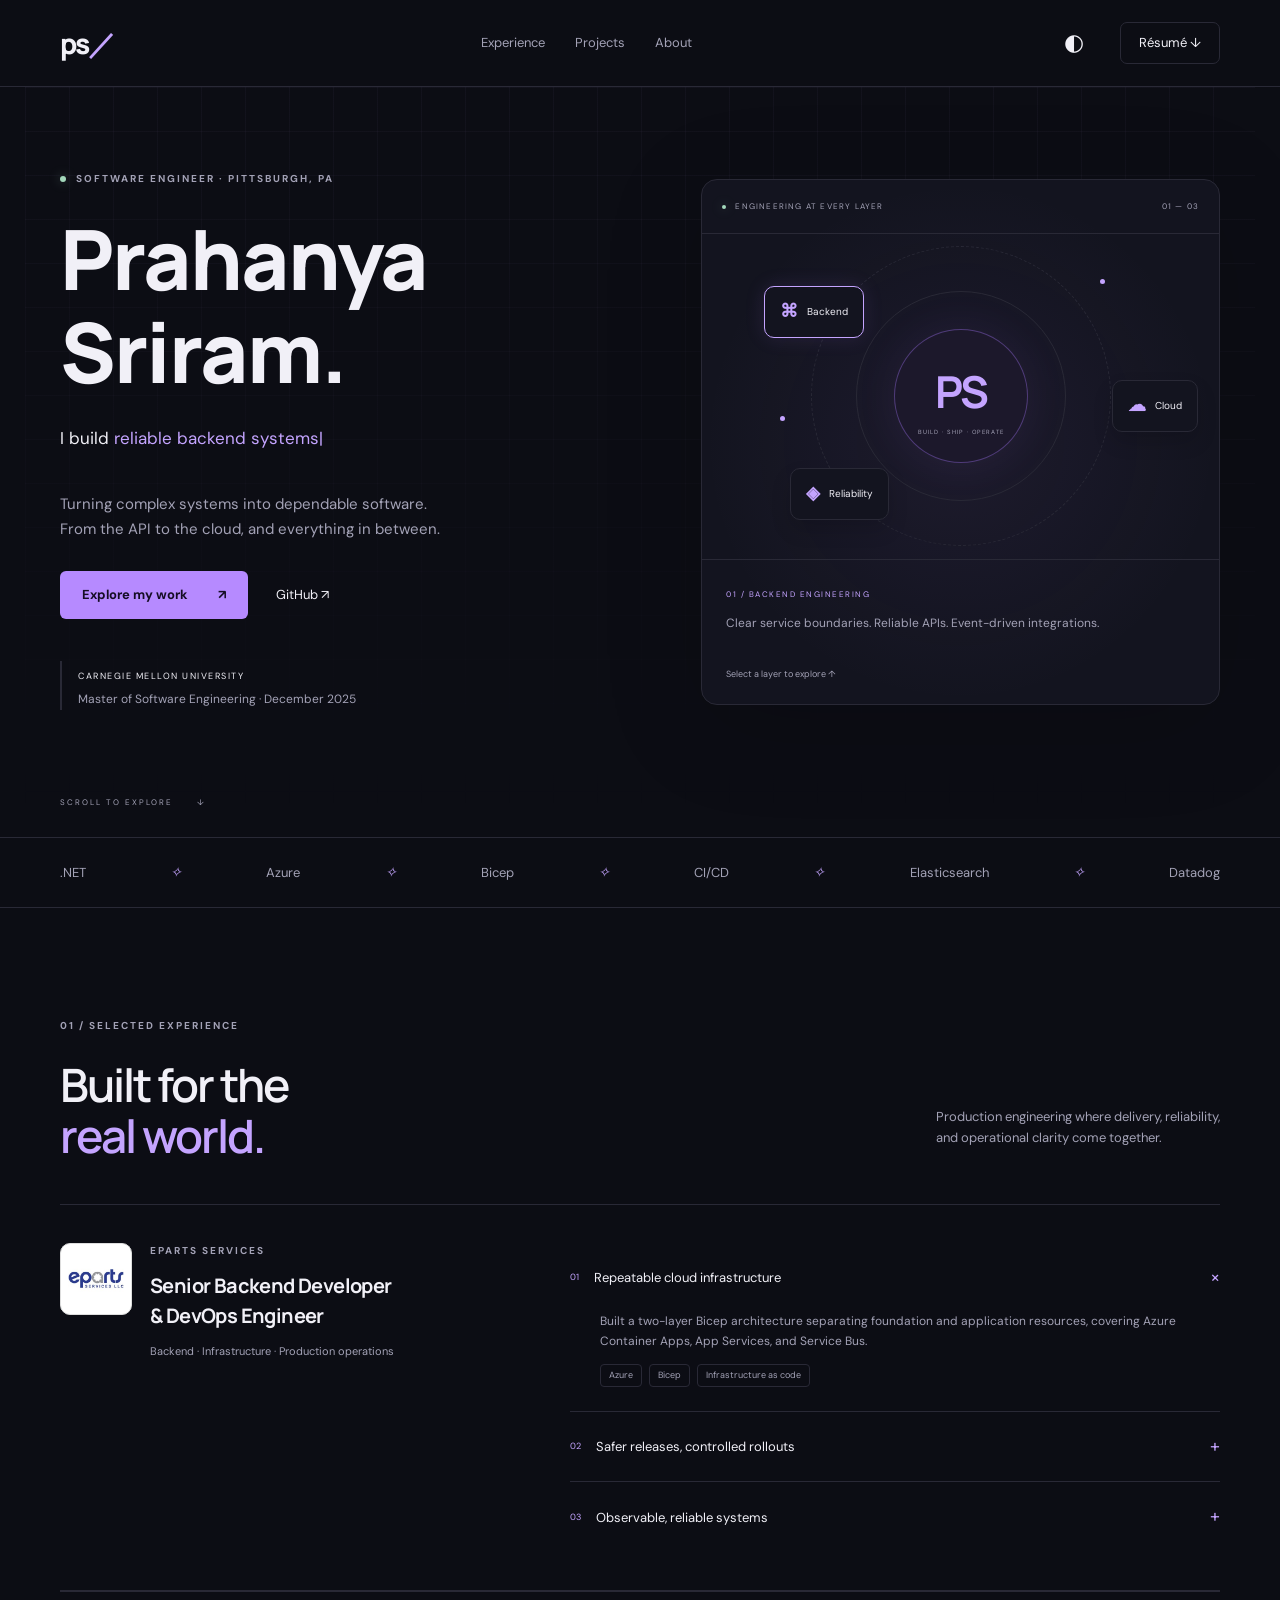
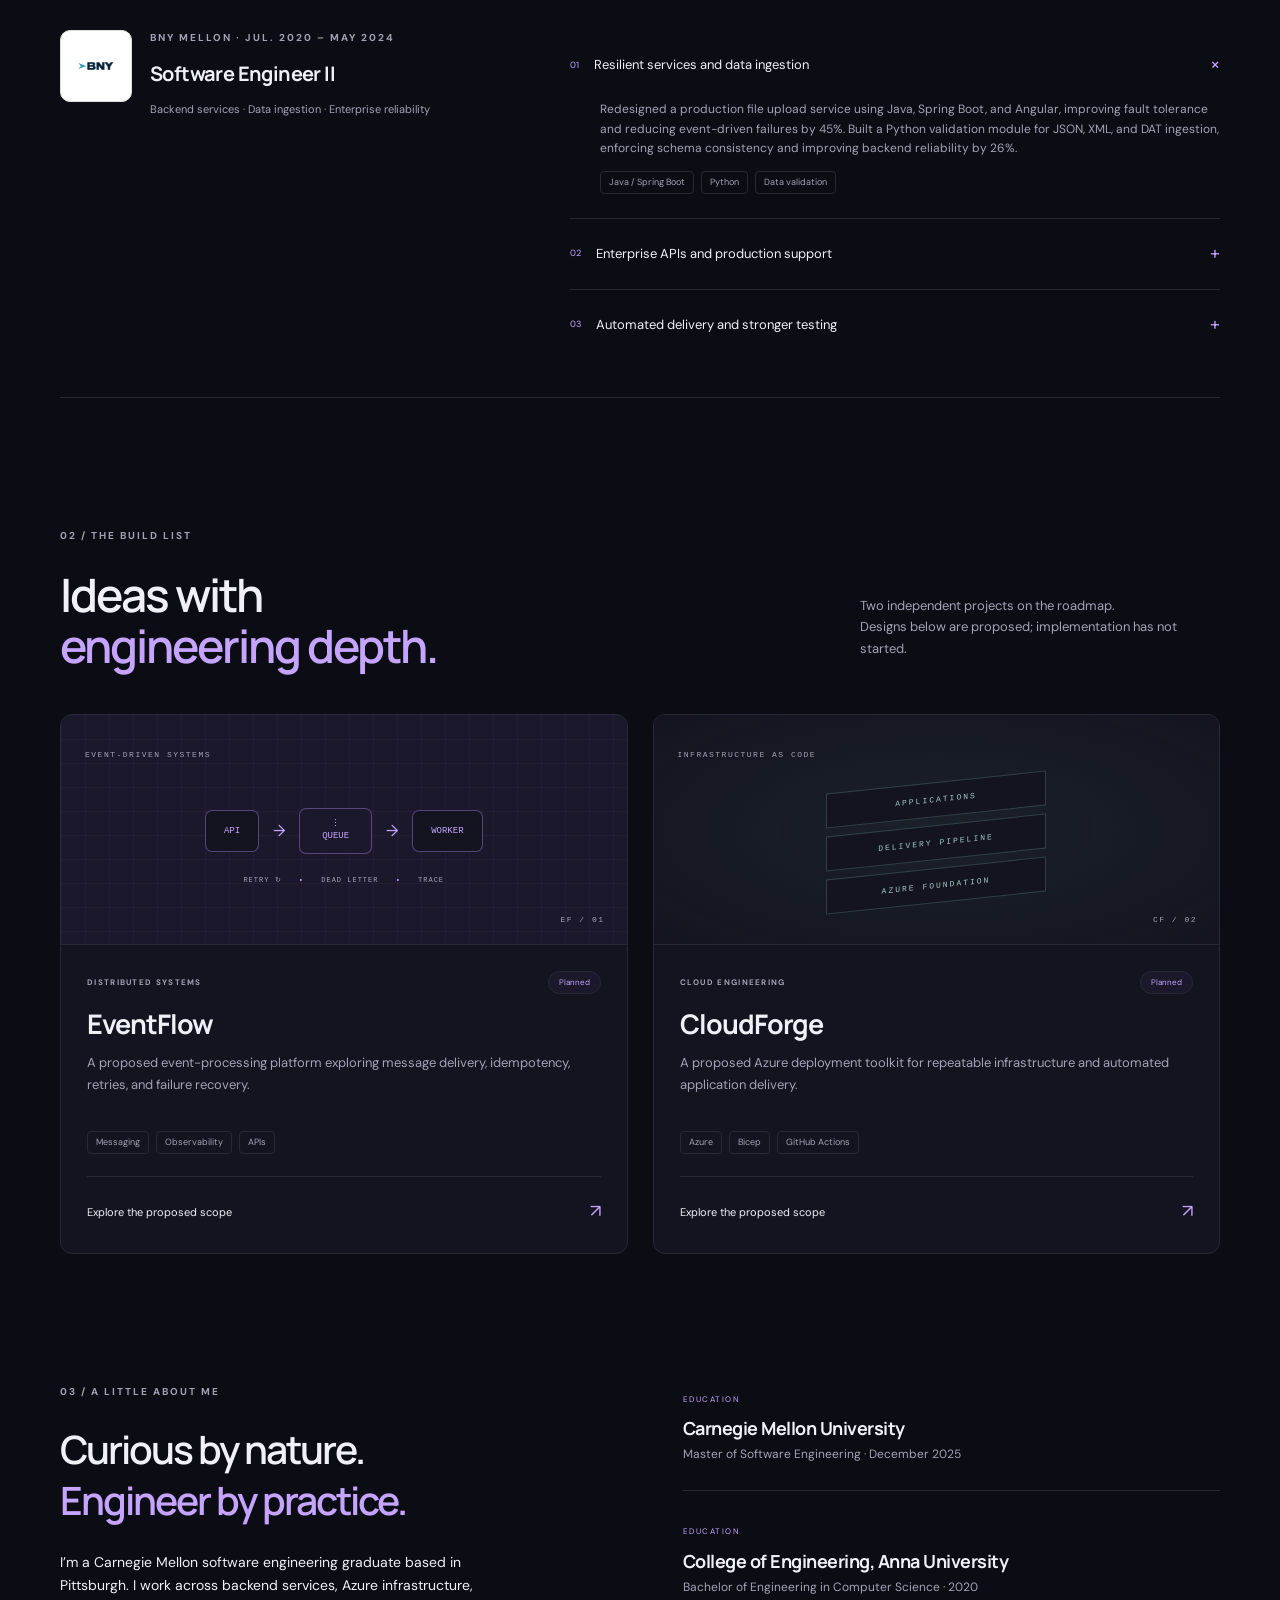
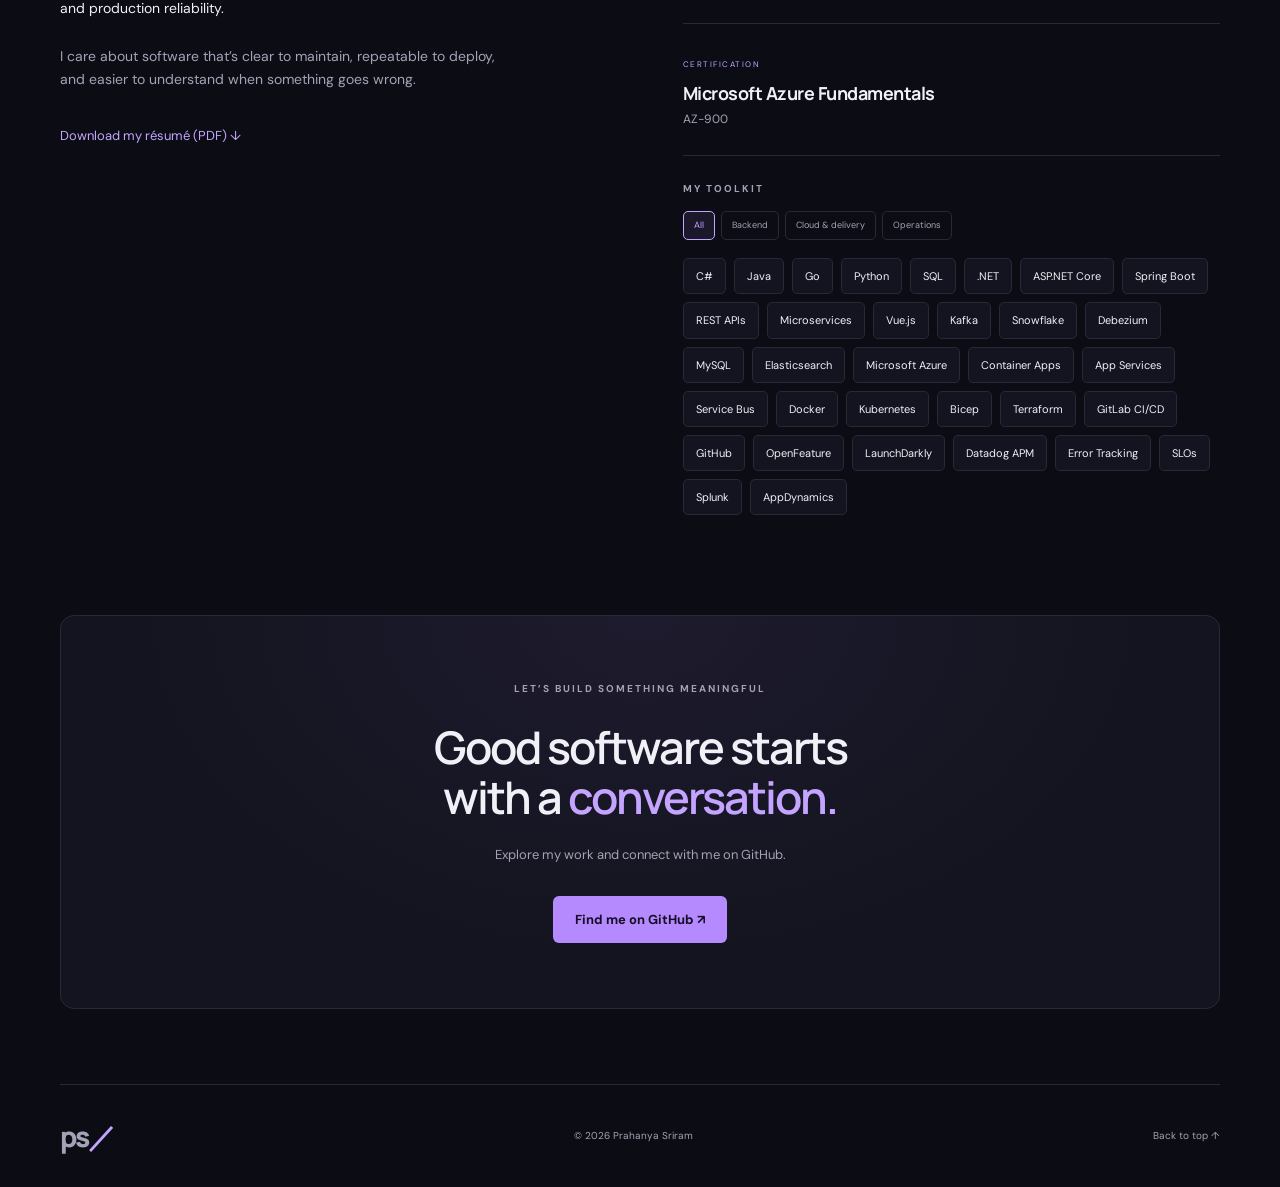
==== commit 67541bc6: "Bound logo image dimensions and refresh cached stylesheet" ====
--- a/index.html
+++ b/index.html
@@ -1,5 +1,5 @@
 <!doctype html>
-<html lang="en"><head><meta charset="utf-8"><meta name="viewport" content="width=device-width,initial-scale=1"><meta name="theme-color" content="#0c0d14"><title>Prahanya Sriram — Backend & Cloud Engineer</title><meta name="description" content="Prahanya Sriram, Carnegie Mellon software engineering graduate. Backend systems, Azure infrastructure, and production reliability."><link rel="stylesheet" href="assets/style.css"><script src="assets/app.js" defer></script></head>
+<html lang="en"><head><meta charset="utf-8"><meta name="viewport" content="width=device-width,initial-scale=1"><meta name="theme-color" content="#0c0d14"><title>Prahanya Sriram — Backend & Cloud Engineer</title><meta name="description" content="Prahanya Sriram, Carnegie Mellon software engineering graduate. Backend systems, Azure infrastructure, and production reliability."><link rel="stylesheet" href="assets/style.css?v=logo-square-2"><script src="assets/app.js" defer></script></head>
 <body><a class="skip" href="#main">Skip to content</a><div class="progress" aria-hidden="true"></div>
 <header><div class="nav wrap"><a class="brand" href="#home" aria-label="Prahanya Sriram home">ps<span>／</span></a><nav aria-label="Main navigation"><a href="#work">Experience</a><a href="#projects">Projects</a><a href="#about">About</a></nav><div class="nav-actions"><button class="theme" aria-label="Switch to light theme" title="Switch theme">◐</button><a class="nav-resume" href="assets/Prahanya_Resume.pdf" download>Résumé ↓</a></div></div></header>
 <main id="main"><section class="hero wrap" id="home"><div class="hero-copy"><p class="eyebrow"><span class="dot"></span> SOFTWARE ENGINEER · PITTSBURGH, PA</p><h1>Prahanya<br><span>Sriram.</span></h1><div class="role">I build <span id="role-text">reliable backend systems</span><span class="caret" aria-hidden="true">|</span></div><p class="lead">Turning complex systems into dependable software.<br>From the API to the cloud, and everything in between.</p><div class="actions"><a class="button" href="#work">Explore my work <span>↗</span></a><a class="secondary" href="https://github.com/prahanyaa">GitHub ↗</a></div><div class="hero-meta"><span>CARNEGIE MELLON UNIVERSITY</span><p>Master of Software Engineering · December 2025</p></div></div>
--- a/assets/style.css
+++ b/assets/style.css
@@ -4,6 +4,6 @@
 @media(prefers-reduced-motion:reduce){html{scroll-behavior:auto}*,*:before,*:after{animation:none!important;transition:none!important}.reveal{opacity:1;transform:none}}
 @media print{header,footer,.progress,.skip{display:none}body{background:white;color:black}.resume{padding:0;width:100%}.resume section{break-inside:avoid}.resume li,.muted{color:#333}.resume h1{font-size:32px}.resume h2{font-size:20px}}
 
-.company-mark.company-logo{width:104px;height:64px;background:#fff;padding:8px;border-color:#ddd}.company-logo img{display:block;width:100%;height:100%;object-fit:contain}
+.company-mark.company-logo{display:flex;align-items:center;justify-content:center;width:72px;height:72px;flex:0 0 72px;aspect-ratio:1;overflow:hidden;background:#fff;padding:8px;border-color:#ddd}.company-logo img{display:block;width:56px;height:56px;max-width:56px;max-height:56px;flex:0 0 56px;min-width:0;min-height:0;object-fit:contain}
 
-.eparts-logo img{object-fit:cover}
+.eparts-logo img{object-fit:contain}
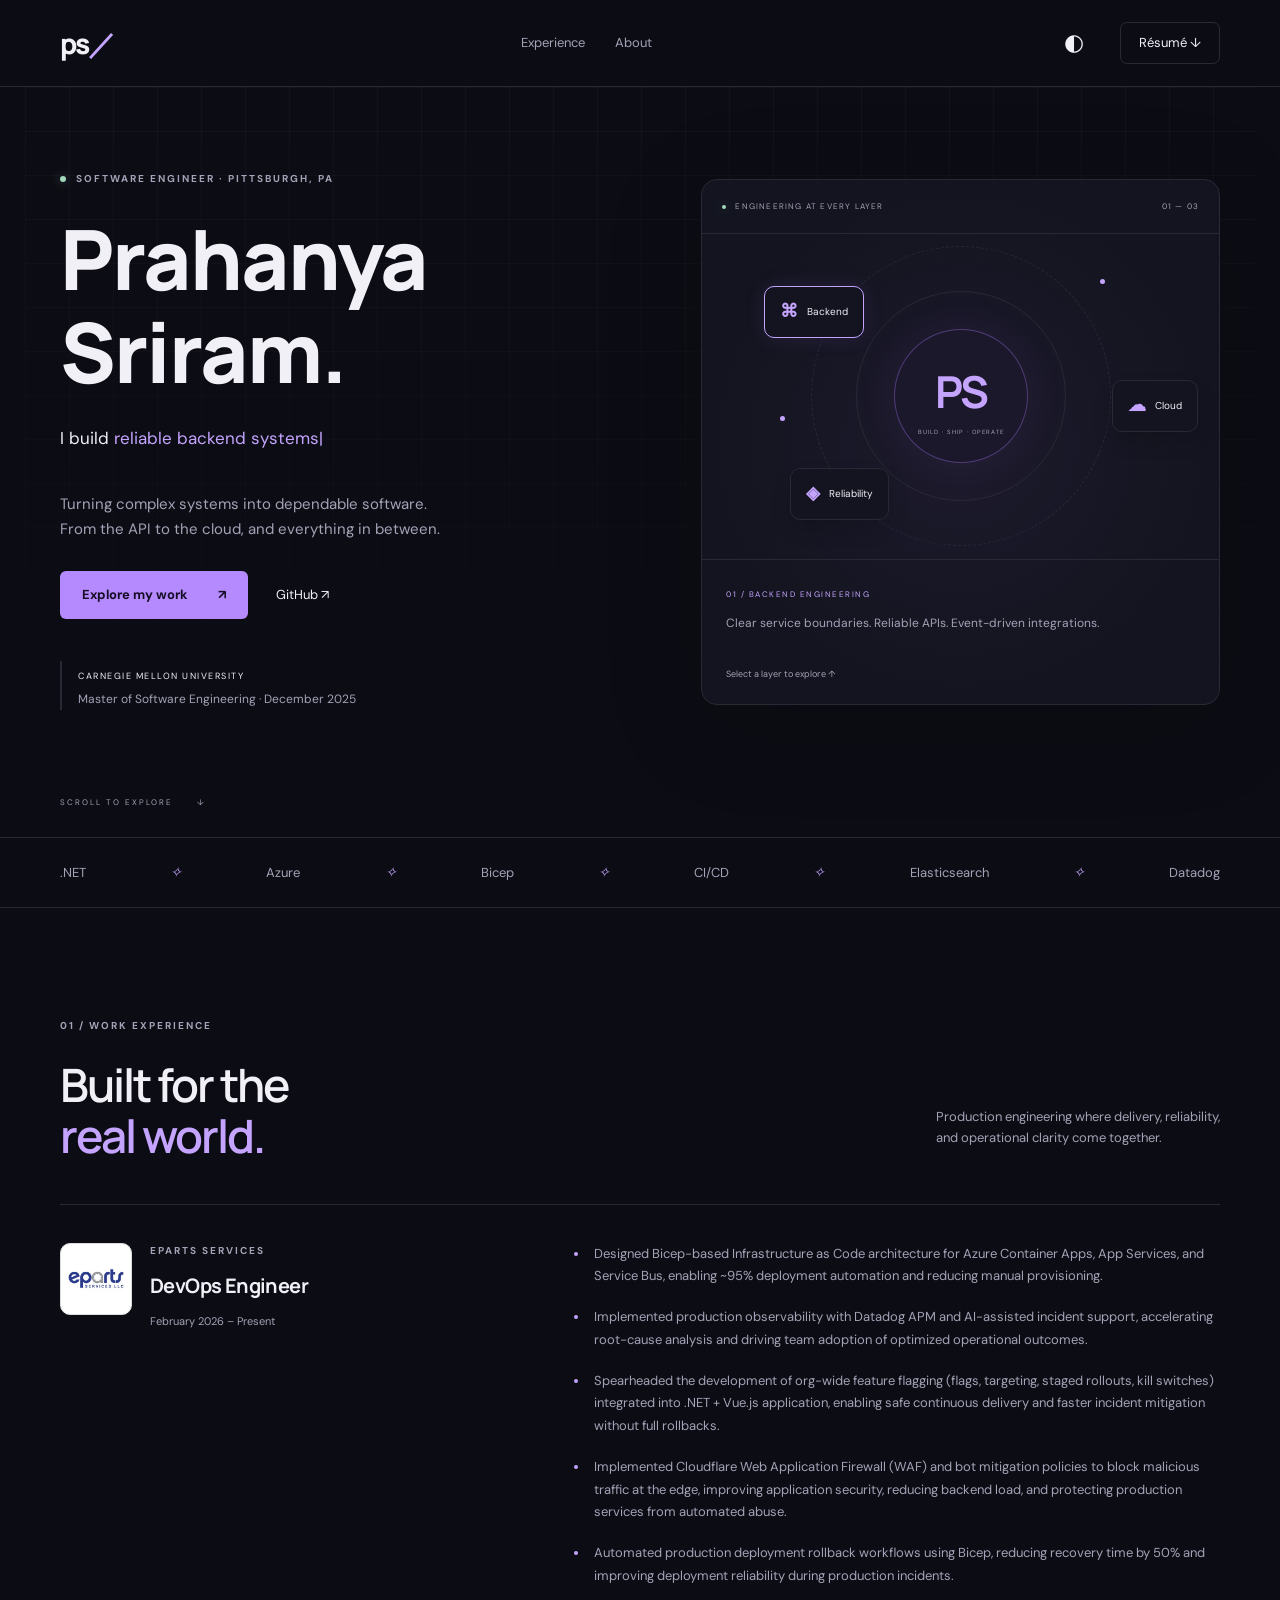
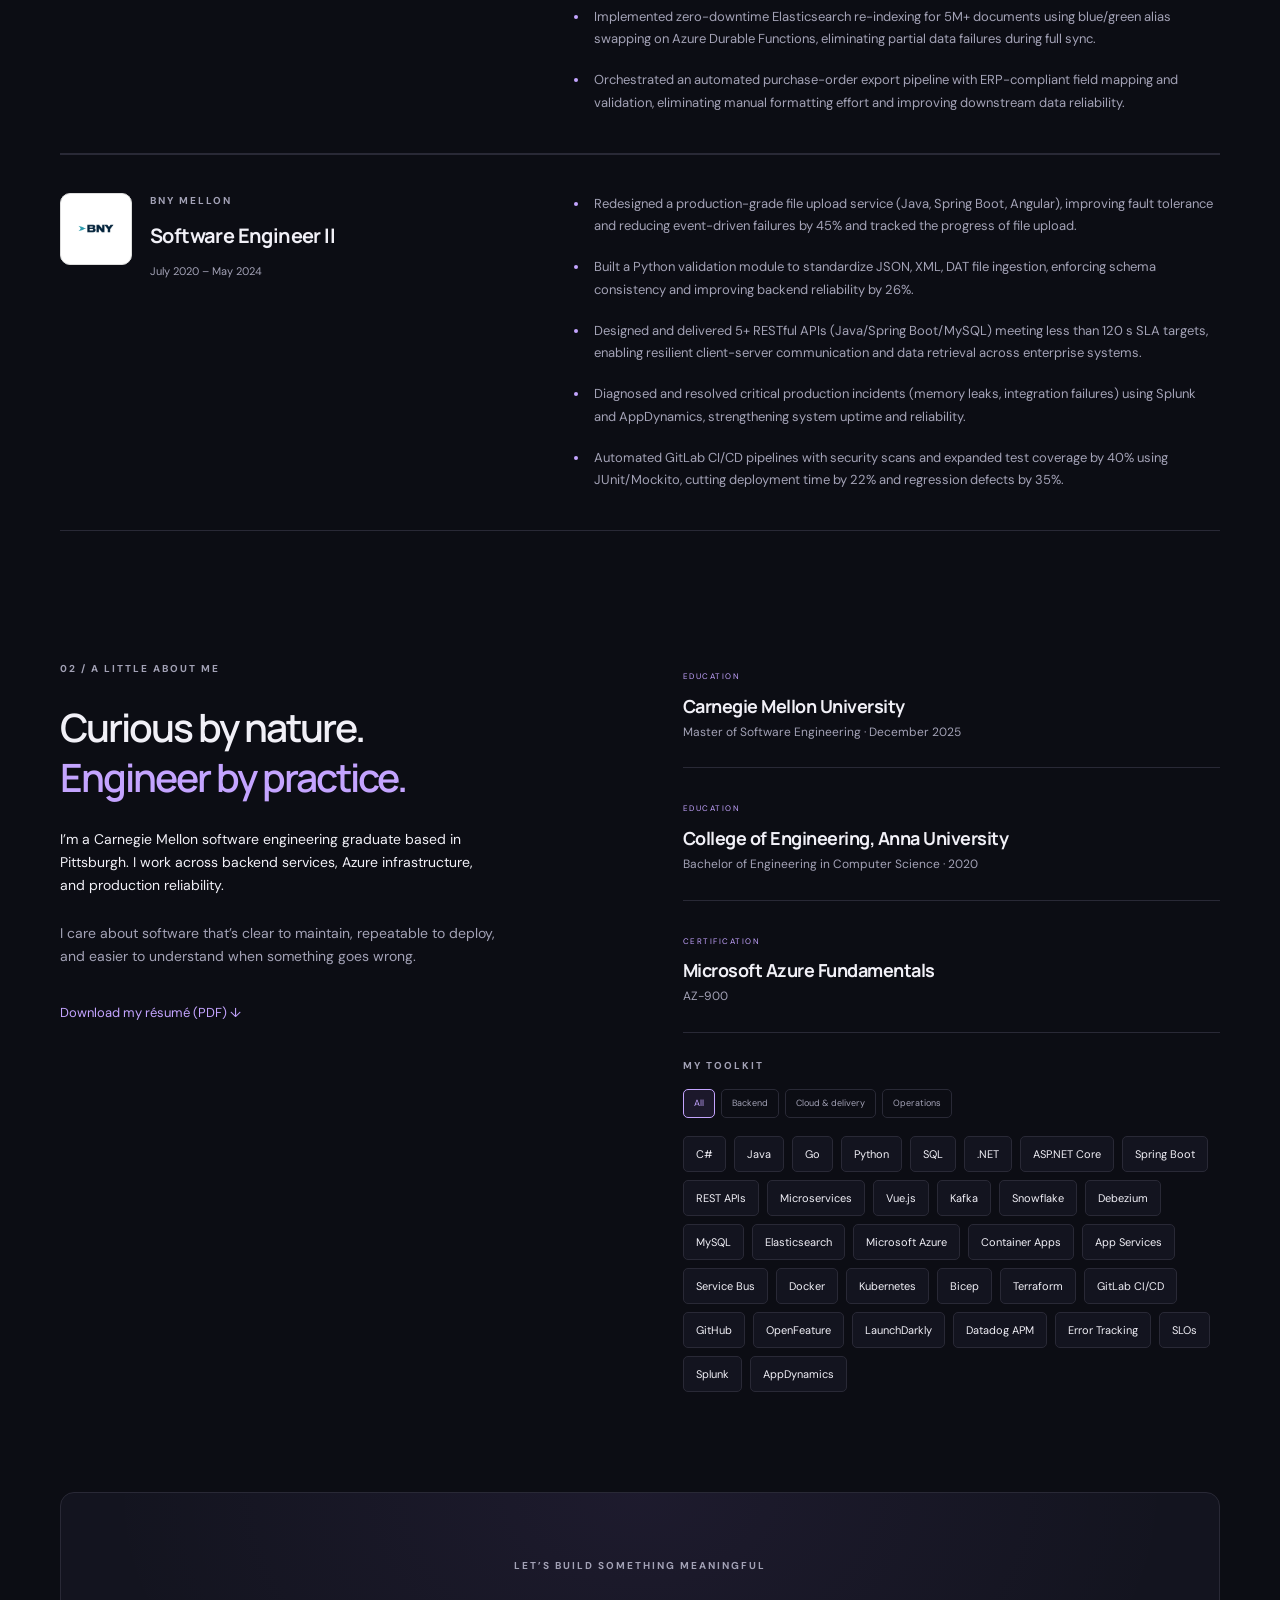
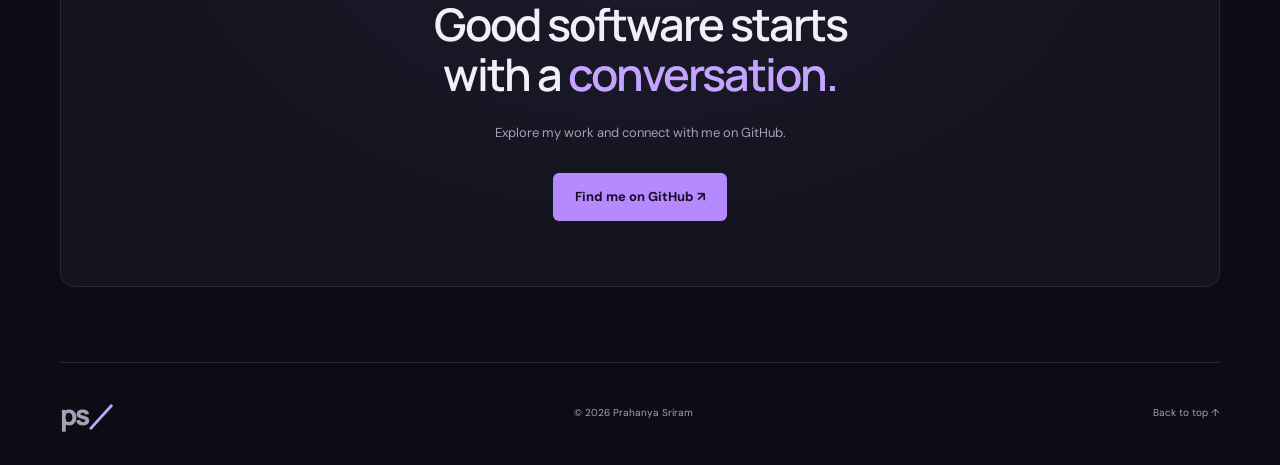
==== commit f29f655a: "Show complete resume work experience and hide planned projects" ====
--- a/index.html
+++ b/index.html
@@ -1,19 +1,13 @@
 <!doctype html>
-<html lang="en"><head><meta charset="utf-8"><meta name="viewport" content="width=device-width,initial-scale=1"><meta name="theme-color" content="#0c0d14"><title>Prahanya Sriram — Backend & Cloud Engineer</title><meta name="description" content="Prahanya Sriram, Carnegie Mellon software engineering graduate. Backend systems, Azure infrastructure, and production reliability."><link rel="stylesheet" href="assets/style.css?v=logo-square-2"><script src="assets/app.js" defer></script></head>
+<html lang="en"><head><meta charset="utf-8"><meta name="viewport" content="width=device-width,initial-scale=1"><meta name="theme-color" content="#0c0d14"><title>Prahanya Sriram — Backend & Cloud Engineer</title><meta name="description" content="Prahanya Sriram, Carnegie Mellon software engineering graduate. Backend systems, Azure infrastructure, and production reliability."><link rel="stylesheet" href="assets/style.css?v=full-experience-1"><script src="assets/app.js" defer></script></head>
 <body><a class="skip" href="#main">Skip to content</a><div class="progress" aria-hidden="true"></div>
-<header><div class="nav wrap"><a class="brand" href="#home" aria-label="Prahanya Sriram home">ps<span>／</span></a><nav aria-label="Main navigation"><a href="#work">Experience</a><a href="#projects">Projects</a><a href="#about">About</a></nav><div class="nav-actions"><button class="theme" aria-label="Switch to light theme" title="Switch theme">◐</button><a class="nav-resume" href="assets/Prahanya_Resume.pdf" download>Résumé ↓</a></div></div></header>
+<header><div class="nav wrap"><a class="brand" href="#home" aria-label="Prahanya Sriram home">ps<span>／</span></a><nav aria-label="Main navigation"><a href="#work">Experience</a><a href="#about">About</a></nav><div class="nav-actions"><button class="theme" aria-label="Switch to light theme" title="Switch theme">◐</button><a class="nav-resume" href="assets/Prahanya_Resume.pdf" download>Résumé ↓</a></div></div></header>
 <main id="main"><section class="hero wrap" id="home"><div class="hero-copy"><p class="eyebrow"><span class="dot"></span> SOFTWARE ENGINEER · PITTSBURGH, PA</p><h1>Prahanya<br><span>Sriram.</span></h1><div class="role">I build <span id="role-text">reliable backend systems</span><span class="caret" aria-hidden="true">|</span></div><p class="lead">Turning complex systems into dependable software.<br>From the API to the cloud, and everything in between.</p><div class="actions"><a class="button" href="#work">Explore my work <span>↗</span></a><a class="secondary" href="https://github.com/prahanyaa">GitHub ↗</a></div><div class="hero-meta"><span>CARNEGIE MELLON UNIVERSITY</span><p>Master of Software Engineering · December 2025</p></div></div>
 <div class="system" aria-label="Interactive illustration of backend, cloud and reliability specialties"><div class="system-top"><span><i class="dot"></i> ENGINEERING AT EVERY LAYER</span><span>01 — 03</span></div><div class="orbit"><div class="orbit-ring r1"></div><div class="orbit-ring r2"></div><div class="core"><span>PS</span><small>BUILD · SHIP · OPERATE</small></div><button class="node backend selected" data-layer="backend" aria-pressed="true"><b>⌘</b><span>Backend</span></button><button class="node cloud" data-layer="cloud" aria-pressed="false"><b>☁</b><span>Cloud</span></button><button class="node reliability" data-layer="reliability" aria-pressed="false"><b>◈</b><span>Reliability</span></button><span class="orbit-point p1"></span><span class="orbit-point p2"></span></div><div class="system-detail" aria-live="polite"><span id="layer-label">01 / BACKEND ENGINEERING</span><p id="layer-detail">Clear service boundaries. Reliable APIs. Event-driven integrations.</p><small>Select a layer to explore ↑</small></div></div>
 <a class="scroll-cue" href="#work">SCROLL TO EXPLORE <span>↓</span></a></section>
 <div class="stack-strip"><div class="wrap"><span>.NET</span><i>✧</i><span>Azure</span><i>✧</i><span>Bicep</span><i>✧</i><span>CI/CD</span><i>✧</i><span>Elasticsearch</span><i>✧</i><span>Datadog</span></div></div>
-<section class="section wrap" id="work"><div class="section-head"><p class="eyebrow">01 / SELECTED EXPERIENCE</p><h2>Built for the<br><em>real world.</em></h2><p>Production engineering where delivery, reliability,<br>and operational clarity come together.</p></div><article class="experience"><div class="experience-title"><span class="company-mark company-logo eparts-logo"><img src="assets/eparts-logo.png" alt="eParts Services logo" width="88" height="48"></span><div><p class="eyebrow">EPARTS SERVICES</p><h3>Senior Backend Developer<br>& DevOps Engineer</h3><p class="muted">Backend · Infrastructure · Production operations</p></div></div><div class="work-list">
-<details open><summary><span class="num">01</span><span>Repeatable cloud infrastructure</span><b>+</b></summary><div class="detail-body"><p>Built a two-layer Bicep architecture separating foundation and application resources, covering Azure Container Apps, App Services, and Service Bus.</p><div class="tags"><span>Azure</span><span>Bicep</span><span>Infrastructure as code</span></div></div></details>
-<details><summary><span class="num">02</span><span>Safer releases, controlled rollouts</span><b>+</b></summary><div class="detail-body"><p>Integrated OpenFeature and LaunchDarkly across .NET services and the web UI. Built staging and production rollback pipelines and led releases across frontend, API, identity, and downstream integrations.</p><div class="tags"><span>Feature flags</span><span>CI/CD</span><span>Rollback</span></div></div></details>
-<details><summary><span class="num">03</span><span>Observable, reliable systems</span><b>+</b></summary><div class="detail-body"><p>Worked on Elasticsearch aliasing for multi-tenant product synchronization and Datadog APM instrumentation. Implemented SLO-based alerts for latency, error budgets, dead-letter queues, and Azure Function failures.</p><div class="tags"><span>Elasticsearch</span><span>Datadog</span><span>SLOs</span></div></div></details></div></article><article class="experience"><div class="experience-title"><span class="company-mark company-logo"><img src="assets/bny-logo.png" alt="BNY logo" width="88" height="44"></span><div><p class="eyebrow">BNY MELLON · JUL. 2020 – MAY 2024</p><h3>Software Engineer II</h3><p class="muted">Backend services · Data ingestion · Enterprise reliability</p></div></div><div class="work-list">
-<details open><summary><span class="num">01</span><span>Resilient services and data ingestion</span><b>+</b></summary><div class="detail-body"><p>Redesigned a production file upload service using Java, Spring Boot, and Angular, improving fault tolerance and reducing event-driven failures by 45%. Built a Python validation module for JSON, XML, and DAT ingestion, enforcing schema consistency and improving backend reliability by 26%.</p><div class="tags"><span>Java / Spring Boot</span><span>Python</span><span>Data validation</span></div></div></details>
-<details><summary><span class="num">02</span><span>Enterprise APIs and production support</span><b>+</b></summary><div class="detail-body"><p>Designed and delivered 5+ RESTful APIs using Java, Spring Boot, and MySQL for enterprise client-server communication and data retrieval. Diagnosed and resolved production incidents, including memory leaks and integration failures, using Splunk and AppDynamics.</p><div class="tags"><span>REST APIs</span><span>MySQL</span><span>Splunk / AppDynamics</span></div></div></details>
-<details><summary><span class="num">03</span><span>Automated delivery and stronger testing</span><b>+</b></summary><div class="detail-body"><p>Automated GitLab CI/CD pipelines with security scans and expanded test coverage by 40% using JUnit and Mockito, cutting deployment time by 22% and regression defects by 35%.</p><div class="tags"><span>GitLab CI/CD</span><span>JUnit / Mockito</span><span>Security scans</span></div></div></details></div></article></section>
-<section class="section wrap" id="projects"><div class="section-head"><p class="eyebrow">02 / THE BUILD LIST</p><h2>Ideas with<br><em>engineering depth.</em></h2><p>Two independent projects on the roadmap.<br>Designs below are proposed; implementation has not started.</p></div><div class="project-grid"><article class="project"><div class="project-art event-art" aria-hidden="true"><span class="art-label">EVENT-DRIVEN SYSTEMS</span><div class="flow"><span>API</span><i>→</i><span class="queue">⋮<br>QUEUE</span><i>→</i><span>WORKER</span></div><div class="flow-sub">RETRY ↻ <span>•</span> DEAD LETTER <span>•</span> TRACE</div><span class="art-index">EF / 01</span></div><div class="project-body"><div class="project-top"><p class="eyebrow">DISTRIBUTED SYSTEMS</p><span class="badge">Planned</span></div><h3>EventFlow</h3><p>A proposed event-processing platform exploring message delivery, idempotency, retries, and failure recovery.</p><div class="tags"><span>Messaging</span><span>Observability</span><span>APIs</span></div><details><summary>Explore the proposed scope <b>↗</b></summary><p>Producer and consumer APIs, a retry policy, dead-letter inspection, and tracing. The goal is to demonstrate recovery under failure, with tests and measured results once built.</p></details></div></article>
+<section class="section wrap" id="work"><div class="section-head"><p class="eyebrow">01 / WORK EXPERIENCE</p><h2>Built for the<br><em>real world.</em></h2><p>Production engineering where delivery, reliability,<br>and operational clarity come together.</p></div><article class="experience"><div class="experience-title"><span class="company-mark company-logo eparts-logo"><img src="assets/eparts-logo.png" alt="eParts Services logo" width="56" height="56"></span><div><p class="eyebrow">EPARTS SERVICES</p><h3>DevOps Engineer</h3><p class="muted">February 2026 – Present</p></div></div><div class="work-list"><ul class="experience-bullets"><li>Designed Bicep-based Infrastructure as Code architecture for Azure Container Apps, App Services, and Service Bus, enabling ~95% deployment automation and reducing manual provisioning.</li><li>Implemented production observability with Datadog APM and AI-assisted incident support, accelerating root-cause analysis and driving team adoption of optimized operational outcomes.</li><li>Spearheaded the development of org-wide feature flagging (flags, targeting, staged rollouts, kill switches) integrated into .NET + Vue.js application, enabling safe continuous delivery and faster incident mitigation without full rollbacks.</li><li>Implemented Cloudflare Web Application Firewall (WAF) and bot mitigation policies to block malicious traffic at the edge, improving application security, reducing backend load, and protecting production services from automated abuse.</li><li>Automated production deployment rollback workflows using Bicep, reducing recovery time by 50% and improving deployment reliability during production incidents.</li><li>Implemented zero-downtime Elasticsearch re-indexing for 5M+ documents using blue/green alias swapping on Azure Durable Functions, eliminating partial data failures during full sync.</li><li>Orchestrated an automated purchase-order export pipeline with ERP-compliant field mapping and validation, eliminating manual formatting effort and improving downstream data reliability.</li></ul></div></article><article class="experience"><div class="experience-title"><span class="company-mark company-logo "><img src="assets/bny-logo.png" alt="BNY Mellon logo" width="56" height="56"></span><div><p class="eyebrow">BNY MELLON</p><h3>Software Engineer II</h3><p class="muted">July 2020 – May 2024</p></div></div><div class="work-list"><ul class="experience-bullets"><li>Redesigned a production-grade file upload service (Java, Spring Boot, Angular), improving fault tolerance and reducing event-driven failures by 45% and tracked the progress of file upload.</li><li>Built a Python validation module to standardize JSON, XML, DAT file ingestion, enforcing schema consistency and improving backend reliability by 26%.</li><li>Designed and delivered 5+ RESTful APIs (Java/Spring Boot/MySQL) meeting less than 120 s SLA targets, enabling resilient client-server communication and data retrieval across enterprise systems.</li><li>Diagnosed and resolved critical production incidents (memory leaks, integration failures) using Splunk and AppDynamics, strengthening system uptime and reliability.</li><li>Automated GitLab CI/CD pipelines with security scans and expanded test coverage by 40% using JUnit/Mockito, cutting deployment time by 22% and regression defects by 35%.</li></ul></div></article></section>
+<section class="section wrap" id="projects" hidden><div class="section-head"><p class="eyebrow">02 / THE BUILD LIST</p><h2>Ideas with<br><em>engineering depth.</em></h2><p>Two independent projects on the roadmap.<br>Designs below are proposed; implementation has not started.</p></div><div class="project-grid"><article class="project"><div class="project-art event-art" aria-hidden="true"><span class="art-label">EVENT-DRIVEN SYSTEMS</span><div class="flow"><span>API</span><i>→</i><span class="queue">⋮<br>QUEUE</span><i>→</i><span>WORKER</span></div><div class="flow-sub">RETRY ↻ <span>•</span> DEAD LETTER <span>•</span> TRACE</div><span class="art-index">EF / 01</span></div><div class="project-body"><div class="project-top"><p class="eyebrow">DISTRIBUTED SYSTEMS</p><span class="badge">Planned</span></div><h3>EventFlow</h3><p>A proposed event-processing platform exploring message delivery, idempotency, retries, and failure recovery.</p><div class="tags"><span>Messaging</span><span>Observability</span><span>APIs</span></div><details><summary>Explore the proposed scope <b>↗</b></summary><p>Producer and consumer APIs, a retry policy, dead-letter inspection, and tracing. The goal is to demonstrate recovery under failure, with tests and measured results once built.</p></details></div></article>
 <article class="project"><div class="project-art forge-art" aria-hidden="true"><span class="art-label">INFRASTRUCTURE AS CODE</span><div class="forge-layers"><span>APPLICATIONS</span><span>DELIVERY PIPELINE</span><span>AZURE FOUNDATION</span></div><span class="art-index">CF / 02</span></div><div class="project-body"><div class="project-top"><p class="eyebrow">CLOUD ENGINEERING</p><span class="badge">Planned</span></div><h3>CloudForge</h3><p>A proposed Azure deployment toolkit for repeatable infrastructure and automated application delivery.</p><div class="tags"><span>Azure</span><span>Bicep</span><span>GitHub Actions</span></div><details><summary>Explore the proposed scope <b>↗</b></summary><p>Modular infrastructure templates, environment configuration, CI/CD, and rollback workflows. The goal is to provision a sample application consistently across environments.</p></details></div></article></div></section>
-<section class="section wrap about" id="about"><div><p class="eyebrow">03 / A LITTLE ABOUT ME</p><h2>Curious by nature.<br><em>Engineer by practice.</em></h2><p class="about-copy">I’m a Carnegie Mellon software engineering graduate based in Pittsburgh. I work across backend services, Azure infrastructure, and production reliability.</p><p class="muted about-copy">I care about software that’s clear to maintain, repeatable to deploy, and easier to understand when something goes wrong.</p><a class="secondary" href="assets/Prahanya_Resume.pdf" download>Download my résumé (PDF) ↓</a></div><div class="about-right"><div class="credential"><span>EDUCATION</span><h3>Carnegie Mellon University</h3><p>Master of Software Engineering · December 2025</p></div><div class="credential"><span>EDUCATION</span><h3>College of Engineering, Anna University</h3><p>Bachelor of Engineering in Computer Science · 2020</p></div><div class="credential"><span>CERTIFICATION</span><h3>Microsoft Azure Fundamentals</h3><p>AZ-900</p></div><div class="skills"><p class="eyebrow">MY TOOLKIT</p><div class="filters" role="group" aria-label="Filter technologies"><button class="active" data-filter="all" aria-pressed="true">All</button><button data-filter="backend" aria-pressed="false">Backend</button><button data-filter="cloud" aria-pressed="false">Cloud & delivery</button><button data-filter="operations" aria-pressed="false">Operations</button></div><div class="skill-grid"><span data-category="backend">C#</span><span data-category="backend">Java</span><span data-category="backend">Go</span><span data-category="backend">Python</span><span data-category="backend">SQL</span><span data-category="backend">.NET</span><span data-category="backend">ASP.NET Core</span><span data-category="backend">Spring Boot</span><span data-category="backend">REST APIs</span><span data-category="backend">Microservices</span><span data-category="backend">Vue.js</span><span data-category="backend">Kafka</span><span data-category="backend">Snowflake</span><span data-category="backend">Debezium</span><span data-category="backend">MySQL</span><span data-category="backend">Elasticsearch</span><span data-category="cloud">Microsoft Azure</span><span data-category="cloud">Container Apps</span><span data-category="cloud">App Services</span><span data-category="cloud">Service Bus</span><span data-category="cloud">Docker</span><span data-category="cloud">Kubernetes</span><span data-category="cloud">Bicep</span><span data-category="cloud">Terraform</span><span data-category="cloud">GitLab CI/CD</span><span data-category="cloud">GitHub</span><span data-category="cloud">OpenFeature</span><span data-category="cloud">LaunchDarkly</span><span data-category="operations">Datadog APM</span><span data-category="operations">Error Tracking</span><span data-category="operations">SLOs</span><span data-category="operations">Splunk</span><span data-category="operations">AppDynamics</span></div></div></div></section>
+<section class="section wrap about" id="about"><div><p class="eyebrow">02 / A LITTLE ABOUT ME</p><h2>Curious by nature.<br><em>Engineer by practice.</em></h2><p class="about-copy">I’m a Carnegie Mellon software engineering graduate based in Pittsburgh. I work across backend services, Azure infrastructure, and production reliability.</p><p class="muted about-copy">I care about software that’s clear to maintain, repeatable to deploy, and easier to understand when something goes wrong.</p><a class="secondary" href="assets/Prahanya_Resume.pdf" download>Download my résumé (PDF) ↓</a></div><div class="about-right"><div class="credential"><span>EDUCATION</span><h3>Carnegie Mellon University</h3><p>Master of Software Engineering · December 2025</p></div><div class="credential"><span>EDUCATION</span><h3>College of Engineering, Anna University</h3><p>Bachelor of Engineering in Computer Science · 2020</p></div><div class="credential"><span>CERTIFICATION</span><h3>Microsoft Azure Fundamentals</h3><p>AZ-900</p></div><div class="skills"><p class="eyebrow">MY TOOLKIT</p><div class="filters" role="group" aria-label="Filter technologies"><button class="active" data-filter="all" aria-pressed="true">All</button><button data-filter="backend" aria-pressed="false">Backend</button><button data-filter="cloud" aria-pressed="false">Cloud & delivery</button><button data-filter="operations" aria-pressed="false">Operations</button></div><div class="skill-grid"><span data-category="backend">C#</span><span data-category="backend">Java</span><span data-category="backend">Go</span><span data-category="backend">Python</span><span data-category="backend">SQL</span><span data-category="backend">.NET</span><span data-category="backend">ASP.NET Core</span><span data-category="backend">Spring Boot</span><span data-category="backend">REST APIs</span><span data-category="backend">Microservices</span><span data-category="backend">Vue.js</span><span data-category="backend">Kafka</span><span data-category="backend">Snowflake</span><span data-category="backend">Debezium</span><span data-category="backend">MySQL</span><span data-category="backend">Elasticsearch</span><span data-category="cloud">Microsoft Azure</span><span data-category="cloud">Container Apps</span><span data-category="cloud">App Services</span><span data-category="cloud">Service Bus</span><span data-category="cloud">Docker</span><span data-category="cloud">Kubernetes</span><span data-category="cloud">Bicep</span><span data-category="cloud">Terraform</span><span data-category="cloud">GitLab CI/CD</span><span data-category="cloud">GitHub</span><span data-category="cloud">OpenFeature</span><span data-category="cloud">LaunchDarkly</span><span data-category="operations">Datadog APM</span><span data-category="operations">Error Tracking</span><span data-category="operations">SLOs</span><span data-category="operations">Splunk</span><span data-category="operations">AppDynamics</span></div></div></div></section>
 <section class="contact wrap" id="contact"><p class="eyebrow">LET’S BUILD SOMETHING MEANINGFUL</p><h2>Good software starts<br>with a <em>conversation.</em></h2><p>Explore my work and connect with me on GitHub.</p><a class="button" href="https://github.com/prahanyaa">Find me on GitHub ↗</a></section></main><footer class="wrap"><a class="brand" href="#home">ps<span>／</span></a><span>© <span id="year">2026</span> Prahanya Sriram</span><a href="#home">Back to top ↑</a></footer></body></html>
--- a/assets/style.css
+++ b/assets/style.css
@@ -7,3 +7,5 @@
 .company-mark.company-logo{display:flex;align-items:center;justify-content:center;width:72px;height:72px;flex:0 0 72px;aspect-ratio:1;overflow:hidden;background:#fff;padding:8px;border-color:#ddd}.company-logo img{display:block;width:56px;height:56px;max-width:56px;max-height:56px;flex:0 0 56px;min-width:0;min-height:0;object-fit:contain}
 
 .eparts-logo img{object-fit:contain}
+
+[hidden]{display:none!important}.experience-bullets{margin:0;padding-left:19px;color:var(--muted);font-size:13px;line-height:1.75}.experience-bullets li{padding-left:5px;margin:0 0 18px}.experience-bullets li:last-child{margin-bottom:0}.experience-bullets li::marker{color:var(--accent)}
